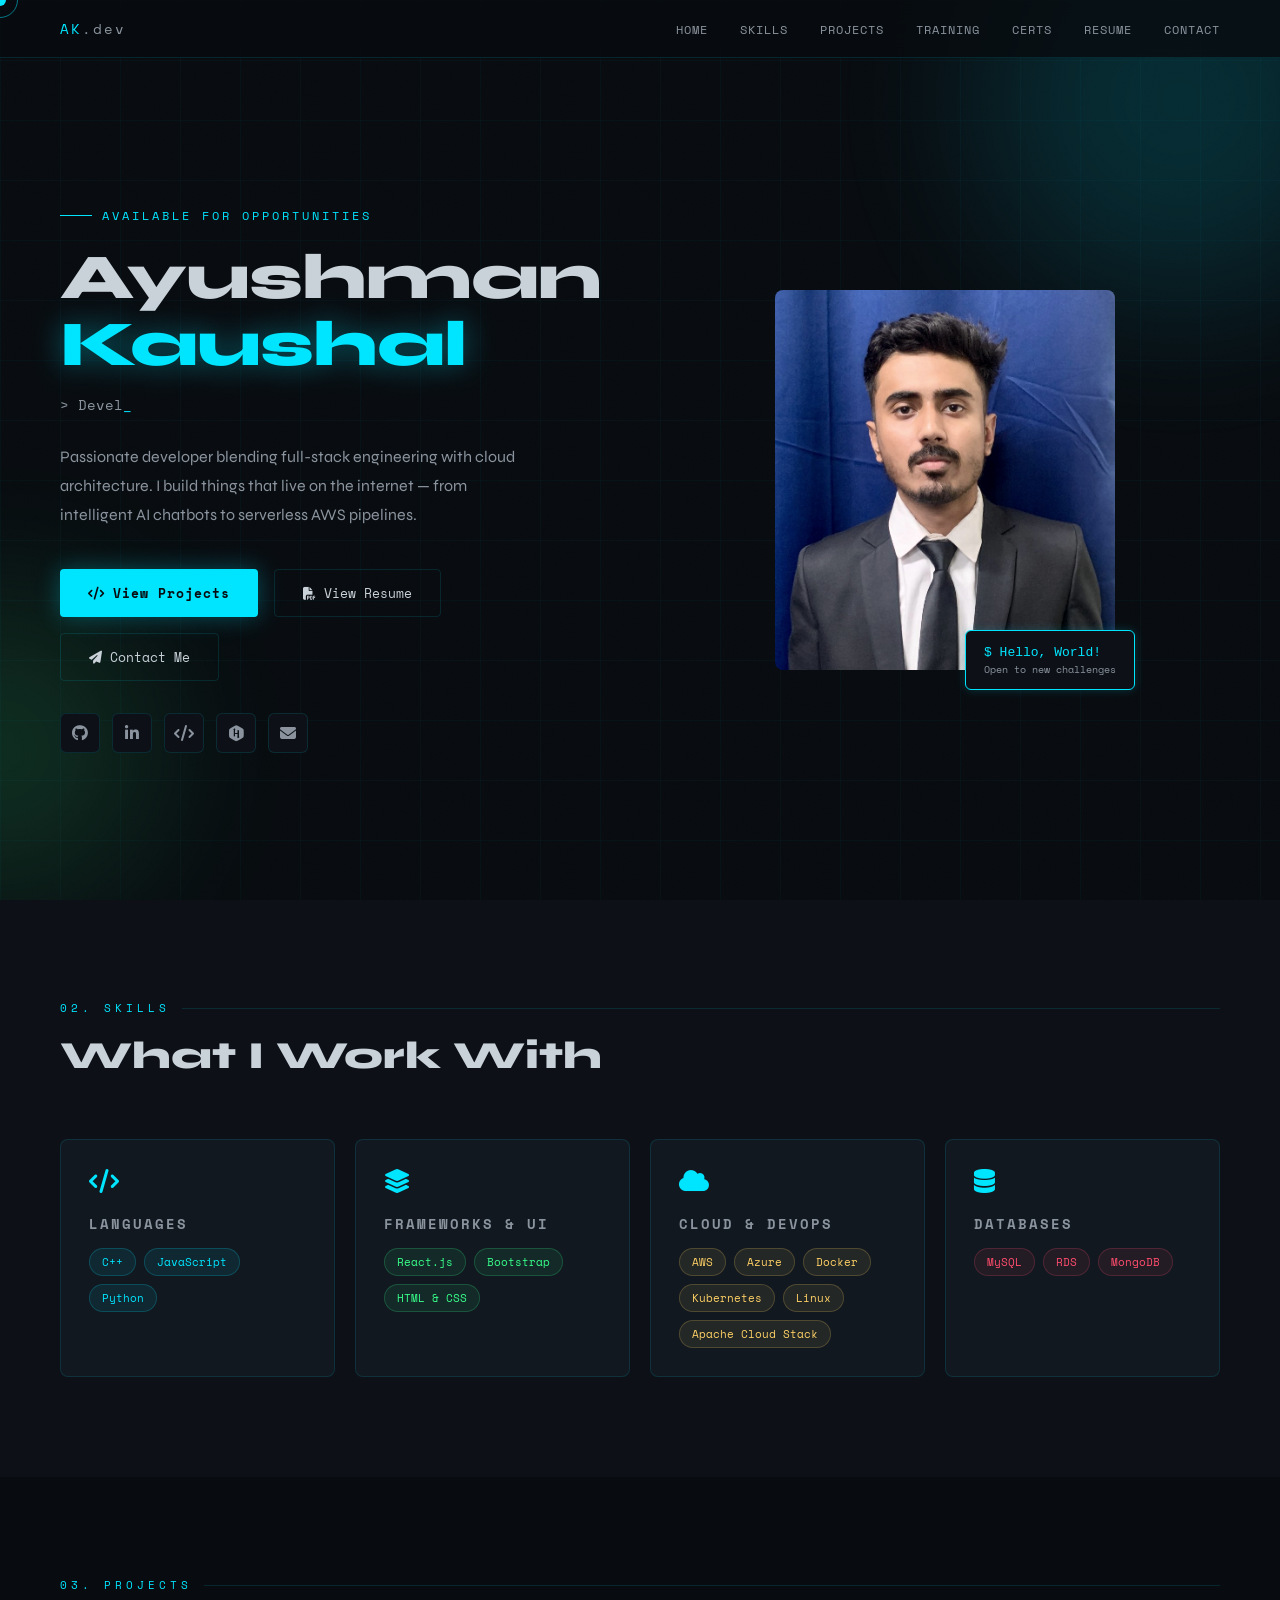
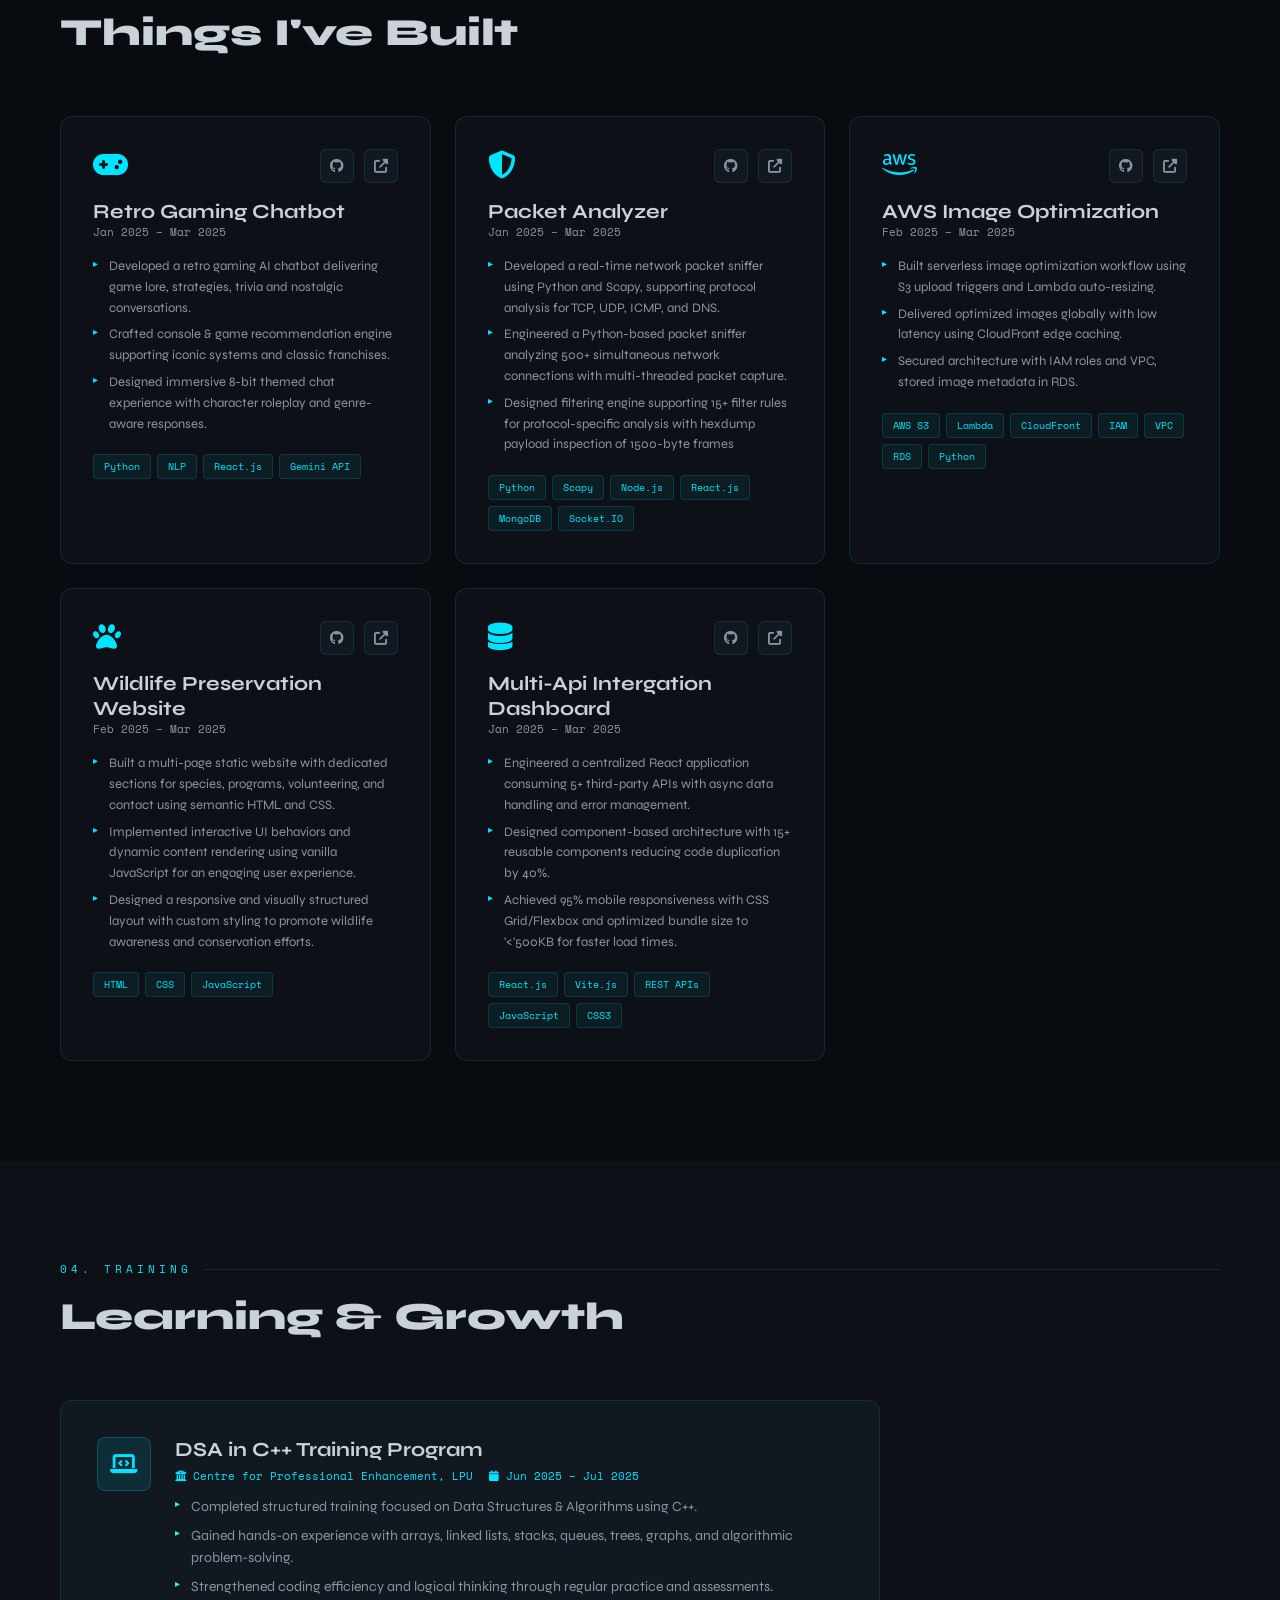
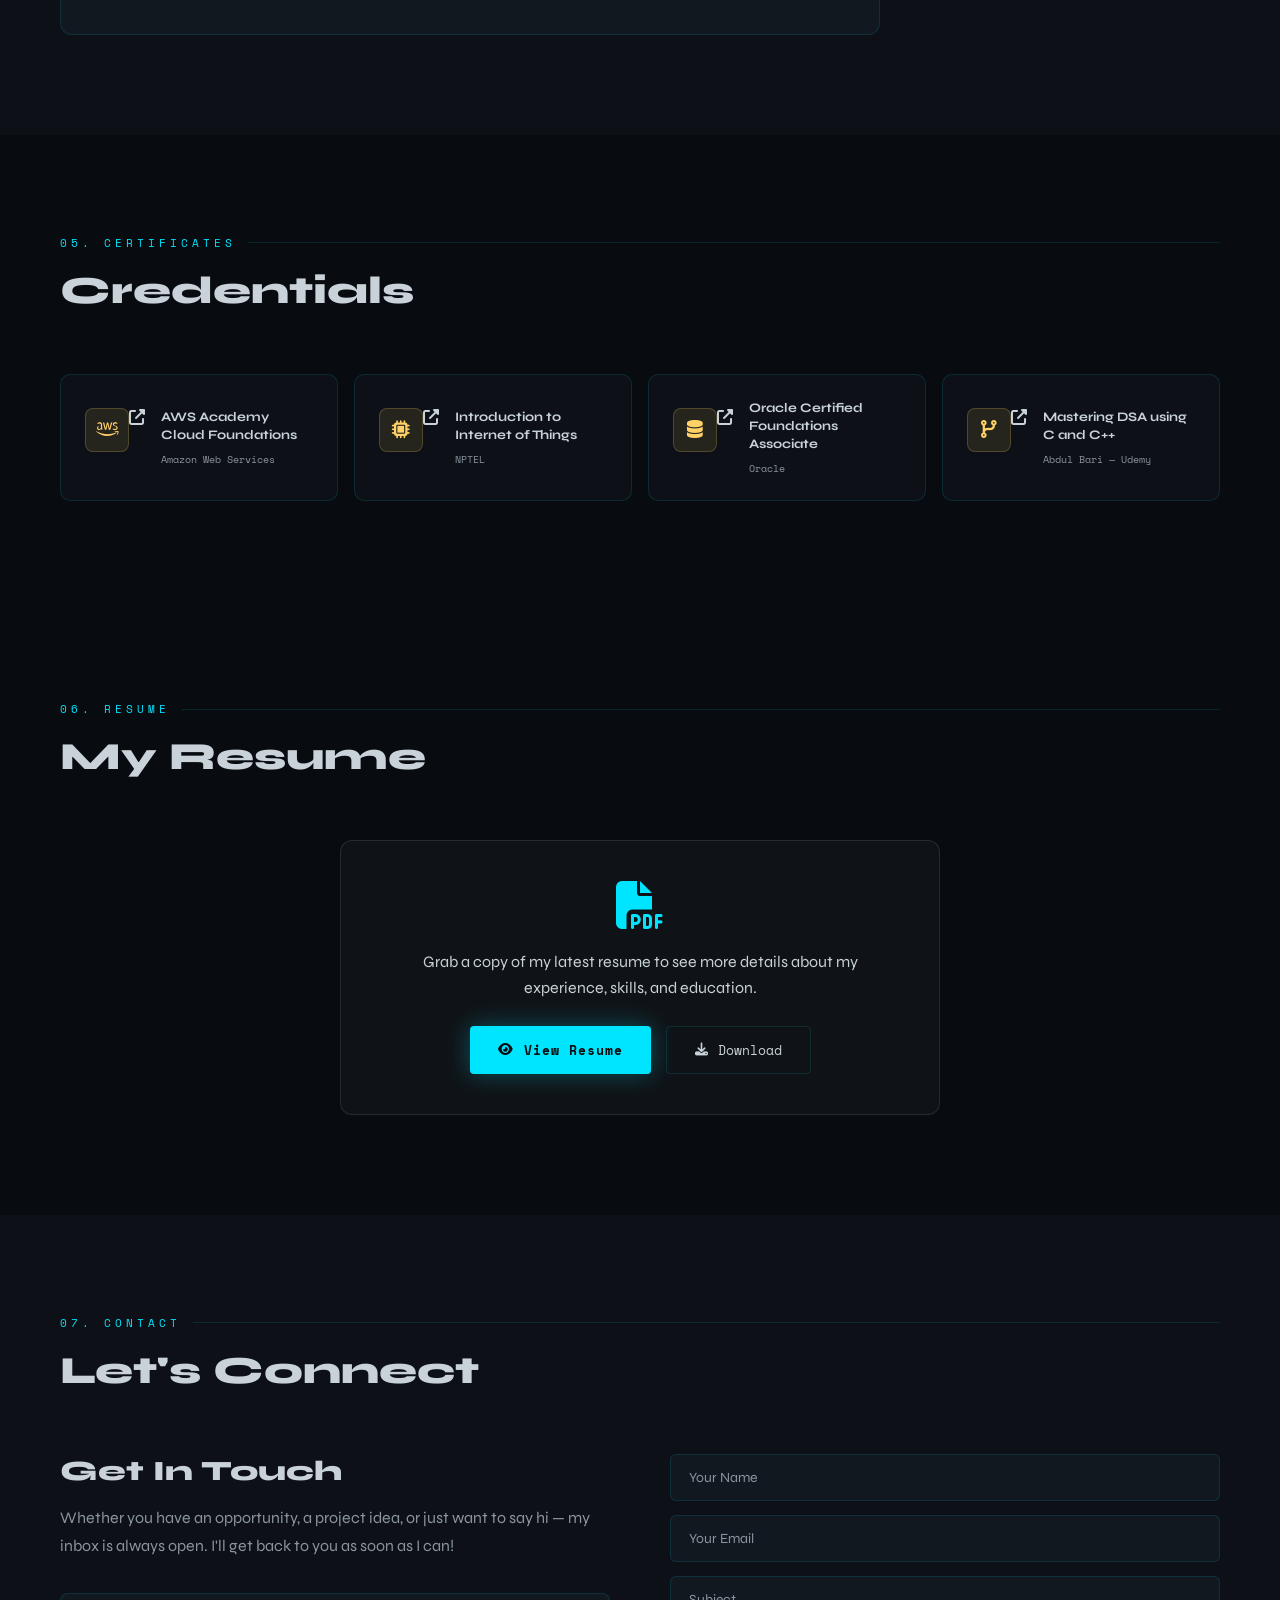
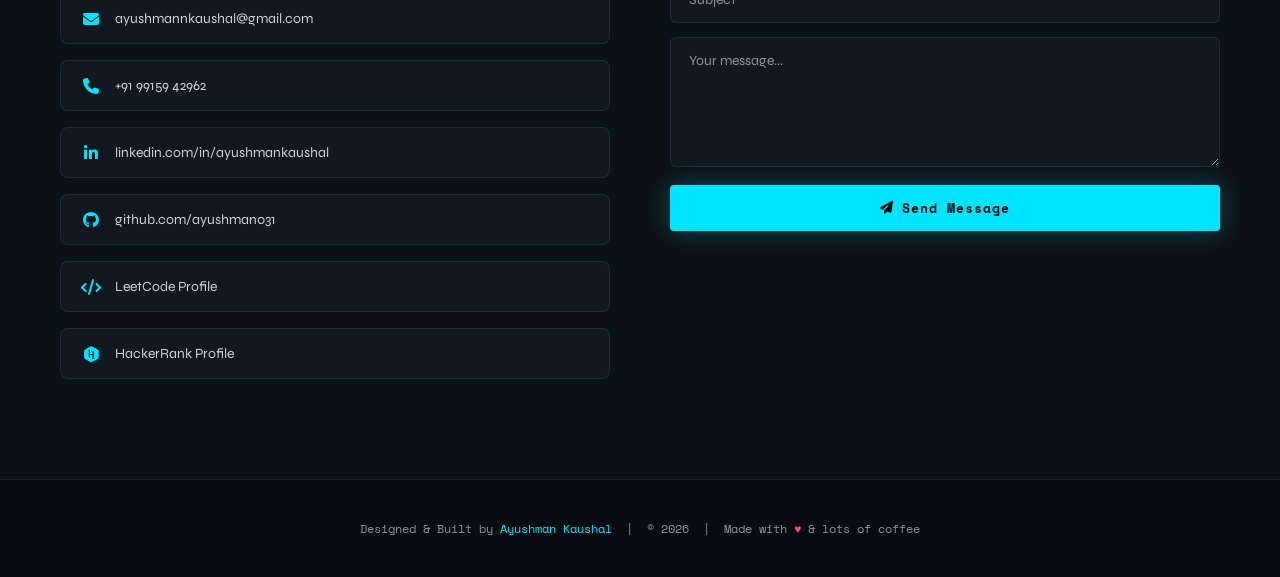
==== index.html @ b1445514 "Updating certificate links and adding downloable resume" ====
<!DOCTYPE html>
<html lang="en">
<head>
  <meta charset="UTF-8" />
  <meta name="viewport" content="width=device-width, initial-scale=1.0" />
  <title>Ayushman Kaushal — Developer & Cloud Enthusiast</title>
  <link rel="preconnect" href="https://fonts.googleapis.com" />
  <link href="https://fonts.googleapis.com/css2?family=Space+Mono:wght@400;700&family=Syne:wght@400;600;700;800&display=swap" rel="stylesheet" />
  <link rel="stylesheet" href="https://cdnjs.cloudflare.com/ajax/libs/font-awesome/6.5.0/css/all.min.css" />
  <link rel="stylesheet" href="style.css" />
</head>
<body>

  <div id="cursor"></div>
  <div id="cursor-ring"></div>

  <!-- Floating Orbs -->
  <div class="orb orb1"></div>
  <div class="orb orb2"></div>

  <nav id="navbar">
    <div class="nav-logo">AK<span>.dev</span></div>
    <ul class="nav-links" id="navLinks">
      <li><a href="#hero">Home</a></li>
      <li><a href="#skills">Skills</a></li>
      <li><a href="#projects">Projects</a></li>
      <li><a href="#training">Training</a></li>
      <li><a href="#certificates">Certs</a></li>
      <li><a href="#resume">Resume</a></li>
      <li><a href="#contact">Contact</a></li>
    </ul>
    <div class="hamburger" id="hamburger" onclick="toggleMenu()">
      <span></span>
      <span></span>
      <span></span>
    </div>
  </nav>

  <section id="hero">
    <div class="hero-left">
      <div class="hero-tag">Available for Opportunities</div>
      <h1 class="hero-name">
        <span class="first">Ayushman<br /></span>
        <span class="last">Kaushal</span>
      </h1>
      <p class="hero-role">
        &gt;&nbsp;<span id="typed"></span><span class="cursor-blink" style="color:var(--cyan)">_</span>
      </p>
      <p class="hero-desc">
        Passionate developer blending full-stack engineering with cloud architecture.
        I build things that live on the internet — from intelligent AI chatbots to
        serverless AWS pipelines.
      </p>
      <div class="hero-cta">
        <a href="#projects" class="btn-primary">
          <i class="fas fa-code"></i> View Projects
        </a>
        <a href="latest_resume.pdf" target="_blank" class="btn-outline">
          <i class="fas fa-file-pdf"></i> View Resume
        </a>
        <a href="#contact" class="btn-outline">
          <i class="fas fa-paper-plane"></i> Contact Me
        </a>
      </div>
      <div class="hero-social">
        <a href="https://github.com/ayushman031" target="_blank" class="social-link" title="GitHub">
          <i class="fab fa-github"></i>
        </a>
        <a href="https://www.linkedin.com/in/ayushmankaushal/" target="_blank" class="social-link" title="LinkedIn">
          <i class="fab fa-linkedin-in"></i>
        </a>
        <a href="https://leetcode.com/u/ayushmankaushal028/" target="_blank" class="social-link" title="LeetCode">
          <i class="fas fa-code"></i>
        </a>
        <a href="https://www.hackerrank.com/profile/ayushmannkaushal" target="_blank" class="social-link" title="HackerRank">
          <i class="fab fa-hackerrank"></i>
        </a>
        <a href="mailto:ayushmannkaushal@gmail.com" class="social-link" title="Email">
          <i class="fas fa-envelope"></i>
        </a>
      </div>
    </div>

    <div class="hero-right">
      <div class="photo-frame">
        <img src="pfp.jpg" alt="Ayushman Kaushal" />
        <div class="photo-badge">
          <code style="color:var(--cyan);font-size:13px;">$ Hello, World!</code>
          <span>Open to new challenges</span>
        </div>
      </div>
    </div>
  </section>

  <section id="skills">
    <div class="section-label">02. Skills</div>
    <h2 class="section-title">What I Work With</h2>
    <div class="skills-grid">

      <div class="skill-card reveal">
        <div class="skill-card-icon"><i class="fas fa-code"></i></div>
        <h4>Languages</h4>
        <div class="skill-tags">
          <span class="skill-tag">C++</span>
          <span class="skill-tag">JavaScript</span>
          <span class="skill-tag">Python</span>
        </div>
      </div>

      <div class="skill-card reveal">
        <div class="skill-card-icon"><i class="fas fa-layer-group"></i></div>
        <h4>Frameworks &amp; UI</h4>
        <div class="skill-tags">
          <span class="skill-tag green">React.js</span>
          <span class="skill-tag green">Bootstrap</span>
          <span class="skill-tag green">HTML &amp; CSS</span>
        </div>
      </div>

      <div class="skill-card reveal">
        <div class="skill-card-icon"><i class="fas fa-cloud"></i></div>
        <h4>Cloud &amp; DevOps</h4>
        <div class="skill-tags">
          <span class="skill-tag yellow">AWS</span>
          <span class="skill-tag yellow">Azure</span>
          <span class="skill-tag yellow">Docker</span>
          <span class="skill-tag yellow">Kubernetes</span>
          <span class="skill-tag yellow">Linux</span>
          <span class="skill-tag yellow">Apache Cloud Stack</span>
        </div>
      </div>

      <div class="skill-card reveal">
        <div class="skill-card-icon"><i class="fas fa-database"></i></div>
        <h4>Databases</h4>
        <div class="skill-tags">
          <span class="skill-tag red">MySQL</span>
          <span class="skill-tag red">RDS</span>
          <span class="skill-tag red">MongoDB</span>
        </div>
      </div>

    </div>
  </section>

  <section id="projects">
    <div class="section-label">03. Projects</div>
    <h2 class="section-title">Things I've Built</h2>
    <div class="projects-grid">

      <div class="project-card reveal">
        <div class="project-top">
          <div class="project-icon"><i class="fas fa-gamepad"></i></div>
          <div class="project-links">
            <a href="https://github.com/ayushman031/chatbot" target="_blank" title="GitHub">
              <i class="fab fa-github"></i>
            </a>
            <a href="https://gsmingbot.vercel.app/" target="_blank" title="Live">
              <i class="fas fa-external-link-alt"></i>
            </a>
          </div>
        </div>
        <div>
          <h3>Retro Gaming Chatbot</h3>
          <div class="project-period">Jan 2025 – Mar 2025</div>
        </div>
        <ul>
          <li>Developed a retro gaming AI chatbot delivering game lore, strategies, trivia and nostalgic conversations.</li>
          <li>Crafted console &amp; game recommendation engine supporting iconic systems and classic franchises.</li>
          <li>Designed immersive 8-bit themed chat experience with character roleplay and genre-aware responses.</li>
        </ul>
        <div class="tech-stack">
          <span class="tech-badge">Python</span>
          <span class="tech-badge">NLP</span>
          <span class="tech-badge">React.js</span>
          <span class="tech-badge">Gemini API</span>
        </div>
      </div>
<div class="project-card reveal">
        <div class="project-top">
          <div class="project-icon"><i class="fas fa-shield-halved"></i></div>
          <div class="project-links">
            <a href="https://github.com/ayushman031/packet-analyzer" target="_blank" title="GitHub">
              <i class="fab fa-github"></i>
            </a>
            <a href="https://packet-analyzer-three.vercel.app/" target="_blank" title="Live">
              <i class="fas fa-external-link-alt"></i>
            </a>
          </div>
        </div>
        <div>
          <h3>Packet Analyzer</h3>
          <div class="project-period">Jan 2025 – Mar 2025</div>
        </div>
        <ul>
          <li>Developed a real-time network packet sniffer using Python and Scapy, supporting protocol analysis for TCP, UDP, ICMP, and DNS.</li>
          <li>Engineered a Python-based packet sniffer analyzing 500+ simultaneous network connections with multi-threaded packet capture.</li>
          <li>Designed filtering engine supporting 15+ filter rules for protocol-specific analysis with hexdump payload inspection of 1500-byte frames</li>
        </ul>
        <div class="tech-stack">
          <span class="tech-badge">Python</span>
          <span class="tech-badge">Scapy</span>
          <span class="tech-badge">Node.js</span>
          <span class="tech-badge">React.js</span>
          <span class="tech-badge">MongoDB</span>
          <span class="tech-badge">Socket.IO</span>
        </div>
      </div>

      <div class="project-card reveal">
        <div class="project-top">
          <div class="project-icon"><i class="fab fa-aws"></i></div>
          <div class="project-links">
            <a href="https://github.com/ayushman031/img-optimization" target="_blank" title="GitHub">
              <i class="fab fa-github"></i>
            </a>
            <a href="https://fraigo.github.io/image-resizer/" target="_blank" title="Live">
              <i class="fas fa-external-link-alt"></i>
            </a>
          </div>
        </div>
        <div>
          <h3>AWS Image Optimization</h3>
          <div class="project-period">Feb 2025 – Mar 2025</div>
        </div>
        <ul>
          <li>Built serverless image optimization workflow using S3 upload triggers and Lambda auto-resizing.</li>
          <li>Delivered optimized images globally with low latency using CloudFront edge caching.</li>
          <li>Secured architecture with IAM roles and VPC, stored image metadata in RDS.</li>
        </ul>
        <div class="tech-stack">
          <span class="tech-badge">AWS S3</span>
          <span class="tech-badge">Lambda</span>
          <span class="tech-badge">CloudFront</span>
          <span class="tech-badge">IAM</span>
          <span class="tech-badge">VPC</span>
          <span class="tech-badge">RDS</span>
          <span class="tech-badge">Python</span>
        </div>

        
      </div>


      <div class="project-card reveal">
        <div class="project-top">
          <div class="project-icon"><i class="fa-solid fa-paw"></i></div>
          <div class="project-links">
            <a href="https://github.com/ayushman031/img-optimization" target="_blank" title="GitHub">
              <i class="fab fa-github"></i>
            </a>
            <a href="https://wildlifeindia.netlify.app/" target="_blank" title="Live">
              <i class="fas fa-external-link-alt"></i>
            </a>
          </div>
        </div>
        <div>
          <h3>Wildlife Preservation Website</h3>
          <div class="project-period">Feb 2025 – Mar 2025</div>
        </div>
        <ul>
          <li>Built a multi-page static website with dedicated sections for species, programs, volunteering, and contact using semantic HTML and CSS.</li>
          <li>Implemented interactive UI behaviors and dynamic content rendering using vanilla JavaScript for an engaging user experience.</li>
          <li>Designed a responsive and visually structured layout with custom styling to promote wildlife awareness and conservation efforts.</li>
        </ul>
        <div class="tech-stack">
          <span class="tech-badge">HTML</span>
          <span class="tech-badge">CSS</span>
          <span class="tech-badge">JavaScript</span>

        </div>
      </div>
      <div class="project-card reveal">
        <div class="project-top">
          <div class="project-icon"><i class="fa-solid fa-database"></i></div>
          <div class="project-links">
            <a href="https://github.com/ayushman031/multi-api-react-app" target="_blank" title="GitHub">
              <i class="fab fa-github"></i>
            </a>
            <a href="multi-api-react-app.vercel.app" target="_blank" title="Live">
              <i class="fas fa-external-link-alt"></i>
            </a>
          </div>
        </div>
        <div>
          <h3>Multi-Api Intergation Dashboard</h3>
          <div class="project-period">Jan 2025 – Mar 2025</div>
        </div>
        <ul>
          <li>Engineered a centralized React application consuming 5+ third-party APIs with async data handling and error management.</li>
          <li>Designed component-based architecture with 15+ reusable components reducing code duplication by 40%.</li>
          <li>Achieved 95% mobile responsiveness with CSS Grid/Flexbox and optimized bundle size to '<'500KB for faster load times.</li>
        </ul>
        <div class="tech-stack">
          <span class="tech-badge">React.js</span>
          <span class="tech-badge">Vite.js</span>
          <span class="tech-badge">REST APIs</span>
          <span class="tech-badge">JavaScript</span>
          <span class="tech-badge">CSS3</span>
        </div>
      </div>

    </div>
  </section>

  <section id="training">
    <div class="section-label">04. Training</div>
    <h2 class="section-title">Learning &amp; Growth</h2>
    <div class="training-card reveal">
      <div class="training-icon"><i class="fas fa-laptop-code"></i></div>
      <div>
        <h3>DSA in C++ Training Program</h3>
        <div class="training-meta">
          <span><i class="fas fa-university"></i> Centre for Professional Enhancement, LPU</span>
          <span><i class="fas fa-calendar"></i> Jun 2025 – Jul 2025</span>
        </div>
        <ul>
          <li>Completed structured training focused on Data Structures &amp; Algorithms using C++.</li>
          <li>Gained hands-on experience with arrays, linked lists, stacks, queues, trees, graphs, and algorithmic problem-solving.</li>
          <li>Strengthened coding efficiency and logical thinking through regular practice and assessments.</li>
        </ul>
      </div>
    </div>
  </section>

  <section id="certificates">
    <div class="section-label">05. Certificates</div>
    <h2 class="section-title">Credentials</h2>
    <div class="certs-grid">

      <div class="cert-card reveal">
        <div class="cert-top" style="display: flex; justify-content: space-between; align-items: flex-start; margin-bottom: 15px;">
          <div class="cert-icon"><i class="fab fa-aws"></i></div>
          <a href="https://www.credly.com/badges/ceba41ea-c266-4e83-8a52-253b212b01d8/" target="_blank" title="View Certificate" style="color: var(--light-slate); transition: color 0.3s ease;">
            <i class="fas fa-external-link-alt"></i>
          </a>
        </div>
        <div>
          <h5>AWS Academy Cloud Foundations</h5>
          <span>Amazon Web Services</span>
        </div>
      </div>

      <div class="cert-card reveal">
        <div class="cert-top" style="display: flex; justify-content: space-between; align-items: flex-start; margin-bottom: 15px;">
          <div class="cert-icon"><i class="fas fa-microchip"></i></div>
          <a href="https://nptel.ac.in/noc/courses/noc24/SEM1/noc24-cs48/" target="_blank" title="View Certificate" style="color: var(--light-slate); transition: color 0.3s ease;">
            <i class="fas fa-external-link-alt"></i>
          </a>
        </div>
        <div>
          <h5>Introduction to Internet of Things</h5>
          <span>NPTEL</span>
        </div>
      </div>

      <div class="cert-card reveal">
        <div class="cert-top" style="display: flex; justify-content: space-between; align-items: flex-start; margin-bottom: 15px;">
          <div class="cert-icon"><i class="fas fa-database"></i></div>
          <a href="https://catalog-education.oracle.com/ords/certview/sharebadge?id=1919AE01F8F482DDF8879045A8CA3AD1108215EB46D60630D29C441A9CB7C" target="_blank" title="View Certificate" style="color: var(--light-slate); transition: color 0.3s ease;">
            <i class="fas fa-external-link-alt"></i>
          </a>
        </div>
        <div>
          <h5>Oracle Certified Foundations Associate</h5>
          <span>Oracle</span>
        </div>
      </div>

      <div class="cert-card reveal">
        <div class="cert-top" style="display: flex; justify-content: space-between; align-items: flex-start; margin-bottom: 15px;">
          <div class="cert-icon"><i class="fas fa-code-branch"></i></div>
          <a href="https://www.udemy.com/certificate/UC-5bad6445-456c-4e83-8a52-253b212b01d8/" target="_blank" title="View Certificate" style="color: var(--light-slate); transition: color 0.3s ease;">
            <i class="fas fa-external-link-alt"></i>
          </a>
        </div>
        <div>
          <h5>Mastering DSA using C and C++</h5>
          <span>Abdul Bari — Udemy</span>
        </div>
      </div>

    </div>
  </section>

  <section id="resume">
    <div class="section-label">06. Resume</div>
    <h2 class="section-title">My Resume</h2>
    <div class="resume-container reveal" style="text-align: center; padding: 40px; background: rgba(255, 255, 255, 0.03); border: 1px solid rgba(255, 255, 255, 0.1); border-radius: 12px; max-width: 600px; margin: 0 auto;">
      <i class="fas fa-file-pdf" style="font-size: 3rem; color: var(--cyan); margin-bottom: 20px;"></i>
      <p style="margin-bottom: 25px; color: var(--light-slate); line-height: 1.6;">Grab a copy of my latest resume to see more details about my experience, skills, and education.</p>
      <div style="display: flex; gap: 15px; justify-content: center; flex-wrap: wrap;">
        <a href="latest_resume.pdf" target="_blank" class="btn-primary" style="display: inline-flex; width: auto; justify-content: center; gap: 10px;">
          <i class="fas fa-eye"></i> View Resume
        </a>
        <a href="latest_resume.pdf" download="Ayushman_Kaushal_Resume.pdf" class="btn-outline" style="display: inline-flex; width: auto; justify-content: center; gap: 10px;">
          <i class="fas fa-download"></i> Download
        </a>
      </div>
    </div>
  </section>

  <section id="contact">
    <div class="section-label">07. Contact</div>
    <h2 class="section-title">Let's Connect</h2>
    <div class="contact-inner">

      <div class="contact-info reveal">
        <h3>Get In Touch</h3>
        <p>
          Whether you have an opportunity, a project idea, or just want to say hi —
          my inbox is always open. I'll get back to you as soon as I can!
        </p>
        <div class="contact-items">
          <div class="contact-item">
            <i class="fas fa-envelope"></i>
            <a href="mailto:ayushmannkaushal@gmail.com">ayushmannkaushal@gmail.com</a>
          </div>
          <div class="contact-item">
            <i class="fas fa-phone"></i>
            <a href="tel:+919915942962">+91 99159 42962</a>
          </div>
          <div class="contact-item">
            <i class="fab fa-linkedin-in"></i>
            <a href="https://www.linkedin.com/in/ayushmankaushal/" target="_blank">linkedin.com/in/ayushmankaushal</a>
          </div>
          <div class="contact-item">
            <i class="fab fa-github"></i>
            <a href="https://github.com/ayushman031" target="_blank">github.com/ayushman031</a>
          </div>
          <div class="contact-item">
            <i class="fas fa-code"></i>
            <a href="https://leetcode.com/u/ayushmankaushal028/" target="_blank">LeetCode Profile</a>
          </div>
          <div class="contact-item">
            <i class="fab fa-hackerrank"></i>
            <a href="https://www.hackerrank.com/profile/ayushmannkaushal" target="_blank">HackerRank Profile</a>
          </div>
        </div>
      </div>

      <div class="reveal">
        <form class="contact-form" id="contactForm" novalidate>
          <div>
            <input type="text" id="cf-name" placeholder="Your Name" required />
            <div class="form-error" id="err-name">Please enter your name.</div>
          </div>
          <div>
            <input type="email" id="cf-email" placeholder="Your Email" required />
            <div class="form-error" id="err-email">Please enter a valid email.</div>
          </div>
          <div>
            <input type="text" id="cf-subject" placeholder="Subject" required />
            <div class="form-error" id="err-subject">Please enter a subject.</div>
          </div>
          <div>
            <textarea id="cf-msg" placeholder="Your message..." required></textarea>
            <div class="form-error" id="err-msg">Please write a message (min 20 chars).</div>
          </div>
          <button type="submit" class="btn-primary" style="width:100%;justify-content:center;">
            <i class="fas fa-paper-plane"></i> Send Message
          </button>
          <div id="form-success" class="form-success-msg">
            ✓ Message sent! I'll get back to you soon.
          </div>
        </form>
      </div>

    </div>
  </section>

  <footer>
    <p>
      Designed &amp; Built by <span>Ayushman Kaushal</span>
      &nbsp;|&nbsp; © 2026
      &nbsp;|&nbsp; Made with <span class="heart">♥</span> &amp; lots of coffee
    </p>
  </footer>

  <div id="btt" title="Back to top"><i class="fas fa-chevron-up"></i></div>

  <!-- External JS -->
  <script src="portfolio.js"></script>

</body>
</html>
---- style.css ----
:root {
  --bg:       #080c10;
  --bg2:      #0d1117;
  --bg3:      #111820;
  --cyan:     #00e5ff;
  --cyan2:    #00b4cc;
  --green:    #39ff8b;
  --yellow:   #ffd166;
  --red:      #ff4d6d;
  --text:     #c9d1d9;
  --text2:    #8b949e;
  --border:   rgba(0,229,255,.12);
  --card:     rgba(13,17,23,.85);
  --mono:     'Space Mono', monospace;
  --sans:     'Syne', sans-serif;
  --glow:     0 0 24px rgba(0,229,255,.3);
  --glow-sm:  0 0 10px rgba(0,229,255,.2);
}
*, *::before, *::after { margin:0; padding:0; box-sizing:border-box; }
html { scroll-behavior:smooth; }
body {
  font-family: var(--sans);
  background: var(--bg);
  color: var(--text);
  overflow-x: hidden;
  cursor: none;
}
a { text-decoration:none; color:inherit; }
img { display:block; max-width:100%; }
::-webkit-scrollbar { width:5px; }
::-webkit-scrollbar-track { background:var(--bg); }
::-webkit-scrollbar-thumb { background:var(--cyan2); border-radius:9px; }
#cursor {
  position:fixed; width:12px; height:12px;
  background:var(--cyan); border-radius:50%;
  pointer-events:none; z-index:99999;
  transform:translate(-50%,-50%);
  transition: transform .1s, width .2s, height .2s, opacity .2s;
  mix-blend-mode: screen;
}
#cursor-ring {
  position:fixed; width:36px; height:36px;
  border:1px solid rgba(0,229,255,.5); border-radius:50%;
  pointer-events:none; z-index:99998;
  transform:translate(-50%,-50%);
  transition: all .15s ease;
}
body::before {
  content:'';
  position:fixed; inset:0; z-index:0; pointer-events:none;
  background-image: url("data:image/svg+xml,%3Csvg viewBox='0 0 256 256' xmlns='http://www.w3.org/2000/svg'%3E%3Cfilter id='n'%3E%3CfeTurbulence type='fractalNoise' baseFrequency='0.9' numOctaves='4' stitchTiles='stitch'/%3E%3C/filter%3E%3Crect width='100%25' height='100%25' filter='url(%23n)' opacity='0.04'/%3E%3C/svg%3E");
  background-size:256px 256px;
  opacity:.4;
}
body::after {
  content:'';
  position:fixed; inset:0; z-index:0; pointer-events:none;
  background-image:
    linear-gradient(rgba(0,229,255,.03) 1px, transparent 1px),
    linear-gradient(90deg, rgba(0,229,255,.03) 1px, transparent 1px);
  background-size:60px 60px;
}
nav {
  position:fixed; top:0; left:0; right:0; z-index:1000;
  display:flex; align-items:center; justify-content:space-between;
  padding:18px 60px;
  background:rgba(8,12,16,.8);
  backdrop-filter:blur(16px);
  border-bottom:1px solid var(--border);
  transition: padding .3s;
}
.nav-logo {
  font-family:var(--mono); font-size:14px;
  color:var(--cyan); letter-spacing:2px;
}
.nav-logo span { color:var(--text2); }
.nav-links { display:flex; gap:32px; list-style:none; }
.nav-links a {
  font-family:var(--mono); font-size:12px;
  color:var(--text2); letter-spacing:1px;
  text-transform:uppercase;
  transition:color .2s;
  position:relative;
}
.nav-links a::after {
  content:''; position:absolute; bottom:-4px; left:0; right:0;
  height:1px; background:var(--cyan); transform:scaleX(0);
  transition:transform .25s;
}
.nav-links a:hover { color:var(--cyan); }
.nav-links a:hover::after { transform:scaleX(1); }
.hamburger { display:none; flex-direction:column; gap:5px; cursor:pointer; }
.hamburger span { width:24px; height:1px; background:var(--cyan); transition:.3s; }
#hero {
  min-height:100vh; position:relative; z-index:1;
  display:grid; grid-template-columns:1fr 1fr;
  align-items:center; gap:60px;
  padding:120px 60px 60px;
}
.hero-tag {
  font-family:var(--mono); font-size:12px;
  color:var(--cyan); letter-spacing:3px;
  text-transform:uppercase; margin-bottom:20px;
  display:flex; align-items:center; gap:10px;
}
.hero-tag::before {
  content:''; width:32px; height:1px; background:var(--cyan);
}
.hero-name {
  font-size:clamp(40px,5vw,68px); font-weight:800;
  line-height:1.05; letter-spacing:-1px;
  margin-bottom:16px;
}
.hero-name .first { color:var(--text); }
.hero-name .last {
  color:var(--cyan);
  text-shadow: 0 0 30px rgba(0,229,255,.4);
}
.hero-role {
  font-family:var(--mono); font-size:14px;
  color:var(--text2); margin-bottom:28px;
}
.hero-role .typed-text { color:var(--green); }
.hero-desc {
  font-size:16px; color:var(--text2);
  line-height:1.8; max-width:460px;
  margin-bottom:40px;
}
.hero-cta { display:flex; gap:16px; flex-wrap:wrap; }
.btn-primary {
  display:inline-flex; align-items:center; gap:8px;
  padding:13px 28px; border-radius:4px;
  background:var(--cyan); color:var(--bg);
  font-family:var(--mono); font-size:13px; font-weight:700;
  letter-spacing:1px;
  border:none; cursor:pointer;
  transition:all .25s;
  box-shadow: var(--glow);
}
.btn-primary:hover {
  background:transparent; color:var(--cyan);
  box-shadow: inset 0 0 0 1px var(--cyan), var(--glow);
}
.btn-outline {
  display:inline-flex; align-items:center; gap:8px;
  padding:13px 28px; border-radius:4px;
  background:transparent; color:var(--text);
  font-family:var(--mono); font-size:13px;
  border:1px solid var(--border);
  cursor:pointer; transition:all .25s;
}
.btn-outline:hover { border-color:var(--cyan); color:var(--cyan); }
.hero-social { display:flex; gap:12px; margin-top:32px; }
.social-link {
  width:40px; height:40px; border-radius:6px;
  border:1px solid var(--border); background:var(--bg2);
  display:flex; align-items:center; justify-content:center;
  color:var(--text2); font-size:16px;
  transition:all .25s;
}
.social-link:hover {
  border-color:var(--cyan); color:var(--cyan);
  box-shadow:var(--glow-sm);
  transform:translateY(-3px);
}
.hero-right {
  display:flex; justify-content:center; align-items:center;
  position:relative;
}
.photo-frame {
  position:relative; width:340px; height:380px;
}
.photo-frame img {
  width:100%; height:100%; object-fit:cover; object-position:top;
  border-radius:8px;
  filter: grayscale(20%) contrast(1.05);
  position:relative; z-index:2;
}
.photo-frame::before {
  display: none;
}
.photo-badge {
  position:absolute; bottom:-20px; right:-20px; z-index:3;
  background:var(--bg2); border:1px solid var(--cyan);
  border-radius:6px; padding:12px 18px;
  font-family:var(--mono); font-size:12px;
  color:var(--cyan); box-shadow:var(--glow-sm);
}
.photo-badge span { display:block; color:var(--text2); font-size:10px; margin-top:2px; }
.orb {
  position:absolute; border-radius:50%; pointer-events:none;
  filter:blur(80px); opacity:.15; z-index:0;
}
.orb1 { width:400px; height:400px; background:var(--cyan); top:-100px; right:-100px; }
.orb2 { width:300px; height:300px; background:var(--green); bottom:0; left:-150px; }
section { position:relative; z-index:1; padding:100px 60px; }
.section-label {
  font-family:var(--mono); font-size:11px; letter-spacing:4px;
  text-transform:uppercase; color:var(--cyan);
  display:flex; align-items:center; gap:12px;
  margin-bottom:16px;
}
.section-label::after { content:''; flex:1; height:1px; background:var(--border); }
.section-title {
  font-size:clamp(28px,3vw,40px); font-weight:800;
  color:var(--text); margin-bottom:60px;
}
#skills { background:var(--bg2); }
.skills-grid { display:grid; grid-template-columns:repeat(auto-fit,minmax(260px,1fr)); gap:20px; }
.skill-card {
  background:var(--bg3); border:1px solid var(--border);
  border-radius:8px; padding:28px;
  transition:all .3s;
  position:relative; overflow:hidden;
}
.skill-card::before {
  content:''; position:absolute; top:0; left:0; right:0;
  height:2px; background:linear-gradient(90deg, var(--cyan), transparent);
  transform:scaleX(0); transform-origin:left;
  transition:transform .4s;
}
.skill-card:hover { border-color:var(--cyan); transform:translateY(-4px); box-shadow:var(--glow-sm); }
.skill-card:hover::before { transform:scaleX(1); }
.skill-card-icon { font-size:24px; color:var(--cyan); margin-bottom:16px; }
.skill-card h4 {
  font-size:14px; color:var(--text2); text-transform:uppercase;
  letter-spacing:2px; font-family:var(--mono); margin-bottom:14px;
}
.skill-tags { display:flex; flex-wrap:wrap; gap:8px; }
.skill-tag {
  padding:5px 12px; border-radius:100px;
  background:rgba(0,229,255,.08); border:1px solid rgba(0,229,255,.2);
  font-family:var(--mono); font-size:11px; color:var(--cyan);
  transition:all .2s;
}
.skill-tag:hover { background:rgba(0,229,255,.18); }
.skill-tag.green { color:var(--green); background:rgba(57,255,139,.08); border-color:rgba(57,255,139,.2); }
.skill-tag.green:hover { background:rgba(57,255,139,.18); }
.skill-tag.yellow { color:var(--yellow); background:rgba(255,209,102,.08); border-color:rgba(255,209,102,.2); }
.skill-tag.yellow:hover { background:rgba(255,209,102,.18); }
.skill-tag.red { color:var(--red); background:rgba(255,77,109,.08); border-color:rgba(255,77,109,.2); }
.skill-tag.soft { color:var(--text2); background:rgba(139,148,158,.08); border-color:rgba(139,148,158,.2); }
.projects-grid { display:grid; grid-template-columns:repeat(auto-fit,minmax(340px,1fr)); gap:24px; }
.project-card {
  background:var(--bg2); border:1px solid var(--border);
  border-radius:12px; padding:32px;
  display:flex; flex-direction:column; gap:16px;
  transition:all .3s; position:relative; overflow:hidden;
}
.project-card::after {
  content:''; position:absolute; inset:0;
  background:linear-gradient(135deg, rgba(0,229,255,.04) 0%, transparent 60%);
  opacity:0; transition:.3s;
  pointer-events: none;
}
.project-card:hover { border-color:var(--cyan); transform:translateY(-6px); box-shadow:0 20px 60px rgba(0,0,0,.5), var(--glow-sm); }
.project-card:hover::after { opacity:1; }
.project-top { display:flex; align-items:flex-start; justify-content:space-between; }
.project-icon { font-size:28px; color:var(--cyan); }
.project-links { display:flex; gap:10px; }
.project-links a {
  width:34px; height:34px; border-radius:6px;
  border:1px solid var(--border); background:var(--bg3);
  display:flex; align-items:center; justify-content:center;
  color:var(--text2); font-size:14px;
  transition:all .2s;
}
.project-links a:hover { border-color:var(--cyan); color:var(--cyan); }
.project-card h3 { font-size:20px; font-weight:700; color:var(--text); }
.project-period { font-family:var(--mono); font-size:11px; color:var(--text2); }
.project-card p { font-size:14px; color:var(--text2); line-height:1.7; flex:1; }
.project-card ul { list-style:none; display:flex; flex-direction:column; gap:6px; }
.project-card ul li {
  font-size:13px; color:var(--text2); line-height:1.6;
  padding-left:16px; position:relative;
}
.project-card ul li::before {
  content:'▸'; position:absolute; left:0; color:var(--cyan); font-size:10px;
}
.tech-stack { display:flex; flex-wrap:wrap; gap:6px; margin-top:4px; }
.tech-badge {
  padding:4px 10px; border-radius:4px;
  background:rgba(0,229,255,.06); border:1px solid rgba(0,229,255,.15);
  font-family:var(--mono); font-size:10px; color:var(--cyan);
}
#training { background:var(--bg2); }
.training-card {
  background:var(--bg3); border:1px solid var(--border);
  border-radius:12px; padding:36px;
  display:grid; grid-template-columns:auto 1fr; gap:24px;
  align-items:start; max-width:820px;
  transition:all .3s;
}
.training-card:hover { border-color:var(--cyan); box-shadow:var(--glow-sm); }
.training-icon {
  width:54px; height:54px; border-radius:8px;
  background:rgba(0,229,255,.1); border:1px solid rgba(0,229,255,.2);
  display:flex; align-items:center; justify-content:center;
  font-size:22px; color:var(--cyan);
}
.training-card h3 { font-size:20px; font-weight:700; color:var(--text); margin-bottom:6px; }
.training-meta {
  font-family:var(--mono); font-size:11px; color:var(--cyan);
  margin-bottom:12px; display:flex; gap:16px; flex-wrap:wrap;
}
.training-card ul { list-style:none; display:flex; flex-direction:column; gap:6px; }
.training-card ul li {
  font-size:14px; color:var(--text2); line-height:1.6;
  padding-left:16px; position:relative;
}
.training-card ul li::before { content:'▸'; position:absolute; left:0; color:var(--green); font-size:10px; }
.certs-grid { display:grid; grid-template-columns:repeat(auto-fit,minmax(240px,1fr)); gap:16px; }
.cert-card {
  background:var(--bg2); border:1px solid var(--border);
  border-radius:10px; padding:24px;
  display:flex; align-items:center; gap:16px;
  transition:all .3s;
}
.cert-card:hover { border-color:var(--yellow); transform:translateY(-3px); }
.cert-icon {
  width:44px; height:44px; border-radius:8px; flex-shrink:0;
  background:rgba(255,209,102,.1); border:1px solid rgba(255,209,102,.2);
  display:flex; align-items:center; justify-content:center;
  font-size:18px; color:var(--yellow);
}
.cert-card h5 { font-size:13px; font-weight:700; color:var(--text); margin-bottom:4px; line-height:1.4; }
.cert-card span { font-family:var(--mono); font-size:10px; color:var(--text2); }
#contact { background:var(--bg2); }
.contact-inner {
  display:grid; grid-template-columns:1fr 1fr; gap:60px; align-items:start;
}
.contact-info h3 { font-size:28px; font-weight:800; margin-bottom:16px; }
.contact-info p { color:var(--text2); line-height:1.8; margin-bottom:32px; }
.contact-items { display:flex; flex-direction:column; gap:16px; }
.contact-item {
  display:flex; align-items:center; gap:14px;
  padding:16px 20px; border-radius:8px;
  background:var(--bg3); border:1px solid var(--border);
  transition:all .25s;
}
.contact-item:hover { border-color:var(--cyan); }
.contact-item i { color:var(--cyan); font-size:16px; width:20px; text-align:center; }
.contact-item a, .contact-item span { font-size:14px; color:var(--text); }
.contact-item a:hover { color:var(--cyan); }
.contact-form { display:flex; flex-direction:column; gap:14px; }
.contact-form input,
.contact-form textarea {
  background:var(--bg3); border:1px solid var(--border);
  border-radius:6px; padding:14px 18px;
  font-family:var(--sans); font-size:14px;
  color:var(--text); outline:none;
  transition:border-color .25s;
  width:100%;
}
.contact-form input::placeholder,
.contact-form textarea::placeholder { color:var(--text2); }
.contact-form input:focus,
.contact-form textarea:focus { border-color:var(--cyan); }
.contact-form textarea { resize:vertical; min-height:130px; }
.form-error { color:var(--red); font-family:var(--mono); font-size:11px; margin-top:-8px; display:none; }
.form-success-msg {
  display:none; text-align:center;
  font-family:var(--mono); font-size:13px; color:var(--green);
  padding:10px; border:1px solid var(--green); border-radius:6px;
}
footer {
  position:relative; z-index:1;
  text-align:center; padding:40px 60px;
  border-top:1px solid var(--border);
  font-family:var(--mono); font-size:12px; color:var(--text2);
}
footer span { color:var(--cyan); }
footer .heart { color:var(--red); }
.reveal { opacity:0; transform:translateY(30px); transition:opacity .7s ease, transform .7s ease; }
.reveal.visible { opacity:1; transform:translateY(0); }
#btt {
  position:fixed; bottom:30px; right:30px; z-index:900;
  width:42px; height:42px; border-radius:6px;
  background:var(--bg2); border:1px solid var(--cyan);
  display:flex; align-items:center; justify-content:center;
  color:var(--cyan); font-size:16px; cursor:pointer;
  opacity:0; transform:translateY(10px);
  transition:all .3s; box-shadow:var(--glow-sm);
}
#btt.show { opacity:1; transform:translateY(0); }
#btt:hover { background:var(--cyan); color:var(--bg); }
.cursor-blink { animation: blink 1s step-end infinite; }
@keyframes blink { 50% { opacity:0; } }
@media (max-width:900px) {
  nav { padding:18px 24px; }
  .nav-links {
    display:none; flex-direction:column;
    position:absolute; top:100%; left:0; right:0;
    background:var(--bg2); padding:20px 24px;
    gap:16px; border-bottom:1px solid var(--border);
  }
  .nav-links.open { display:flex; }
  .hamburger { display:flex; }
  #hero {
    grid-template-columns:1fr;
    padding:120px 24px 60px;
    text-align:center;
  }
  .hero-tag { justify-content:center; }
  .hero-desc { margin:0 auto 40px; }
  .hero-cta { justify-content:center; }
  .hero-social { justify-content:center; }
  .hero-right { margin-top:40px; }
  .photo-frame { width:260px; height:300px; }
  section { padding:70px 24px; }
  .contact-inner { grid-template-columns:1fr; }
  footer { padding:30px 24px; }
}
@media (max-width:500px) {
  .projects-grid { grid-template-columns:1fr; }
  .skills-grid { grid-template-columns:1fr; }
}
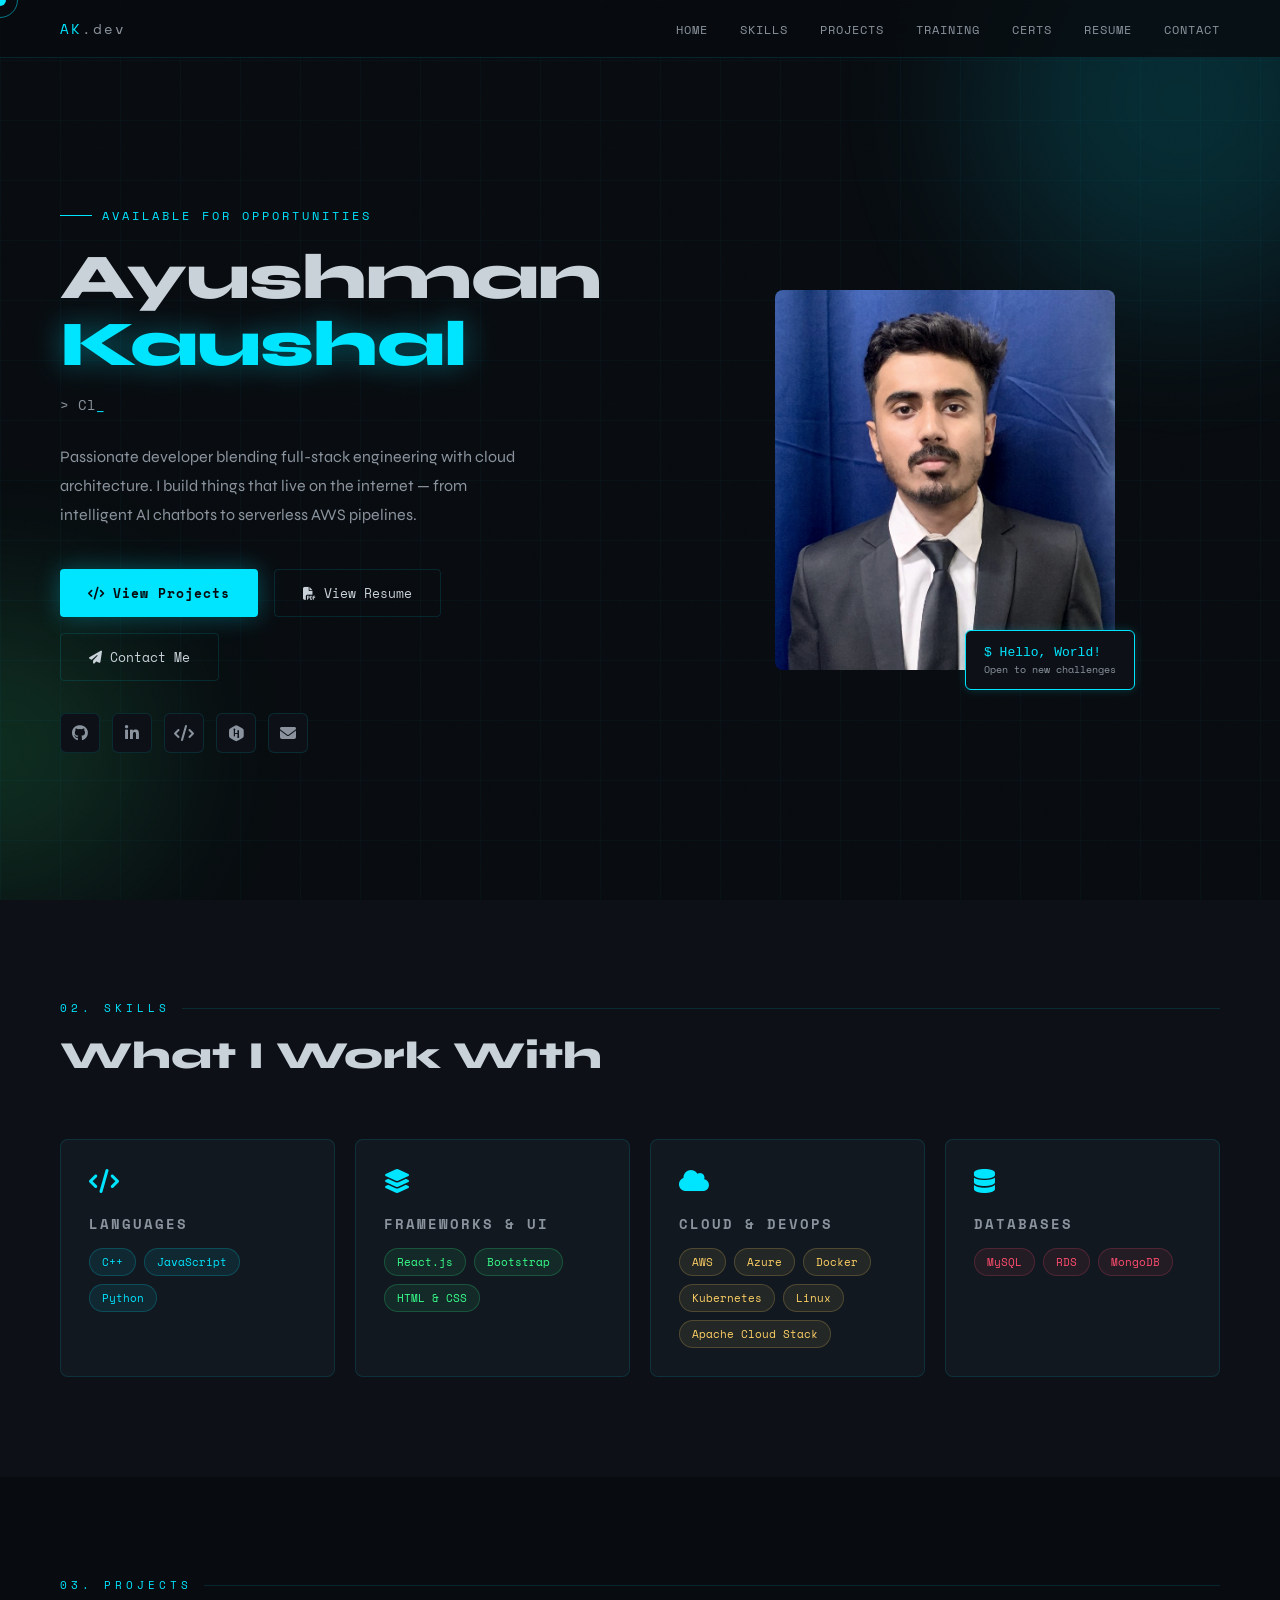
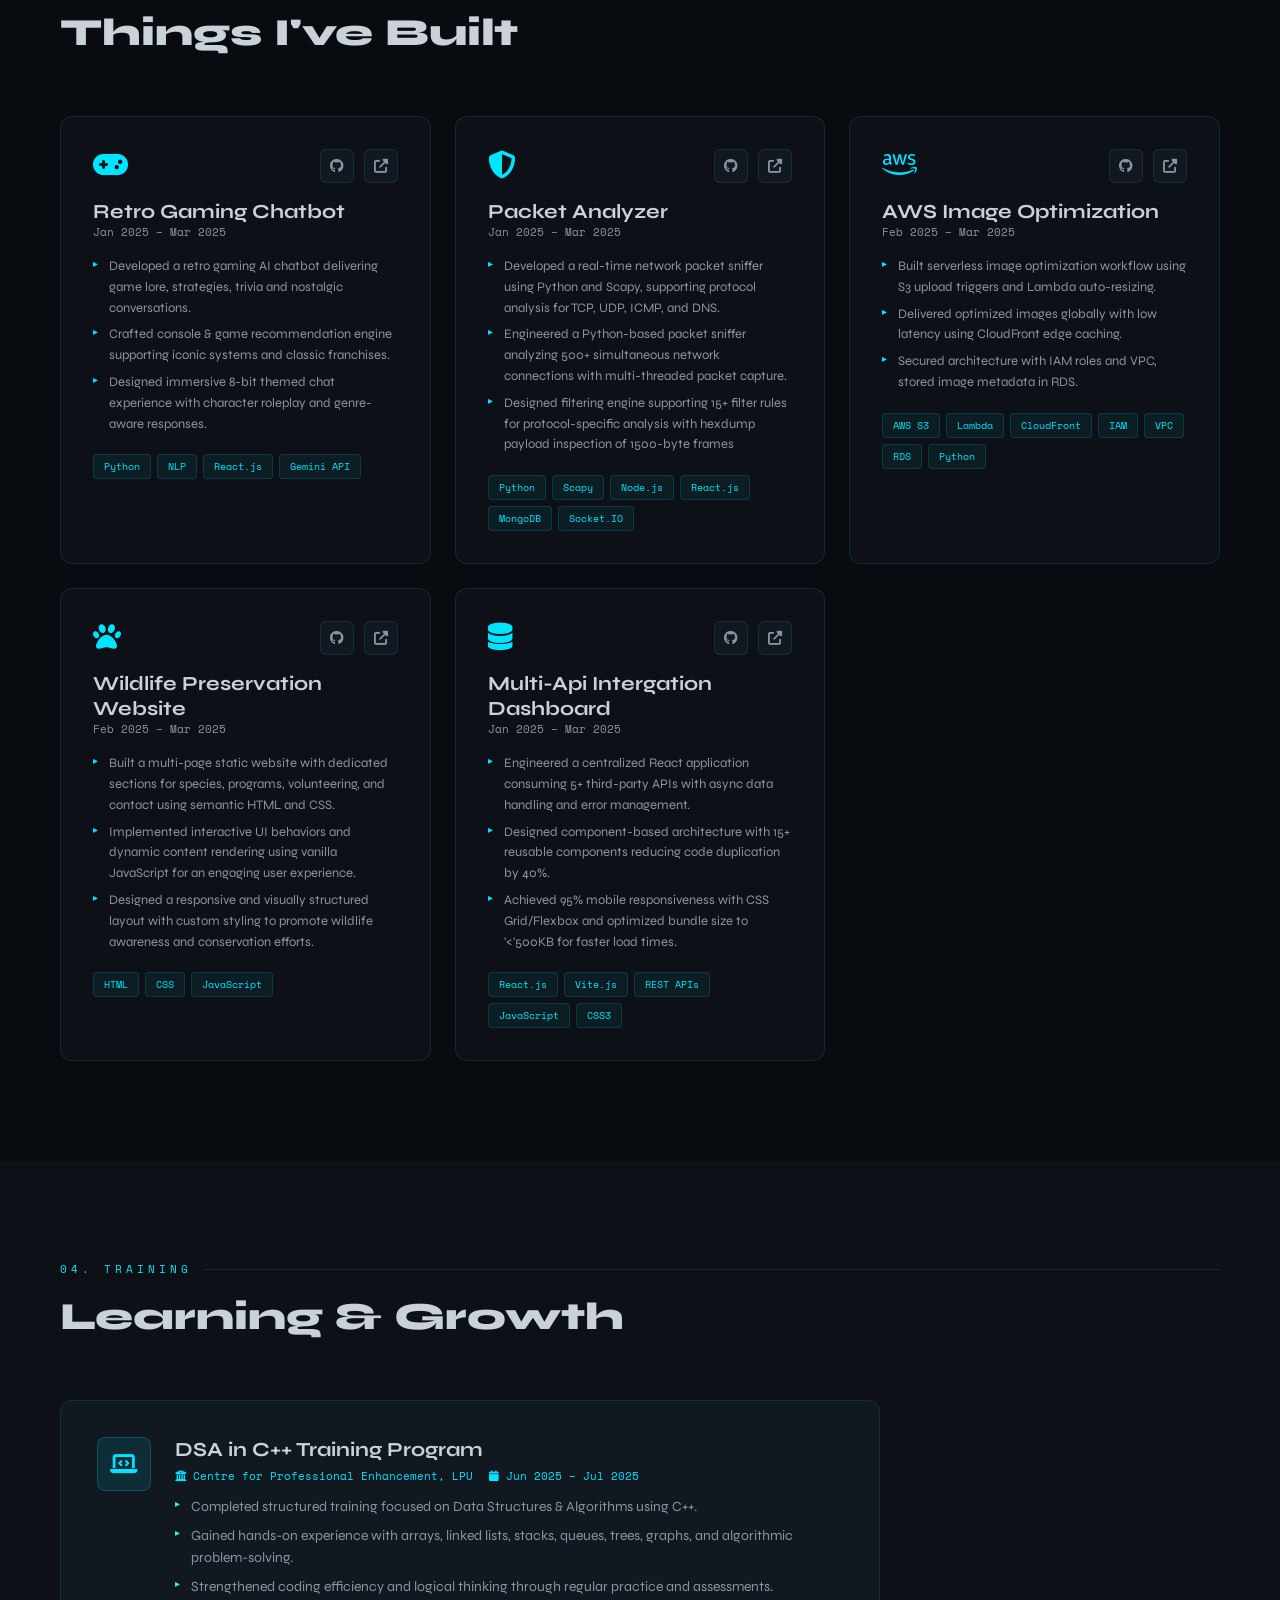
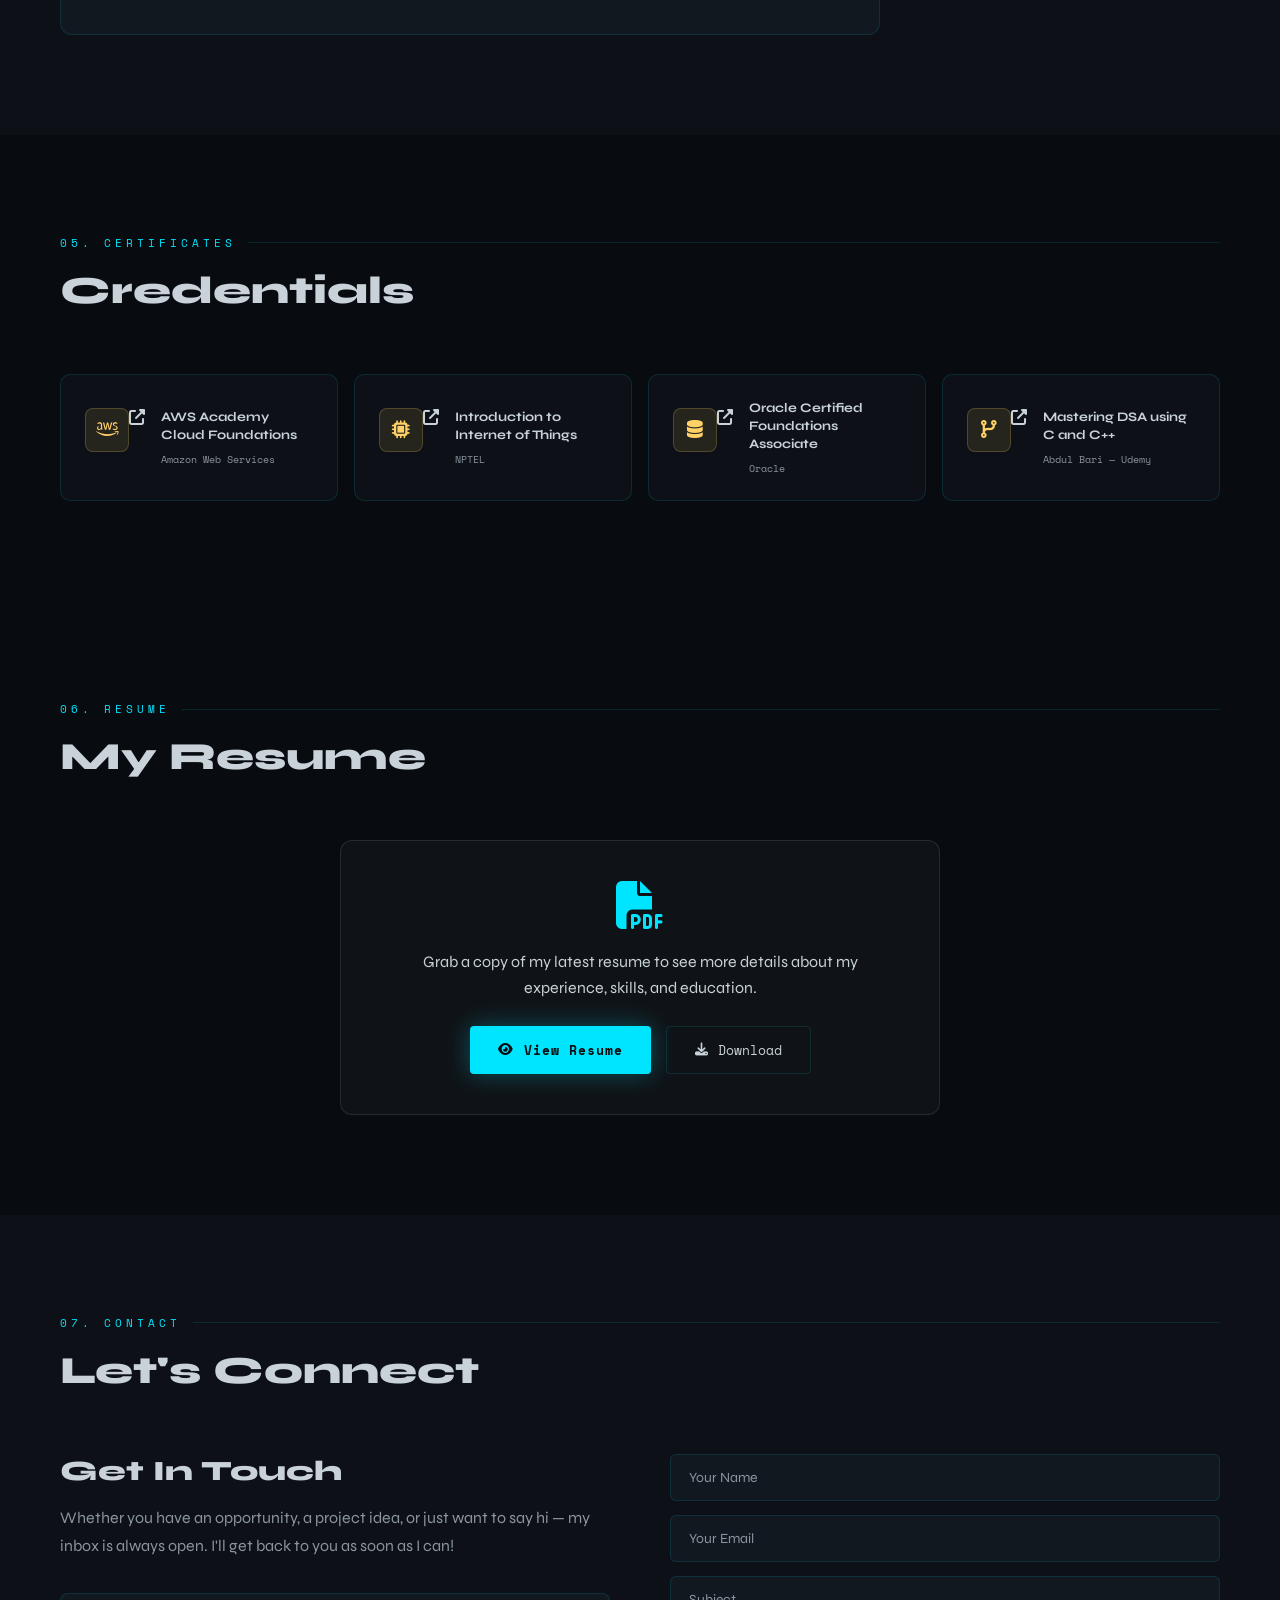
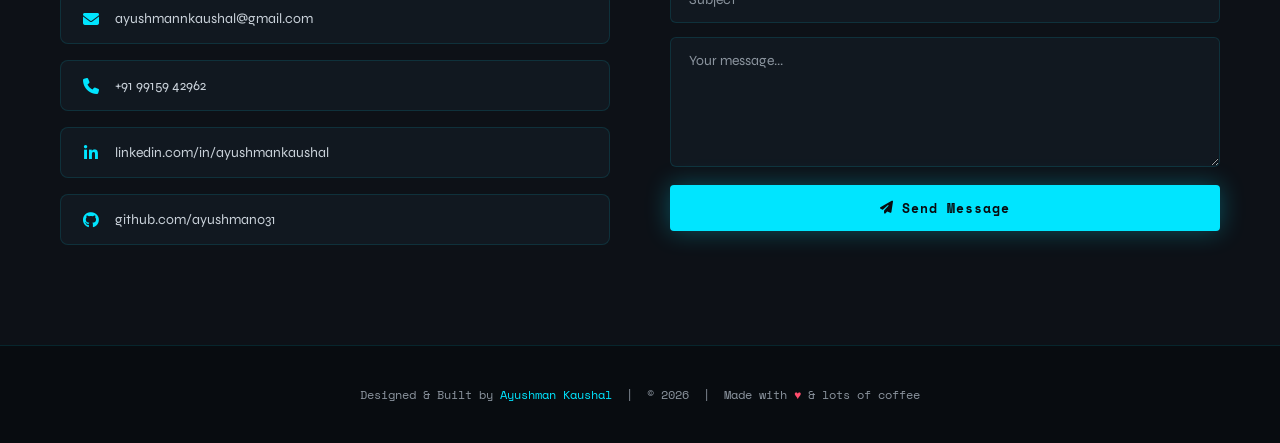
==== commit 1c67c0a9: "Updating Contant Details" ====
--- a/index.html
+++ b/index.html
@@ -428,14 +428,6 @@
             <i class="fab fa-github"></i>
             <a href="https://github.com/ayushman031" target="_blank">github.com/ayushman031</a>
           </div>
-          <div class="contact-item">
-            <i class="fas fa-code"></i>
-            <a href="https://leetcode.com/u/ayushmankaushal028/" target="_blank">LeetCode Profile</a>
-          </div>
-          <div class="contact-item">
-            <i class="fab fa-hackerrank"></i>
-            <a href="https://www.hackerrank.com/profile/ayushmannkaushal" target="_blank">HackerRank Profile</a>
-          </div>
         </div>
       </div>
 
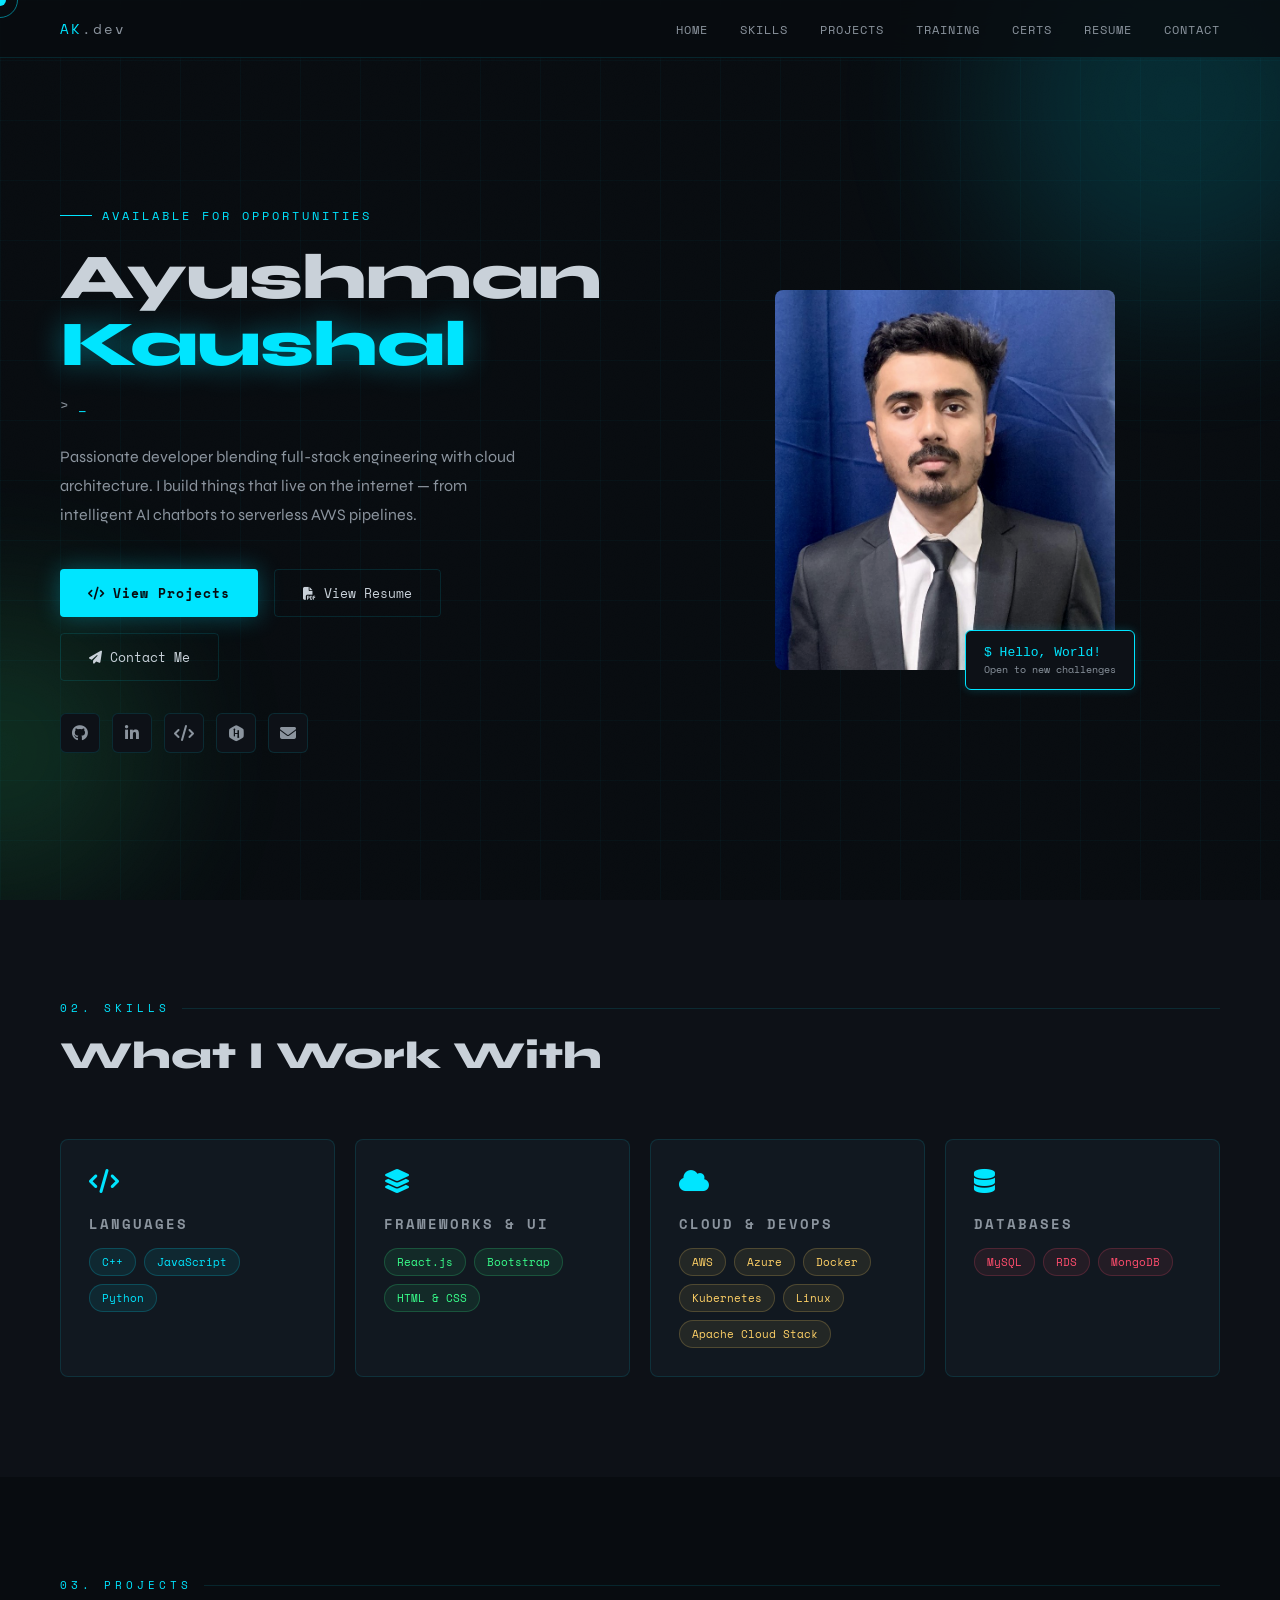
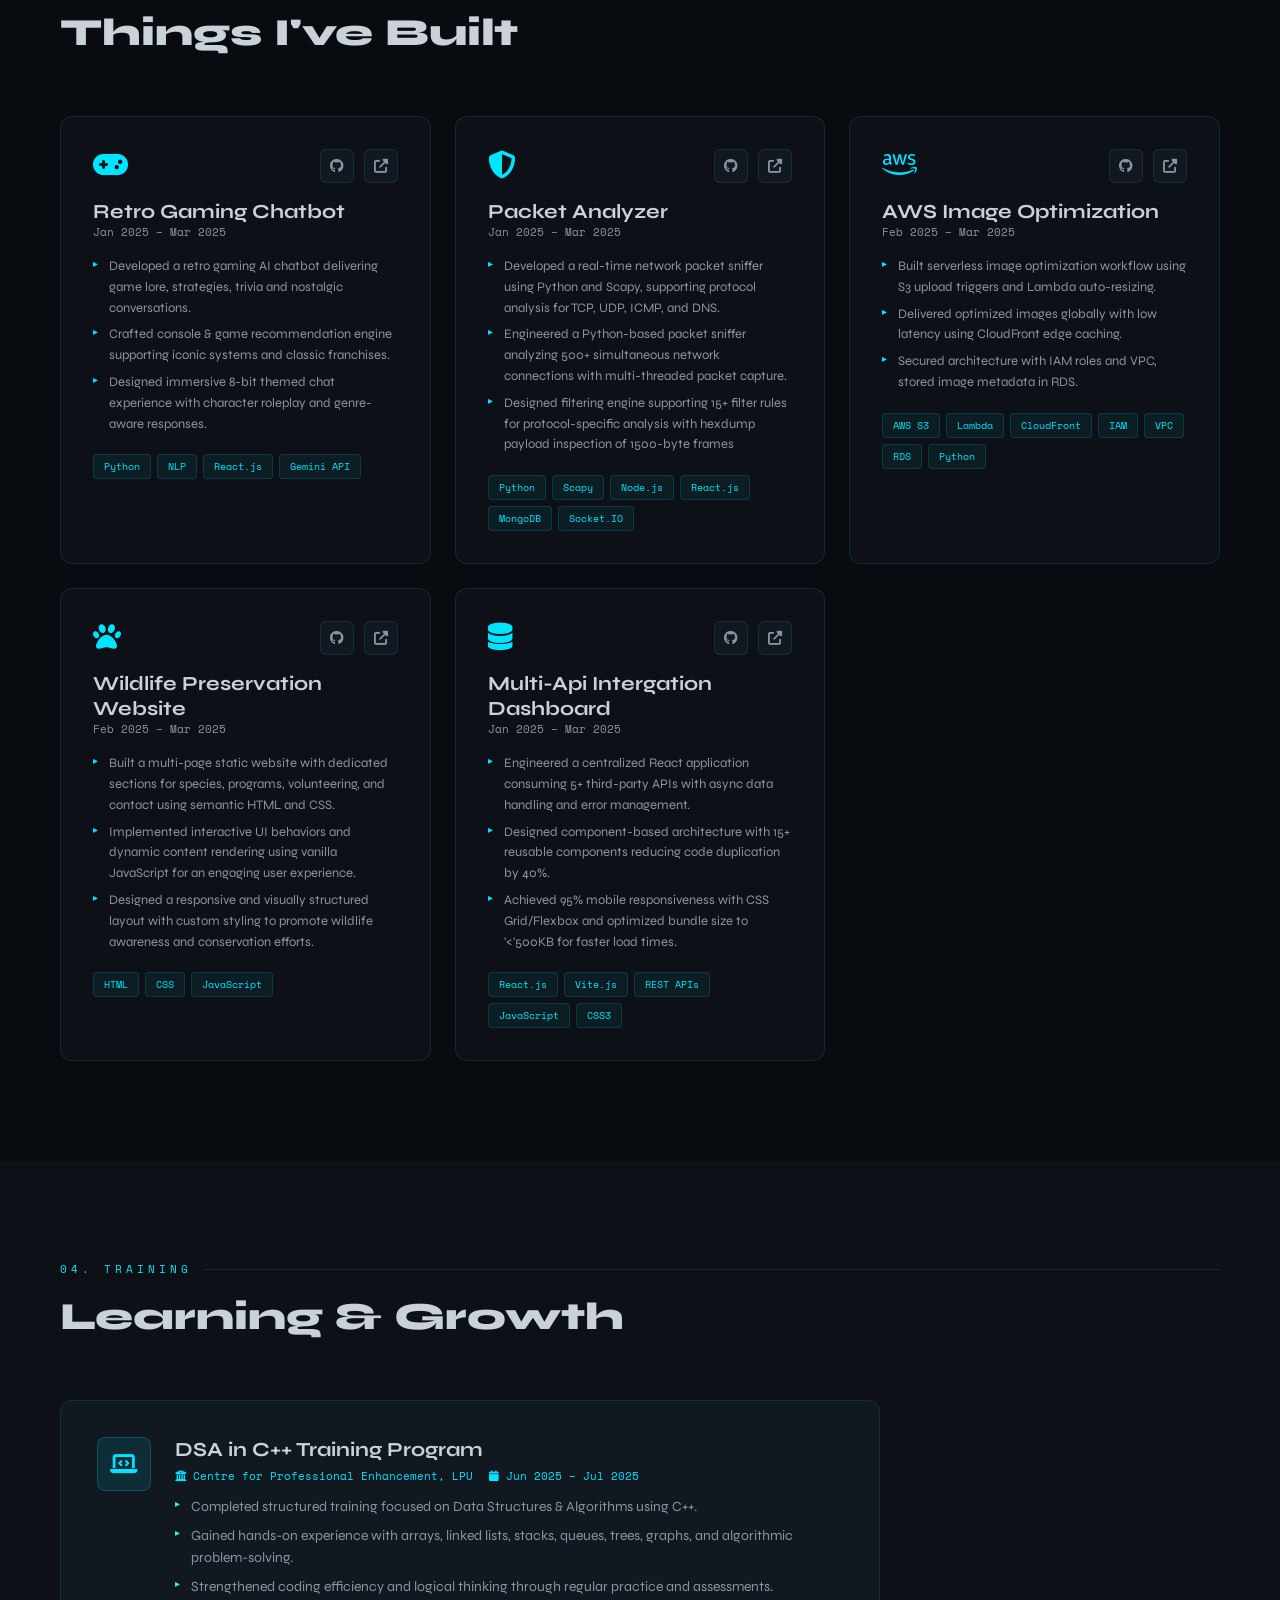
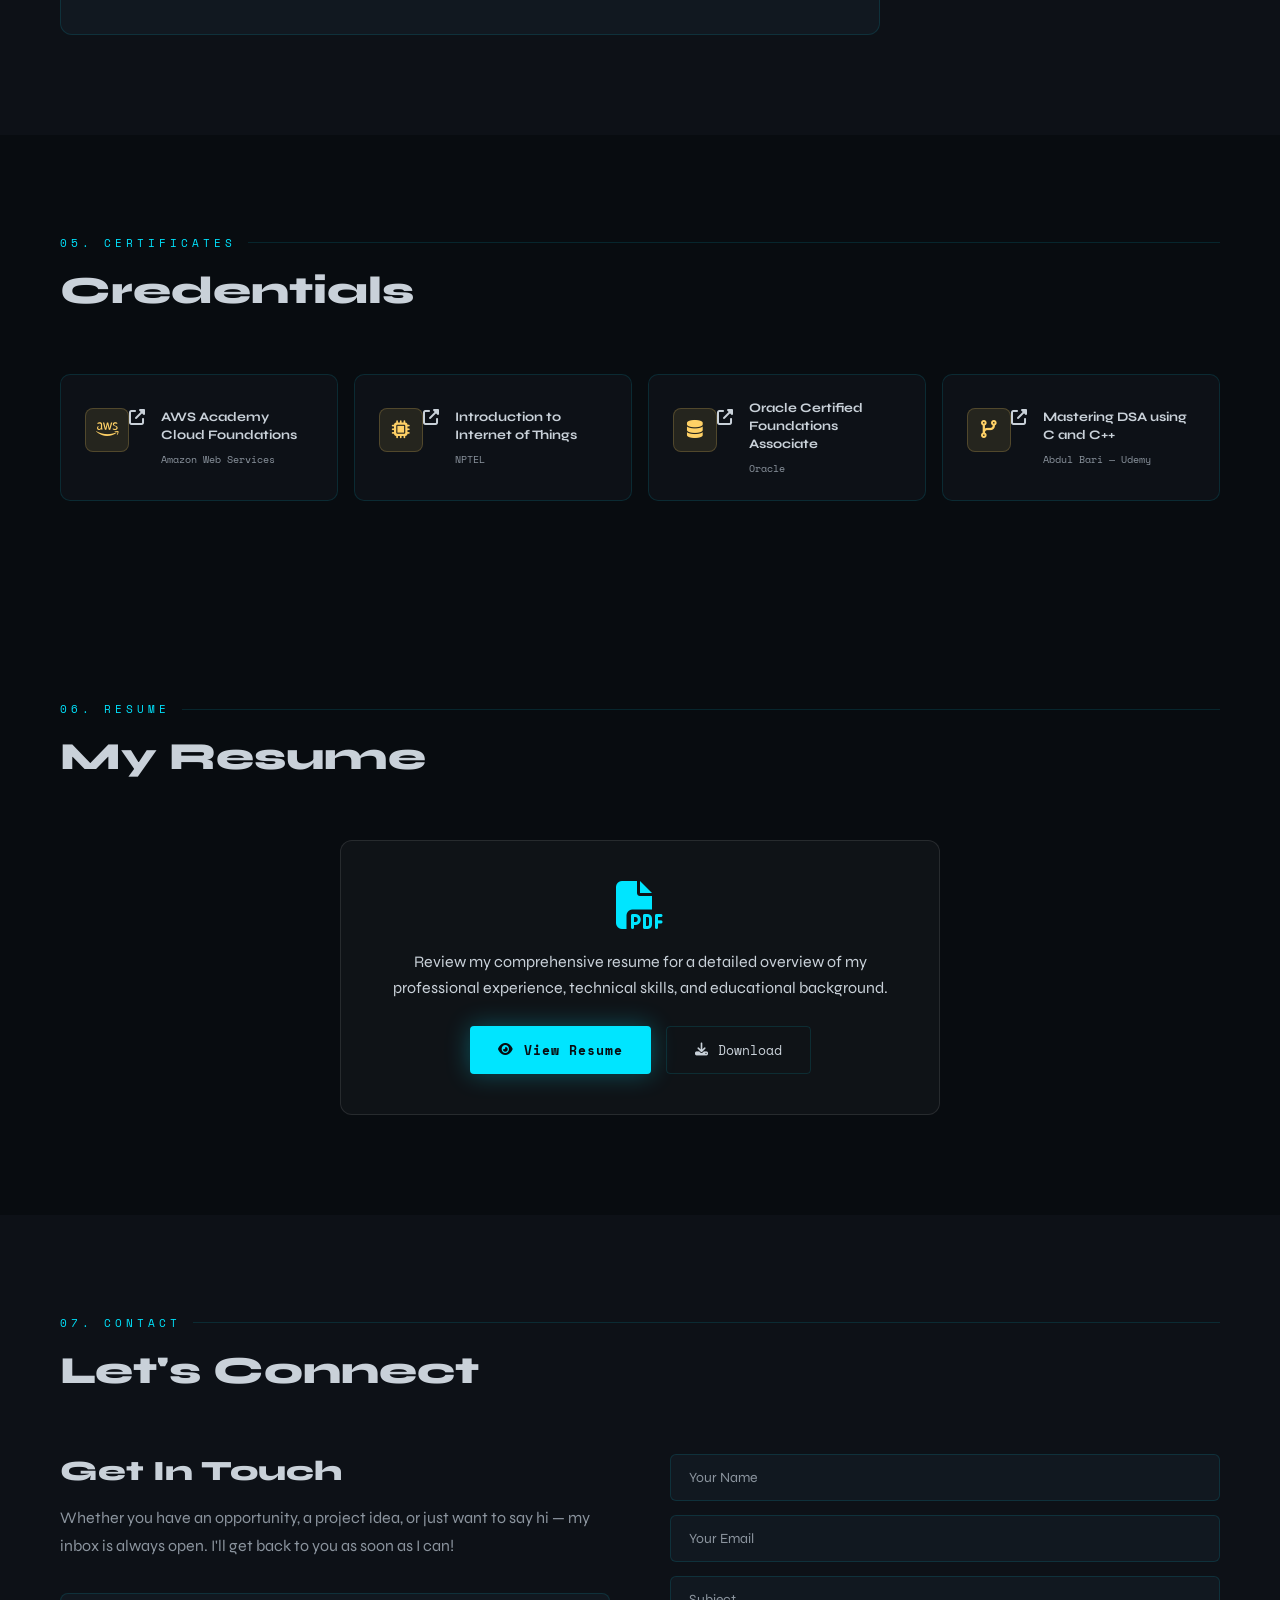
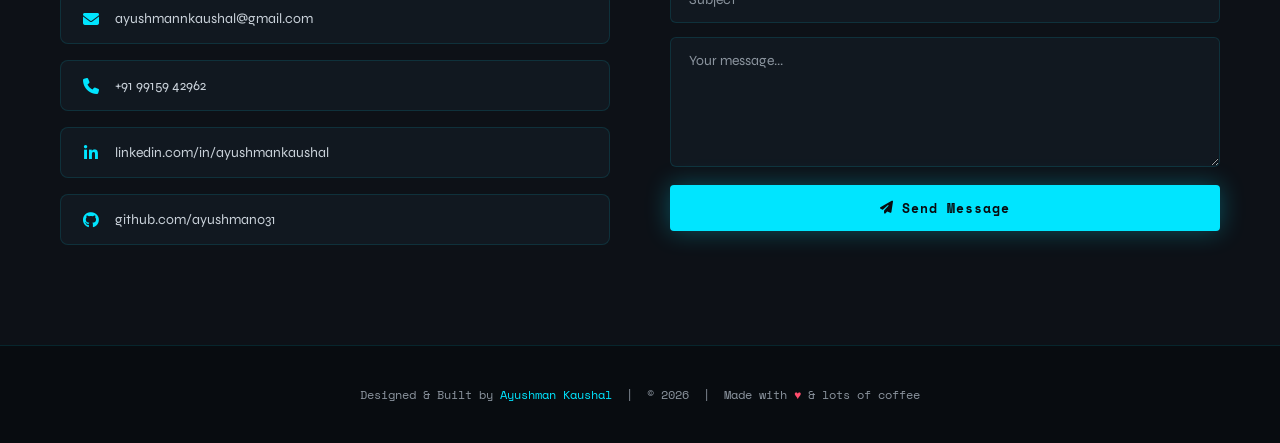
==== commit 062be6f9: "Updating Resume" ====
--- a/index.html
+++ b/index.html
@@ -388,7 +388,7 @@
     <h2 class="section-title">My Resume</h2>
     <div class="resume-container reveal" style="text-align: center; padding: 40px; background: rgba(255, 255, 255, 0.03); border: 1px solid rgba(255, 255, 255, 0.1); border-radius: 12px; max-width: 600px; margin: 0 auto;">
       <i class="fas fa-file-pdf" style="font-size: 3rem; color: var(--cyan); margin-bottom: 20px;"></i>
-      <p style="margin-bottom: 25px; color: var(--light-slate); line-height: 1.6;">Grab a copy of my latest resume to see more details about my experience, skills, and education.</p>
+      <p style="margin-bottom: 25px; color: var(--light-slate); line-height: 1.6;">Review my comprehensive resume for a detailed overview of my professional experience, technical skills, and educational background.</p>
       <div style="display: flex; gap: 15px; justify-content: center; flex-wrap: wrap;">
         <a href="latest_resume.pdf" target="_blank" class="btn-primary" style="display: inline-flex; width: auto; justify-content: center; gap: 10px;">
           <i class="fas fa-eye"></i> View Resume
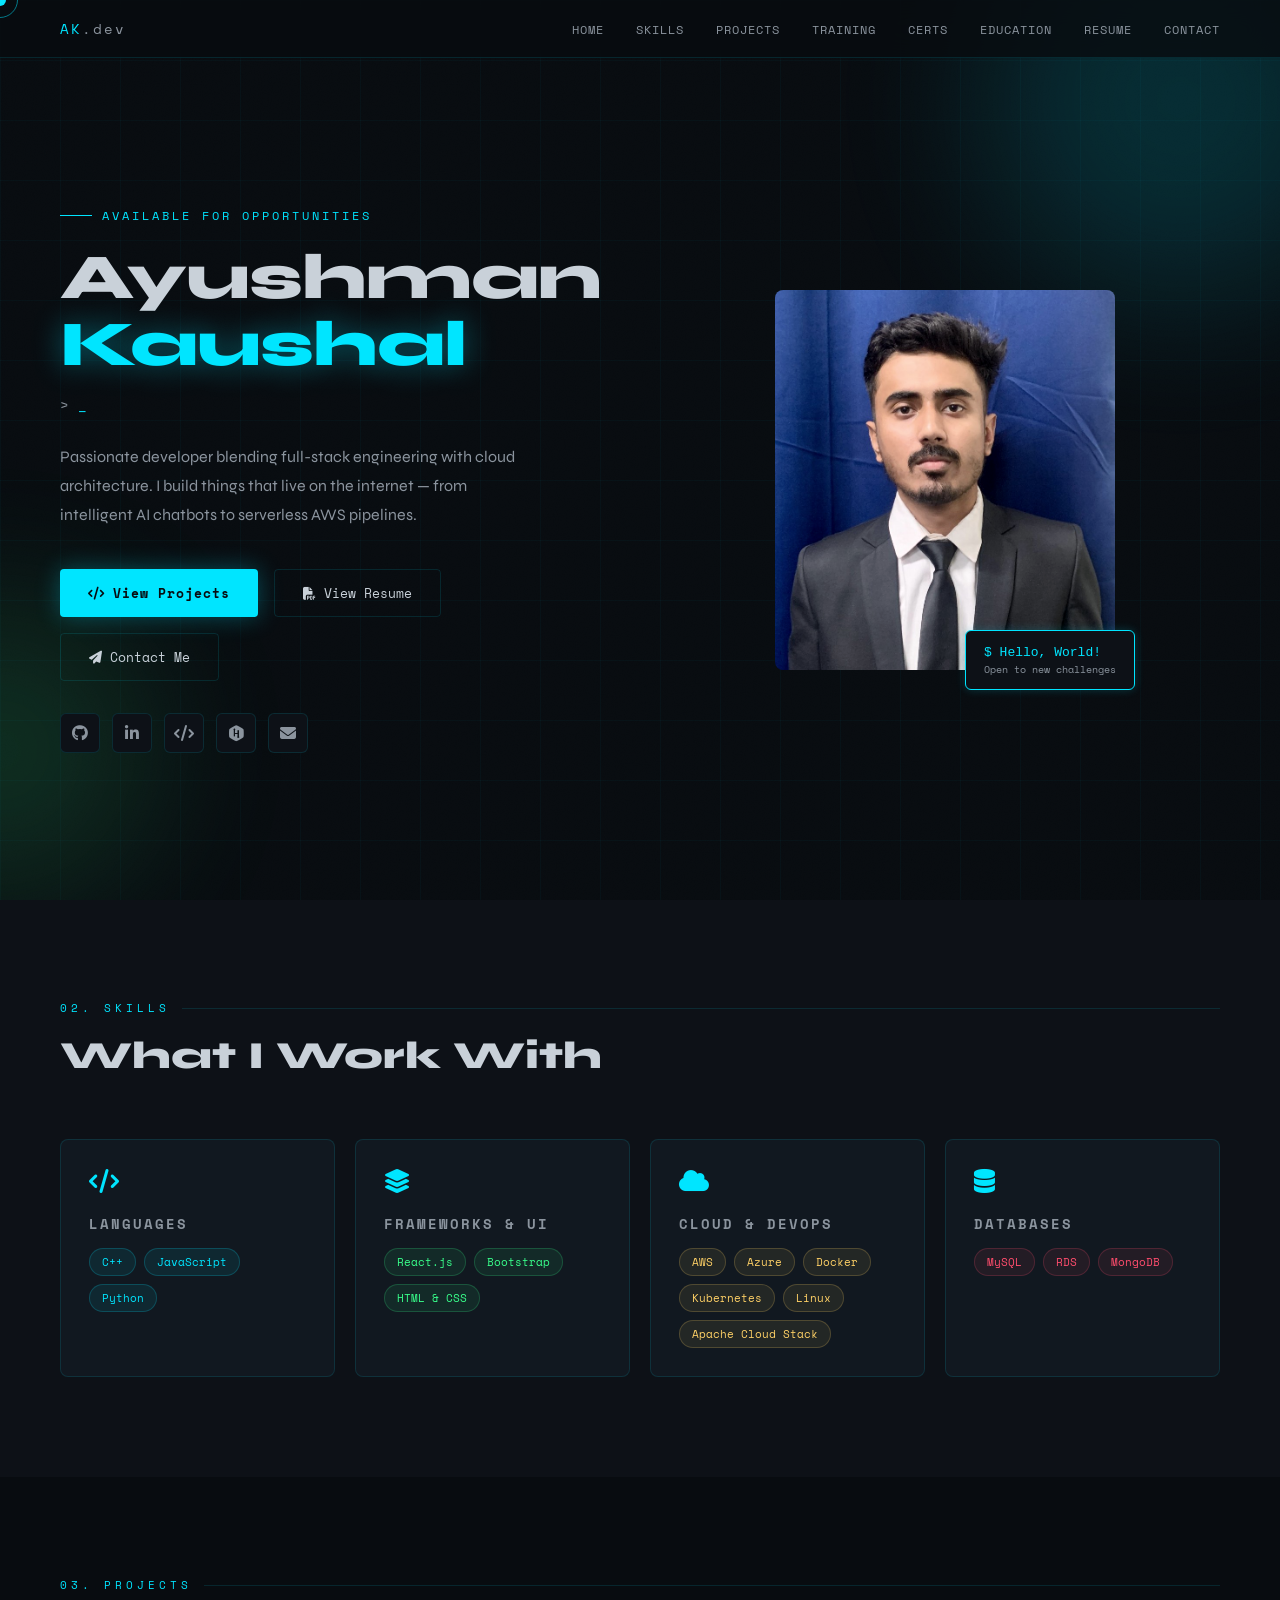
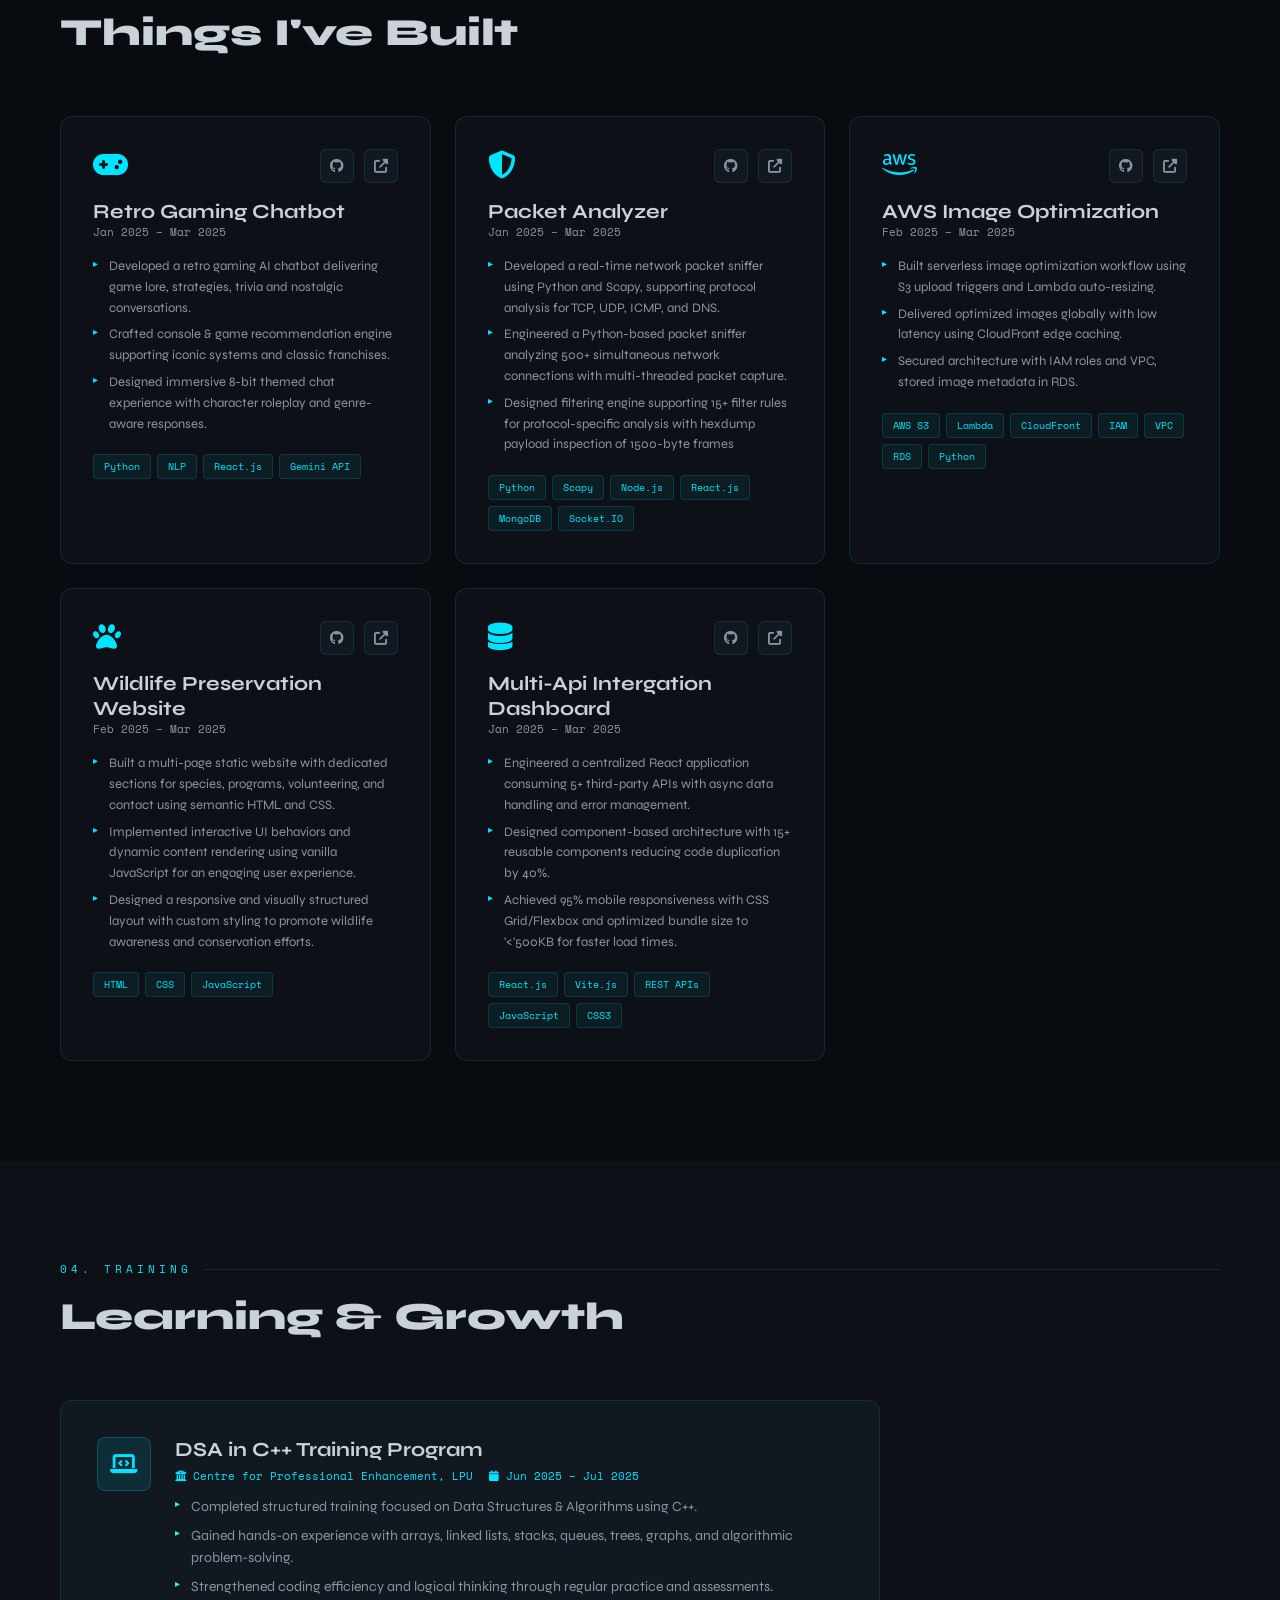
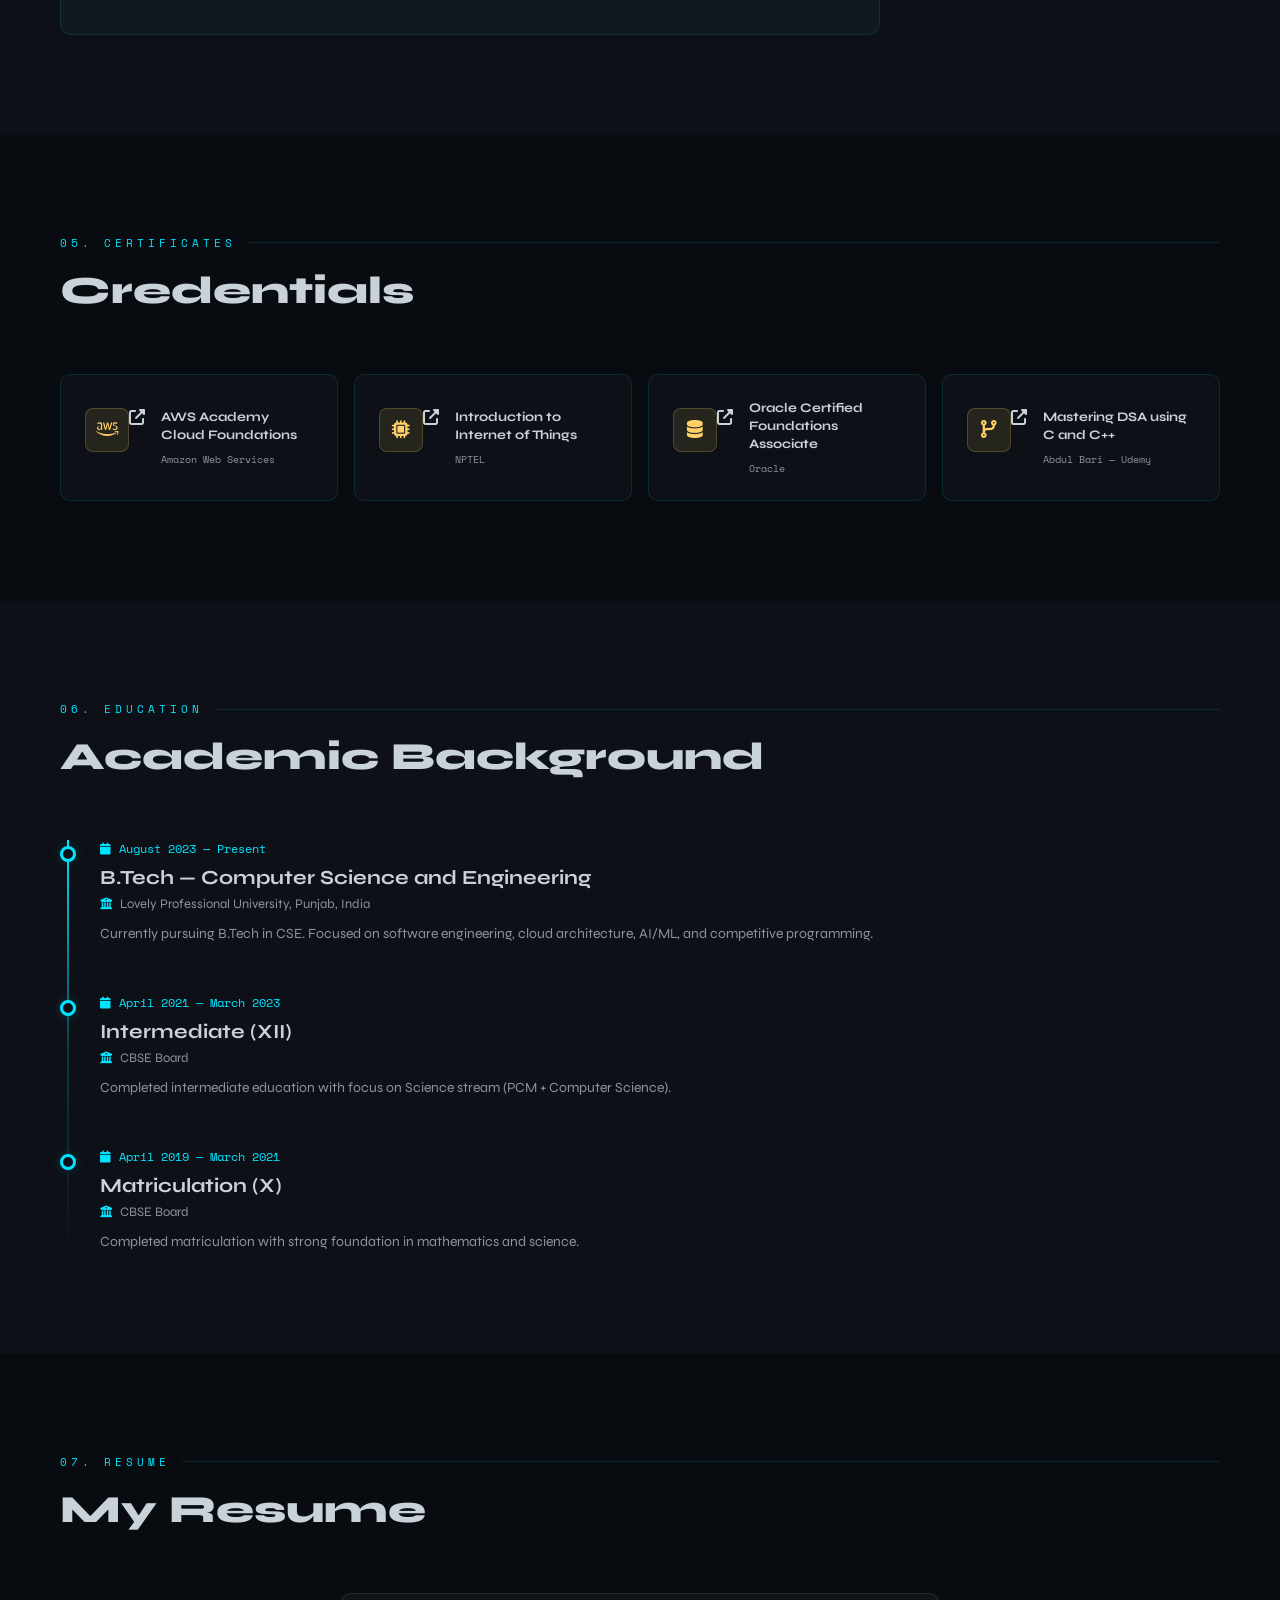
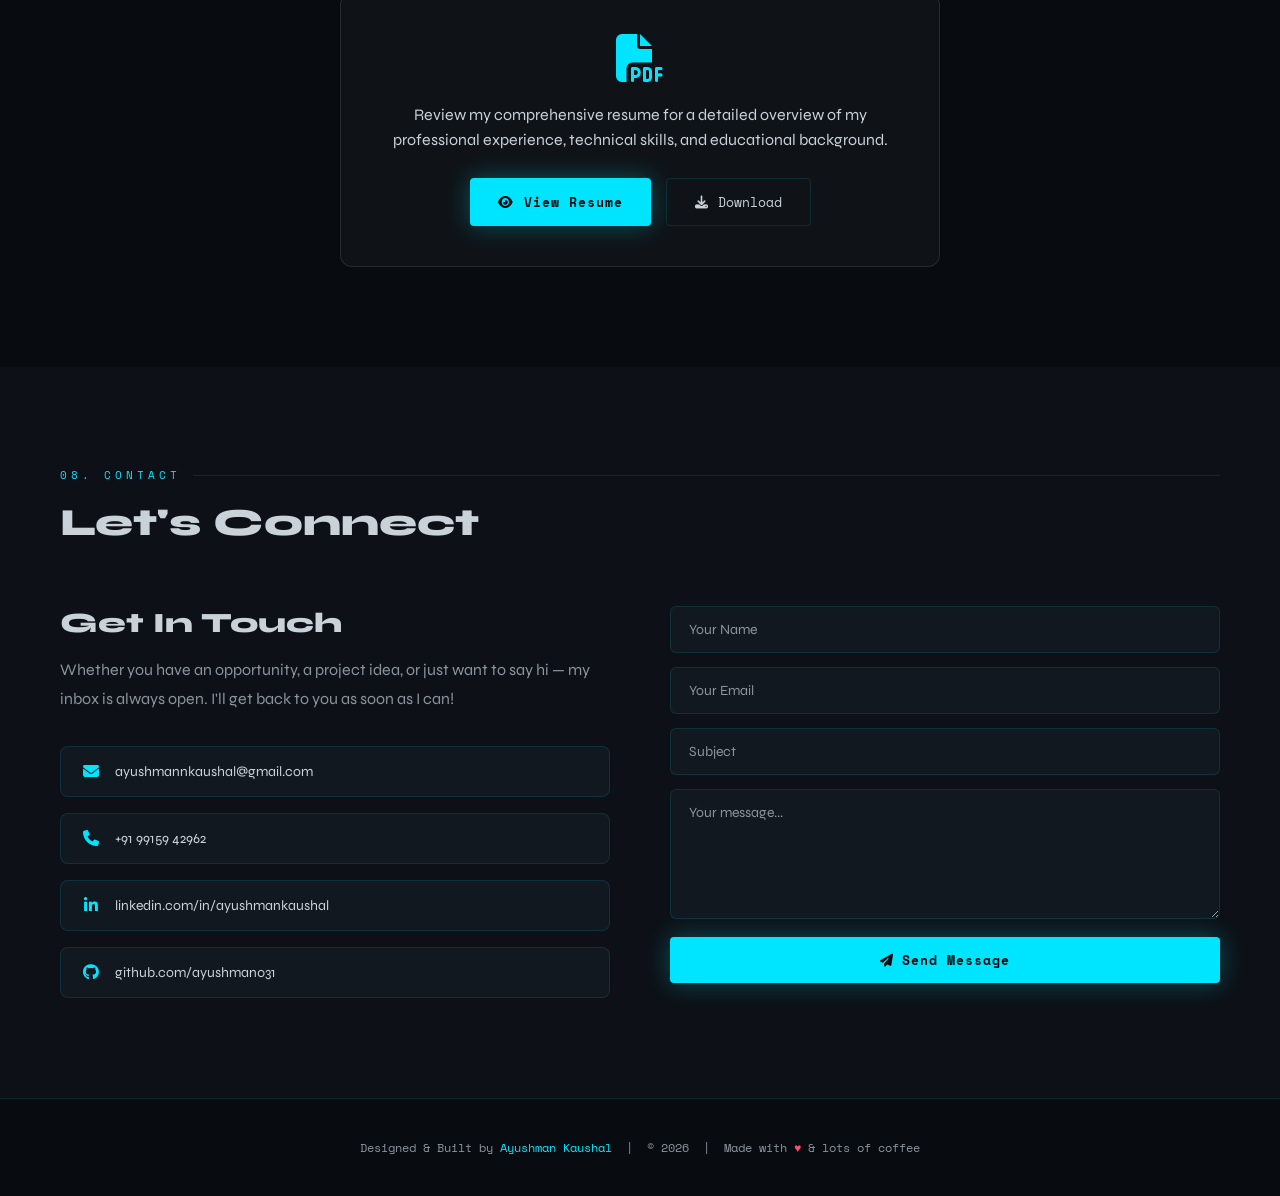
==== commit 5c589e06: "Added education section with timeline" ====
--- a/index.html
+++ b/index.html
@@ -1,14 +1,18 @@
 <!DOCTYPE html>
 <html lang="en">
+
 <head>
   <meta charset="UTF-8" />
   <meta name="viewport" content="width=device-width, initial-scale=1.0" />
-  <title>Ayushman Kaushal — Developer & Cloud Enthusiast</title>
+  <title>Ayushman Kaushal — Developer &amp; Cloud Enthusiast</title>
   <link rel="preconnect" href="https://fonts.googleapis.com" />
-  <link href="https://fonts.googleapis.com/css2?family=Space+Mono:wght@400;700&family=Syne:wght@400;600;700;800&display=swap" rel="stylesheet" />
+  <link
+    href="https://fonts.googleapis.com/css2?family=Space+Mono:wght@400;700&family=Syne:wght@400;600;700;800&display=swap"
+    rel="stylesheet" />
   <link rel="stylesheet" href="https://cdnjs.cloudflare.com/ajax/libs/font-awesome/6.5.0/css/all.min.css" />
   <link rel="stylesheet" href="style.css" />
 </head>
+
 <body>
 
   <div id="cursor"></div>
@@ -26,6 +30,7 @@
       <li><a href="#projects">Projects</a></li>
       <li><a href="#training">Training</a></li>
       <li><a href="#certificates">Certs</a></li>
+      <li><a href="#education">Education</a></li>
       <li><a href="#resume">Resume</a></li>
       <li><a href="#contact">Contact</a></li>
     </ul>
@@ -72,7 +77,8 @@
         <a href="https://leetcode.com/u/ayushmankaushal028/" target="_blank" class="social-link" title="LeetCode">
           <i class="fas fa-code"></i>
         </a>
-        <a href="https://www.hackerrank.com/profile/ayushmannkaushal" target="_blank" class="social-link" title="HackerRank">
+        <a href="https://www.hackerrank.com/profile/ayushmannkaushal" target="_blank" class="social-link"
+          title="HackerRank">
           <i class="fab fa-hackerrank"></i>
         </a>
         <a href="mailto:ayushmannkaushal@gmail.com" class="social-link" title="Email">
@@ -165,7 +171,8 @@
           <div class="project-period">Jan 2025 – Mar 2025</div>
         </div>
         <ul>
-          <li>Developed a retro gaming AI chatbot delivering game lore, strategies, trivia and nostalgic conversations.</li>
+          <li>Developed a retro gaming AI chatbot delivering game lore, strategies, trivia and nostalgic conversations.
+          </li>
           <li>Crafted console &amp; game recommendation engine supporting iconic systems and classic franchises.</li>
           <li>Designed immersive 8-bit themed chat experience with character roleplay and genre-aware responses.</li>
         </ul>
@@ -176,7 +183,7 @@
           <span class="tech-badge">Gemini API</span>
         </div>
       </div>
-<div class="project-card reveal">
+      <div class="project-card reveal">
         <div class="project-top">
           <div class="project-icon"><i class="fas fa-shield-halved"></i></div>
           <div class="project-links">
@@ -193,9 +200,12 @@
           <div class="project-period">Jan 2025 – Mar 2025</div>
         </div>
         <ul>
-          <li>Developed a real-time network packet sniffer using Python and Scapy, supporting protocol analysis for TCP, UDP, ICMP, and DNS.</li>
-          <li>Engineered a Python-based packet sniffer analyzing 500+ simultaneous network connections with multi-threaded packet capture.</li>
-          <li>Designed filtering engine supporting 15+ filter rules for protocol-specific analysis with hexdump payload inspection of 1500-byte frames</li>
+          <li>Developed a real-time network packet sniffer using Python and Scapy, supporting protocol analysis for TCP,
+            UDP, ICMP, and DNS.</li>
+          <li>Engineered a Python-based packet sniffer analyzing 500+ simultaneous network connections with
+            multi-threaded packet capture.</li>
+          <li>Designed filtering engine supporting 15+ filter rules for protocol-specific analysis with hexdump payload
+            inspection of 1500-byte frames</li>
         </ul>
         <div class="tech-stack">
           <span class="tech-badge">Python</span>
@@ -238,7 +248,7 @@
           <span class="tech-badge">Python</span>
         </div>
 
-        
+
       </div>
 
 
@@ -259,9 +269,12 @@
           <div class="project-period">Feb 2025 – Mar 2025</div>
         </div>
         <ul>
-          <li>Built a multi-page static website with dedicated sections for species, programs, volunteering, and contact using semantic HTML and CSS.</li>
-          <li>Implemented interactive UI behaviors and dynamic content rendering using vanilla JavaScript for an engaging user experience.</li>
-          <li>Designed a responsive and visually structured layout with custom styling to promote wildlife awareness and conservation efforts.</li>
+          <li>Built a multi-page static website with dedicated sections for species, programs, volunteering, and contact
+            using semantic HTML and CSS.</li>
+          <li>Implemented interactive UI behaviors and dynamic content rendering using vanilla JavaScript for an
+            engaging user experience.</li>
+          <li>Designed a responsive and visually structured layout with custom styling to promote wildlife awareness and
+            conservation efforts.</li>
         </ul>
         <div class="tech-stack">
           <span class="tech-badge">HTML</span>
@@ -287,9 +300,11 @@
           <div class="project-period">Jan 2025 – Mar 2025</div>
         </div>
         <ul>
-          <li>Engineered a centralized React application consuming 5+ third-party APIs with async data handling and error management.</li>
+          <li>Engineered a centralized React application consuming 5+ third-party APIs with async data handling and
+            error management.</li>
           <li>Designed component-based architecture with 15+ reusable components reducing code duplication by 40%.</li>
-          <li>Achieved 95% mobile responsiveness with CSS Grid/Flexbox and optimized bundle size to '<'500KB for faster load times.</li>
+          <li>Achieved 95% mobile responsiveness with CSS Grid/Flexbox and optimized bundle size to '&lt;'500KB for faster
+              load times.</li>
         </ul>
         <div class="tech-stack">
           <span class="tech-badge">React.js</span>
@@ -316,7 +331,8 @@
         </div>
         <ul>
           <li>Completed structured training focused on Data Structures &amp; Algorithms using C++.</li>
-          <li>Gained hands-on experience with arrays, linked lists, stacks, queues, trees, graphs, and algorithmic problem-solving.</li>
+          <li>Gained hands-on experience with arrays, linked lists, stacks, queues, trees, graphs, and algorithmic
+            problem-solving.</li>
           <li>Strengthened coding efficiency and logical thinking through regular practice and assessments.</li>
         </ul>
       </div>
@@ -329,9 +345,11 @@
     <div class="certs-grid">
 
       <div class="cert-card reveal">
-        <div class="cert-top" style="display: flex; justify-content: space-between; align-items: flex-start; margin-bottom: 15px;">
+        <div class="cert-top"
+          style="display: flex; justify-content: space-between; align-items: flex-start; margin-bottom: 15px;">
           <div class="cert-icon"><i class="fab fa-aws"></i></div>
-          <a href="https://www.credly.com/badges/ceba41ea-c266-4e83-8a52-253b212b01d8/" target="_blank" title="View Certificate" style="color: var(--light-slate); transition: color 0.3s ease;">
+          <a href="https://www.credly.com/badges/ceba41ea-c266-4e83-8a52-253b212b01d8/" target="_blank"
+            title="View Certificate" style="color: var(--light-slate); transition: color 0.3s ease;">
             <i class="fas fa-external-link-alt"></i>
           </a>
         </div>
@@ -342,9 +360,11 @@
       </div>
 
       <div class="cert-card reveal">
-        <div class="cert-top" style="display: flex; justify-content: space-between; align-items: flex-start; margin-bottom: 15px;">
+        <div class="cert-top"
+          style="display: flex; justify-content: space-between; align-items: flex-start; margin-bottom: 15px;">
           <div class="cert-icon"><i class="fas fa-microchip"></i></div>
-          <a href="https://nptel.ac.in/noc/courses/noc24/SEM1/noc24-cs48/" target="_blank" title="View Certificate" style="color: var(--light-slate); transition: color 0.3s ease;">
+          <a href="https://nptel.ac.in/noc/courses/noc24/SEM1/noc24-cs48/" target="_blank" title="View Certificate"
+            style="color: var(--light-slate); transition: color 0.3s ease;">
             <i class="fas fa-external-link-alt"></i>
           </a>
         </div>
@@ -355,9 +375,11 @@
       </div>
 
       <div class="cert-card reveal">
-        <div class="cert-top" style="display: flex; justify-content: space-between; align-items: flex-start; margin-bottom: 15px;">
+        <div class="cert-top"
+          style="display: flex; justify-content: space-between; align-items: flex-start; margin-bottom: 15px;">
           <div class="cert-icon"><i class="fas fa-database"></i></div>
-          <a href="https://catalog-education.oracle.com/ords/certview/sharebadge?id=1919AE01F8F482DDF8879045A8CA3AD1108215EB46D60630D29C441A9CB7C" target="_blank" title="View Certificate" style="color: var(--light-slate); transition: color 0.3s ease;">
+          <a href="https://catalog-education.oracle.com/ords/certview/sharebadge?id=1919AE01F8F482DDF8879045A8CA3AD1108215EB46D60630D29C441A9CB7C"
+            target="_blank" title="View Certificate" style="color: var(--light-slate); transition: color 0.3s ease;">
             <i class="fas fa-external-link-alt"></i>
           </a>
         </div>
@@ -368,9 +390,11 @@
       </div>
 
       <div class="cert-card reveal">
-        <div class="cert-top" style="display: flex; justify-content: space-between; align-items: flex-start; margin-bottom: 15px;">
+        <div class="cert-top"
+          style="display: flex; justify-content: space-between; align-items: flex-start; margin-bottom: 15px;">
           <div class="cert-icon"><i class="fas fa-code-branch"></i></div>
-          <a href="https://www.udemy.com/certificate/UC-5bad6445-456c-4e83-8a52-253b212b01d8/" target="_blank" title="View Certificate" style="color: var(--light-slate); transition: color 0.3s ease;">
+          <a href="https://www.udemy.com/certificate/UC-5bad6445-456c-4e83-8a52-253b212b01d8/" target="_blank"
+            title="View Certificate" style="color: var(--light-slate); transition: color 0.3s ease;">
             <i class="fas fa-external-link-alt"></i>
           </a>
         </div>
@@ -383,17 +407,59 @@
     </div>
   </section>
 
+  <section id="education">
+    <div class="section-label">06. Education</div>
+    <h2 class="section-title">Academic Background</h2>
+    <div class="education-timeline">
+
+      <div class="edu-item reveal">
+        <div class="edu-marker"></div>
+        <div class="edu-content">
+          <div class="edu-date"><i class="fas fa-calendar"></i> August 2023 — Present</div>
+          <h3>B.Tech — Computer Science and Engineering</h3>
+          <p class="edu-place"><i class="fas fa-university"></i> Lovely Professional University, Punjab, India</p>
+          <p class="edu-desc">Currently pursuing B.Tech in CSE. Focused on software engineering, cloud architecture, AI/ML, and competitive programming.</p>
+        </div>
+      </div>
+
+      <div class="edu-item reveal">
+        <div class="edu-marker"></div>
+        <div class="edu-content">
+          <div class="edu-date"><i class="fas fa-calendar"></i> April 2021 — March 2023</div>
+          <h3>Intermediate (XII)</h3>
+          <p class="edu-place"><i class="fas fa-university"></i> CBSE Board</p>
+          <p class="edu-desc">Completed intermediate education with focus on Science stream (PCM + Computer Science).</p>
+        </div>
+      </div>
+
+      <div class="edu-item reveal">
+        <div class="edu-marker"></div>
+        <div class="edu-content">
+          <div class="edu-date"><i class="fas fa-calendar"></i> April 2019 — March 2021</div>
+          <h3>Matriculation (X)</h3>
+          <p class="edu-place"><i class="fas fa-university"></i> CBSE Board</p>
+          <p class="edu-desc">Completed matriculation with strong foundation in mathematics and science.</p>
+        </div>
+      </div>
+
+    </div>
+  </section>
+
   <section id="resume">
-    <div class="section-label">06. Resume</div>
+    <div class="section-label">07. Resume</div>
     <h2 class="section-title">My Resume</h2>
-    <div class="resume-container reveal" style="text-align: center; padding: 40px; background: rgba(255, 255, 255, 0.03); border: 1px solid rgba(255, 255, 255, 0.1); border-radius: 12px; max-width: 600px; margin: 0 auto;">
+    <div class="resume-container reveal"
+      style="text-align: center; padding: 40px; background: rgba(255, 255, 255, 0.03); border: 1px solid rgba(255, 255, 255, 0.1); border-radius: 12px; max-width: 600px; margin: 0 auto;">
       <i class="fas fa-file-pdf" style="font-size: 3rem; color: var(--cyan); margin-bottom: 20px;"></i>
-      <p style="margin-bottom: 25px; color: var(--light-slate); line-height: 1.6;">Review my comprehensive resume for a detailed overview of my professional experience, technical skills, and educational background.</p>
+      <p style="margin-bottom: 25px; color: var(--light-slate); line-height: 1.6;">Review my comprehensive resume for a
+        detailed overview of my professional experience, technical skills, and educational background.</p>
       <div style="display: flex; gap: 15px; justify-content: center; flex-wrap: wrap;">
-        <a href="latest_resume.pdf" target="_blank" class="btn-primary" style="display: inline-flex; width: auto; justify-content: center; gap: 10px;">
+        <a href="resume.pdf" target="_blank" class="btn-primary"
+          style="display: inline-flex; width: auto; justify-content: center; gap: 10px;">
           <i class="fas fa-eye"></i> View Resume
         </a>
-        <a href="latest_resume.pdf" download="Ayushman_Kaushal_Resume.pdf" class="btn-outline" style="display: inline-flex; width: auto; justify-content: center; gap: 10px;">
+        <a href="resume.pdf" download="Ayushman_Kaushal_Resume.pdf" class="btn-outline"
+          style="display: inline-flex; width: auto; justify-content: center; gap: 10px;">
           <i class="fas fa-download"></i> Download
         </a>
       </div>
@@ -401,7 +467,7 @@
   </section>
 
   <section id="contact">
-    <div class="section-label">07. Contact</div>
+    <div class="section-label">08. Contact</div>
     <h2 class="section-title">Let's Connect</h2>
     <div class="contact-inner">
 
@@ -475,4 +541,5 @@
   <script src="portfolio.js"></script>
 
 </body>
-</html>
+
+</html>
--- a/style.css
+++ b/style.css
@@ -1,23 +1,34 @@
 :root {
-  --bg:       #080c10;
-  --bg2:      #0d1117;
-  --bg3:      #111820;
-  --cyan:     #00e5ff;
-  --cyan2:    #00b4cc;
-  --green:    #39ff8b;
-  --yellow:   #ffd166;
-  --red:      #ff4d6d;
-  --text:     #c9d1d9;
-  --text2:    #8b949e;
-  --border:   rgba(0,229,255,.12);
-  --card:     rgba(13,17,23,.85);
-  --mono:     'Space Mono', monospace;
-  --sans:     'Syne', sans-serif;
-  --glow:     0 0 24px rgba(0,229,255,.3);
-  --glow-sm:  0 0 10px rgba(0,229,255,.2);
-}
-*, *::before, *::after { margin:0; padding:0; box-sizing:border-box; }
-html { scroll-behavior:smooth; }
+  --bg: #080c10;
+  --bg2: #0d1117;
+  --bg3: #111820;
+  --cyan: #00e5ff;
+  --cyan2: #00b4cc;
+  --green: #39ff8b;
+  --yellow: #ffd166;
+  --red: #ff4d6d;
+  --text: #c9d1d9;
+  --text2: #8b949e;
+  --border: rgba(0, 229, 255, .12);
+  --card: rgba(13, 17, 23, .85);
+  --mono: 'Space Mono', monospace;
+  --sans: 'Syne', sans-serif;
+  --glow: 0 0 24px rgba(0, 229, 255, .3);
+  --glow-sm: 0 0 10px rgba(0, 229, 255, .2);
+}
+
+*,
+*::before,
+*::after {
+  margin: 0;
+  padding: 0;
+  box-sizing: border-box;
+}
+
+html {
+  scroll-behavior: smooth;
+}
+
 body {
   font-family: var(--sans);
   background: var(--bg);
@@ -25,393 +36,1117 @@
   overflow-x: hidden;
   cursor: none;
 }
-a { text-decoration:none; color:inherit; }
-img { display:block; max-width:100%; }
-::-webkit-scrollbar { width:5px; }
-::-webkit-scrollbar-track { background:var(--bg); }
-::-webkit-scrollbar-thumb { background:var(--cyan2); border-radius:9px; }
+
+a {
+  text-decoration: none;
+  color: inherit;
+}
+
+img {
+  display: block;
+  max-width: 100%;
+}
+
+::-webkit-scrollbar {
+  width: 5px;
+}
+
+::-webkit-scrollbar-track {
+  background: var(--bg);
+}
+
+::-webkit-scrollbar-thumb {
+  background: var(--cyan2);
+  border-radius: 9px;
+}
+
 #cursor {
-  position:fixed; width:12px; height:12px;
-  background:var(--cyan); border-radius:50%;
-  pointer-events:none; z-index:99999;
-  transform:translate(-50%,-50%);
+  position: fixed;
+  width: 12px;
+  height: 12px;
+  background: var(--cyan);
+  border-radius: 50%;
+  pointer-events: none;
+  z-index: 99999;
+  transform: translate(-50%, -50%);
   transition: transform .1s, width .2s, height .2s, opacity .2s;
   mix-blend-mode: screen;
 }
+
 #cursor-ring {
-  position:fixed; width:36px; height:36px;
-  border:1px solid rgba(0,229,255,.5); border-radius:50%;
-  pointer-events:none; z-index:99998;
-  transform:translate(-50%,-50%);
+  position: fixed;
+  width: 36px;
+  height: 36px;
+  border: 1px solid rgba(0, 229, 255, .5);
+  border-radius: 50%;
+  pointer-events: none;
+  z-index: 99998;
+  transform: translate(-50%, -50%);
   transition: all .15s ease;
 }
+
 body::before {
-  content:'';
-  position:fixed; inset:0; z-index:0; pointer-events:none;
+  content: '';
+  position: fixed;
+  inset: 0;
+  z-index: 0;
+  pointer-events: none;
   background-image: url("data:image/svg+xml,%3Csvg viewBox='0 0 256 256' xmlns='http://www.w3.org/2000/svg'%3E%3Cfilter id='n'%3E%3CfeTurbulence type='fractalNoise' baseFrequency='0.9' numOctaves='4' stitchTiles='stitch'/%3E%3C/filter%3E%3Crect width='100%25' height='100%25' filter='url(%23n)' opacity='0.04'/%3E%3C/svg%3E");
-  background-size:256px 256px;
-  opacity:.4;
-}
+  background-size: 256px 256px;
+  opacity: .4;
+}
+
 body::after {
-  content:'';
-  position:fixed; inset:0; z-index:0; pointer-events:none;
+  content: '';
+  position: fixed;
+  inset: 0;
+  z-index: 0;
+  pointer-events: none;
   background-image:
-    linear-gradient(rgba(0,229,255,.03) 1px, transparent 1px),
-    linear-gradient(90deg, rgba(0,229,255,.03) 1px, transparent 1px);
-  background-size:60px 60px;
-}
+    linear-gradient(rgba(0, 229, 255, .03) 1px, transparent 1px),
+    linear-gradient(90deg, rgba(0, 229, 255, .03) 1px, transparent 1px);
+  background-size: 60px 60px;
+}
+
 nav {
-  position:fixed; top:0; left:0; right:0; z-index:1000;
-  display:flex; align-items:center; justify-content:space-between;
-  padding:18px 60px;
-  background:rgba(8,12,16,.8);
-  backdrop-filter:blur(16px);
-  border-bottom:1px solid var(--border);
+  position: fixed;
+  top: 0;
+  left: 0;
+  right: 0;
+  z-index: 1000;
+  display: flex;
+  align-items: center;
+  justify-content: space-between;
+  padding: 18px 60px;
+  background: rgba(8, 12, 16, .8);
+  backdrop-filter: blur(16px);
+  border-bottom: 1px solid var(--border);
   transition: padding .3s;
 }
+
 .nav-logo {
-  font-family:var(--mono); font-size:14px;
-  color:var(--cyan); letter-spacing:2px;
-}
-.nav-logo span { color:var(--text2); }
-.nav-links { display:flex; gap:32px; list-style:none; }
+  font-family: var(--mono);
+  font-size: 14px;
+  color: var(--cyan);
+  letter-spacing: 2px;
+}
+
+.nav-logo span {
+  color: var(--text2);
+}
+
+.nav-links {
+  display: flex;
+  gap: 32px;
+  list-style: none;
+}
+
 .nav-links a {
-  font-family:var(--mono); font-size:12px;
-  color:var(--text2); letter-spacing:1px;
-  text-transform:uppercase;
-  transition:color .2s;
-  position:relative;
-}
+  font-family: var(--mono);
+  font-size: 12px;
+  color: var(--text2);
+  letter-spacing: 1px;
+  text-transform: uppercase;
+  transition: color .2s;
+  position: relative;
+}
+
 .nav-links a::after {
-  content:''; position:absolute; bottom:-4px; left:0; right:0;
-  height:1px; background:var(--cyan); transform:scaleX(0);
-  transition:transform .25s;
-}
-.nav-links a:hover { color:var(--cyan); }
-.nav-links a:hover::after { transform:scaleX(1); }
-.hamburger { display:none; flex-direction:column; gap:5px; cursor:pointer; }
-.hamburger span { width:24px; height:1px; background:var(--cyan); transition:.3s; }
+  content: '';
+  position: absolute;
+  bottom: -4px;
+  left: 0;
+  right: 0;
+  height: 1px;
+  background: var(--cyan);
+  transform: scaleX(0);
+  transition: transform .25s;
+}
+
+.nav-links a:hover {
+  color: var(--cyan);
+}
+
+.nav-links a:hover::after {
+  transform: scaleX(1);
+}
+
+.hamburger {
+  display: none;
+  flex-direction: column;
+  gap: 5px;
+  cursor: pointer;
+}
+
+.hamburger span {
+  width: 24px;
+  height: 1px;
+  background: var(--cyan);
+  transition: .3s;
+}
+
 #hero {
-  min-height:100vh; position:relative; z-index:1;
-  display:grid; grid-template-columns:1fr 1fr;
-  align-items:center; gap:60px;
-  padding:120px 60px 60px;
-}
+  min-height: 100vh;
+  position: relative;
+  z-index: 1;
+  display: grid;
+  grid-template-columns: 1fr 1fr;
+  align-items: center;
+  gap: 60px;
+  padding: 120px 60px 60px;
+}
+
 .hero-tag {
-  font-family:var(--mono); font-size:12px;
-  color:var(--cyan); letter-spacing:3px;
-  text-transform:uppercase; margin-bottom:20px;
-  display:flex; align-items:center; gap:10px;
-}
+  font-family: var(--mono);
+  font-size: 12px;
+  color: var(--cyan);
+  letter-spacing: 3px;
+  text-transform: uppercase;
+  margin-bottom: 20px;
+  display: flex;
+  align-items: center;
+  gap: 10px;
+}
+
 .hero-tag::before {
-  content:''; width:32px; height:1px; background:var(--cyan);
-}
+  content: '';
+  width: 32px;
+  height: 1px;
+  background: var(--cyan);
+}
+
 .hero-name {
-  font-size:clamp(40px,5vw,68px); font-weight:800;
-  line-height:1.05; letter-spacing:-1px;
-  margin-bottom:16px;
-}
-.hero-name .first { color:var(--text); }
+  font-size: clamp(40px, 5vw, 68px);
+  font-weight: 800;
+  line-height: 1.05;
+  letter-spacing: -1px;
+  margin-bottom: 16px;
+}
+
+.hero-name .first {
+  color: var(--text);
+}
+
 .hero-name .last {
-  color:var(--cyan);
-  text-shadow: 0 0 30px rgba(0,229,255,.4);
-}
+  color: var(--cyan);
+  text-shadow: 0 0 30px rgba(0, 229, 255, .4);
+}
+
 .hero-role {
-  font-family:var(--mono); font-size:14px;
-  color:var(--text2); margin-bottom:28px;
-}
-.hero-role .typed-text { color:var(--green); }
+  font-family: var(--mono);
+  font-size: 14px;
+  color: var(--text2);
+  margin-bottom: 28px;
+}
+
+.hero-role .typed-text {
+  color: var(--green);
+}
+
 .hero-desc {
-  font-size:16px; color:var(--text2);
-  line-height:1.8; max-width:460px;
-  margin-bottom:40px;
-}
-.hero-cta { display:flex; gap:16px; flex-wrap:wrap; }
+  font-size: 16px;
+  color: var(--text2);
+  line-height: 1.8;
+  max-width: 460px;
+  margin-bottom: 40px;
+}
+
+.hero-cta {
+  display: flex;
+  gap: 16px;
+  flex-wrap: wrap;
+}
+
 .btn-primary {
-  display:inline-flex; align-items:center; gap:8px;
-  padding:13px 28px; border-radius:4px;
-  background:var(--cyan); color:var(--bg);
-  font-family:var(--mono); font-size:13px; font-weight:700;
-  letter-spacing:1px;
-  border:none; cursor:pointer;
-  transition:all .25s;
+  display: inline-flex;
+  align-items: center;
+  gap: 8px;
+  padding: 13px 28px;
+  border-radius: 4px;
+  background: var(--cyan);
+  color: var(--bg);
+  font-family: var(--mono);
+  font-size: 13px;
+  font-weight: 700;
+  letter-spacing: 1px;
+  border: none;
+  cursor: pointer;
+  transition: all .25s;
   box-shadow: var(--glow);
 }
+
 .btn-primary:hover {
-  background:transparent; color:var(--cyan);
+  background: transparent;
+  color: var(--cyan);
   box-shadow: inset 0 0 0 1px var(--cyan), var(--glow);
 }
+
 .btn-outline {
-  display:inline-flex; align-items:center; gap:8px;
-  padding:13px 28px; border-radius:4px;
-  background:transparent; color:var(--text);
-  font-family:var(--mono); font-size:13px;
-  border:1px solid var(--border);
-  cursor:pointer; transition:all .25s;
-}
-.btn-outline:hover { border-color:var(--cyan); color:var(--cyan); }
-.hero-social { display:flex; gap:12px; margin-top:32px; }
+  display: inline-flex;
+  align-items: center;
+  gap: 8px;
+  padding: 13px 28px;
+  border-radius: 4px;
+  background: transparent;
+  color: var(--text);
+  font-family: var(--mono);
+  font-size: 13px;
+  border: 1px solid var(--border);
+  cursor: pointer;
+  transition: all .25s;
+}
+
+.btn-outline:hover {
+  border-color: var(--cyan);
+  color: var(--cyan);
+}
+
+.hero-social {
+  display: flex;
+  gap: 12px;
+  margin-top: 32px;
+}
+
 .social-link {
-  width:40px; height:40px; border-radius:6px;
-  border:1px solid var(--border); background:var(--bg2);
-  display:flex; align-items:center; justify-content:center;
-  color:var(--text2); font-size:16px;
-  transition:all .25s;
-}
+  width: 40px;
+  height: 40px;
+  border-radius: 6px;
+  border: 1px solid var(--border);
+  background: var(--bg2);
+  display: flex;
+  align-items: center;
+  justify-content: center;
+  color: var(--text2);
+  font-size: 16px;
+  transition: all .25s;
+}
+
 .social-link:hover {
-  border-color:var(--cyan); color:var(--cyan);
-  box-shadow:var(--glow-sm);
-  transform:translateY(-3px);
-}
+  border-color: var(--cyan);
+  color: var(--cyan);
+  box-shadow: var(--glow-sm);
+  transform: translateY(-3px);
+}
+
 .hero-right {
-  display:flex; justify-content:center; align-items:center;
-  position:relative;
-}
+  display: flex;
+  justify-content: center;
+  align-items: center;
+  position: relative;
+}
+
 .photo-frame {
-  position:relative; width:340px; height:380px;
-}
+  position: relative;
+  width: 340px;
+  height: 380px;
+}
+
 .photo-frame img {
-  width:100%; height:100%; object-fit:cover; object-position:top;
-  border-radius:8px;
+  width: 100%;
+  height: 100%;
+  object-fit: cover;
+  object-position: top;
+  border-radius: 8px;
   filter: grayscale(20%) contrast(1.05);
-  position:relative; z-index:2;
-}
+  position: relative;
+  z-index: 2;
+}
+
 .photo-frame::before {
   display: none;
 }
+
 .photo-badge {
-  position:absolute; bottom:-20px; right:-20px; z-index:3;
-  background:var(--bg2); border:1px solid var(--cyan);
-  border-radius:6px; padding:12px 18px;
-  font-family:var(--mono); font-size:12px;
-  color:var(--cyan); box-shadow:var(--glow-sm);
-}
-.photo-badge span { display:block; color:var(--text2); font-size:10px; margin-top:2px; }
+  position: absolute;
+  bottom: -20px;
+  right: -20px;
+  z-index: 3;
+  background: var(--bg2);
+  border: 1px solid var(--cyan);
+  border-radius: 6px;
+  padding: 12px 18px;
+  font-family: var(--mono);
+  font-size: 12px;
+  color: var(--cyan);
+  box-shadow: var(--glow-sm);
+}
+
+.photo-badge span {
+  display: block;
+  color: var(--text2);
+  font-size: 10px;
+  margin-top: 2px;
+}
+
 .orb {
-  position:absolute; border-radius:50%; pointer-events:none;
-  filter:blur(80px); opacity:.15; z-index:0;
-}
-.orb1 { width:400px; height:400px; background:var(--cyan); top:-100px; right:-100px; }
-.orb2 { width:300px; height:300px; background:var(--green); bottom:0; left:-150px; }
-section { position:relative; z-index:1; padding:100px 60px; }
+  position: absolute;
+  border-radius: 50%;
+  pointer-events: none;
+  filter: blur(80px);
+  opacity: .15;
+  z-index: 0;
+}
+
+.orb1 {
+  width: 400px;
+  height: 400px;
+  background: var(--cyan);
+  top: -100px;
+  right: -100px;
+}
+
+.orb2 {
+  width: 300px;
+  height: 300px;
+  background: var(--green);
+  bottom: 0;
+  left: -150px;
+}
+
+section {
+  position: relative;
+  z-index: 1;
+  padding: 100px 60px;
+}
+
 .section-label {
-  font-family:var(--mono); font-size:11px; letter-spacing:4px;
-  text-transform:uppercase; color:var(--cyan);
-  display:flex; align-items:center; gap:12px;
-  margin-bottom:16px;
-}
-.section-label::after { content:''; flex:1; height:1px; background:var(--border); }
+  font-family: var(--mono);
+  font-size: 11px;
+  letter-spacing: 4px;
+  text-transform: uppercase;
+  color: var(--cyan);
+  display: flex;
+  align-items: center;
+  gap: 12px;
+  margin-bottom: 16px;
+}
+
+.section-label::after {
+  content: '';
+  flex: 1;
+  height: 1px;
+  background: var(--border);
+}
+
 .section-title {
-  font-size:clamp(28px,3vw,40px); font-weight:800;
-  color:var(--text); margin-bottom:60px;
-}
-#skills { background:var(--bg2); }
-.skills-grid { display:grid; grid-template-columns:repeat(auto-fit,minmax(260px,1fr)); gap:20px; }
+  font-size: clamp(28px, 3vw, 40px);
+  font-weight: 800;
+  color: var(--text);
+  margin-bottom: 60px;
+}
+
+#skills {
+  background: var(--bg2);
+}
+
+.skills-grid {
+  display: grid;
+  grid-template-columns: repeat(auto-fit, minmax(260px, 1fr));
+  gap: 20px;
+}
+
 .skill-card {
-  background:var(--bg3); border:1px solid var(--border);
-  border-radius:8px; padding:28px;
-  transition:all .3s;
-  position:relative; overflow:hidden;
-}
+  background: var(--bg3);
+  border: 1px solid var(--border);
+  border-radius: 8px;
+  padding: 28px;
+  transition: all .3s;
+  position: relative;
+  overflow: hidden;
+}
+
 .skill-card::before {
-  content:''; position:absolute; top:0; left:0; right:0;
-  height:2px; background:linear-gradient(90deg, var(--cyan), transparent);
-  transform:scaleX(0); transform-origin:left;
-  transition:transform .4s;
-}
-.skill-card:hover { border-color:var(--cyan); transform:translateY(-4px); box-shadow:var(--glow-sm); }
-.skill-card:hover::before { transform:scaleX(1); }
-.skill-card-icon { font-size:24px; color:var(--cyan); margin-bottom:16px; }
+  content: '';
+  position: absolute;
+  top: 0;
+  left: 0;
+  right: 0;
+  height: 2px;
+  background: linear-gradient(90deg, var(--cyan), transparent);
+  transform: scaleX(0);
+  transform-origin: left;
+  transition: transform .4s;
+}
+
+.skill-card:hover {
+  border-color: var(--cyan);
+  transform: translateY(-4px);
+  box-shadow: var(--glow-sm);
+}
+
+.skill-card:hover::before {
+  transform: scaleX(1);
+}
+
+.skill-card-icon {
+  font-size: 24px;
+  color: var(--cyan);
+  margin-bottom: 16px;
+}
+
 .skill-card h4 {
-  font-size:14px; color:var(--text2); text-transform:uppercase;
-  letter-spacing:2px; font-family:var(--mono); margin-bottom:14px;
-}
-.skill-tags { display:flex; flex-wrap:wrap; gap:8px; }
+  font-size: 14px;
+  color: var(--text2);
+  text-transform: uppercase;
+  letter-spacing: 2px;
+  font-family: var(--mono);
+  margin-bottom: 14px;
+}
+
+.skill-tags {
+  display: flex;
+  flex-wrap: wrap;
+  gap: 8px;
+}
+
 .skill-tag {
-  padding:5px 12px; border-radius:100px;
-  background:rgba(0,229,255,.08); border:1px solid rgba(0,229,255,.2);
-  font-family:var(--mono); font-size:11px; color:var(--cyan);
-  transition:all .2s;
-}
-.skill-tag:hover { background:rgba(0,229,255,.18); }
-.skill-tag.green { color:var(--green); background:rgba(57,255,139,.08); border-color:rgba(57,255,139,.2); }
-.skill-tag.green:hover { background:rgba(57,255,139,.18); }
-.skill-tag.yellow { color:var(--yellow); background:rgba(255,209,102,.08); border-color:rgba(255,209,102,.2); }
-.skill-tag.yellow:hover { background:rgba(255,209,102,.18); }
-.skill-tag.red { color:var(--red); background:rgba(255,77,109,.08); border-color:rgba(255,77,109,.2); }
-.skill-tag.soft { color:var(--text2); background:rgba(139,148,158,.08); border-color:rgba(139,148,158,.2); }
-.projects-grid { display:grid; grid-template-columns:repeat(auto-fit,minmax(340px,1fr)); gap:24px; }
+  padding: 5px 12px;
+  border-radius: 100px;
+  background: rgba(0, 229, 255, .08);
+  border: 1px solid rgba(0, 229, 255, .2);
+  font-family: var(--mono);
+  font-size: 11px;
+  color: var(--cyan);
+  transition: all .2s;
+}
+
+.skill-tag:hover {
+  background: rgba(0, 229, 255, .18);
+}
+
+.skill-tag.green {
+  color: var(--green);
+  background: rgba(57, 255, 139, .08);
+  border-color: rgba(57, 255, 139, .2);
+}
+
+.skill-tag.green:hover {
+  background: rgba(57, 255, 139, .18);
+}
+
+.skill-tag.yellow {
+  color: var(--yellow);
+  background: rgba(255, 209, 102, .08);
+  border-color: rgba(255, 209, 102, .2);
+}
+
+.skill-tag.yellow:hover {
+  background: rgba(255, 209, 102, .18);
+}
+
+.skill-tag.red {
+  color: var(--red);
+  background: rgba(255, 77, 109, .08);
+  border-color: rgba(255, 77, 109, .2);
+}
+
+.skill-tag.soft {
+  color: var(--text2);
+  background: rgba(139, 148, 158, .08);
+  border-color: rgba(139, 148, 158, .2);
+}
+
+.projects-grid {
+  display: grid;
+  grid-template-columns: repeat(auto-fit, minmax(340px, 1fr));
+  gap: 24px;
+}
+
 .project-card {
-  background:var(--bg2); border:1px solid var(--border);
-  border-radius:12px; padding:32px;
-  display:flex; flex-direction:column; gap:16px;
-  transition:all .3s; position:relative; overflow:hidden;
-}
+  background: var(--bg2);
+  border: 1px solid var(--border);
+  border-radius: 12px;
+  padding: 32px;
+  display: flex;
+  flex-direction: column;
+  gap: 16px;
+  transition: all .3s;
+  position: relative;
+  overflow: hidden;
+}
+
 .project-card::after {
-  content:''; position:absolute; inset:0;
-  background:linear-gradient(135deg, rgba(0,229,255,.04) 0%, transparent 60%);
-  opacity:0; transition:.3s;
+  content: '';
+  position: absolute;
+  inset: 0;
+  background: linear-gradient(135deg, rgba(0, 229, 255, .04) 0%, transparent 60%);
+  opacity: 0;
+  transition: .3s;
   pointer-events: none;
 }
-.project-card:hover { border-color:var(--cyan); transform:translateY(-6px); box-shadow:0 20px 60px rgba(0,0,0,.5), var(--glow-sm); }
-.project-card:hover::after { opacity:1; }
-.project-top { display:flex; align-items:flex-start; justify-content:space-between; }
-.project-icon { font-size:28px; color:var(--cyan); }
-.project-links { display:flex; gap:10px; }
+
+.project-card:hover {
+  border-color: var(--cyan);
+  transform: translateY(-6px);
+  box-shadow: 0 20px 60px rgba(0, 0, 0, .5), var(--glow-sm);
+}
+
+.project-card:hover::after {
+  opacity: 1;
+}
+
+.project-top {
+  display: flex;
+  align-items: flex-start;
+  justify-content: space-between;
+}
+
+.project-icon {
+  font-size: 28px;
+  color: var(--cyan);
+}
+
+.project-links {
+  display: flex;
+  gap: 10px;
+}
+
 .project-links a {
-  width:34px; height:34px; border-radius:6px;
-  border:1px solid var(--border); background:var(--bg3);
-  display:flex; align-items:center; justify-content:center;
-  color:var(--text2); font-size:14px;
-  transition:all .2s;
-}
-.project-links a:hover { border-color:var(--cyan); color:var(--cyan); }
-.project-card h3 { font-size:20px; font-weight:700; color:var(--text); }
-.project-period { font-family:var(--mono); font-size:11px; color:var(--text2); }
-.project-card p { font-size:14px; color:var(--text2); line-height:1.7; flex:1; }
-.project-card ul { list-style:none; display:flex; flex-direction:column; gap:6px; }
+  width: 34px;
+  height: 34px;
+  border-radius: 6px;
+  border: 1px solid var(--border);
+  background: var(--bg3);
+  display: flex;
+  align-items: center;
+  justify-content: center;
+  color: var(--text2);
+  font-size: 14px;
+  transition: all .2s;
+}
+
+.project-links a:hover {
+  border-color: var(--cyan);
+  color: var(--cyan);
+}
+
+.project-card h3 {
+  font-size: 20px;
+  font-weight: 700;
+  color: var(--text);
+}
+
+.project-period {
+  font-family: var(--mono);
+  font-size: 11px;
+  color: var(--text2);
+}
+
+.project-card p {
+  font-size: 14px;
+  color: var(--text2);
+  line-height: 1.7;
+  flex: 1;
+}
+
+.project-card ul {
+  list-style: none;
+  display: flex;
+  flex-direction: column;
+  gap: 6px;
+}
+
 .project-card ul li {
-  font-size:13px; color:var(--text2); line-height:1.6;
-  padding-left:16px; position:relative;
-}
+  font-size: 13px;
+  color: var(--text2);
+  line-height: 1.6;
+  padding-left: 16px;
+  position: relative;
+}
+
 .project-card ul li::before {
-  content:'▸'; position:absolute; left:0; color:var(--cyan); font-size:10px;
-}
-.tech-stack { display:flex; flex-wrap:wrap; gap:6px; margin-top:4px; }
+  content: '▸';
+  position: absolute;
+  left: 0;
+  color: var(--cyan);
+  font-size: 10px;
+}
+
+.tech-stack {
+  display: flex;
+  flex-wrap: wrap;
+  gap: 6px;
+  margin-top: 4px;
+}
+
 .tech-badge {
-  padding:4px 10px; border-radius:4px;
-  background:rgba(0,229,255,.06); border:1px solid rgba(0,229,255,.15);
-  font-family:var(--mono); font-size:10px; color:var(--cyan);
-}
-#training { background:var(--bg2); }
+  padding: 4px 10px;
+  border-radius: 4px;
+  background: rgba(0, 229, 255, .06);
+  border: 1px solid rgba(0, 229, 255, .15);
+  font-family: var(--mono);
+  font-size: 10px;
+  color: var(--cyan);
+}
+
+#training {
+  background: var(--bg2);
+}
+
 .training-card {
-  background:var(--bg3); border:1px solid var(--border);
-  border-radius:12px; padding:36px;
-  display:grid; grid-template-columns:auto 1fr; gap:24px;
-  align-items:start; max-width:820px;
-  transition:all .3s;
-}
-.training-card:hover { border-color:var(--cyan); box-shadow:var(--glow-sm); }
+  background: var(--bg3);
+  border: 1px solid var(--border);
+  border-radius: 12px;
+  padding: 36px;
+  display: grid;
+  grid-template-columns: auto 1fr;
+  gap: 24px;
+  align-items: start;
+  max-width: 820px;
+  transition: all .3s;
+}
+
+.training-card:hover {
+  border-color: var(--cyan);
+  box-shadow: var(--glow-sm);
+}
+
 .training-icon {
-  width:54px; height:54px; border-radius:8px;
-  background:rgba(0,229,255,.1); border:1px solid rgba(0,229,255,.2);
-  display:flex; align-items:center; justify-content:center;
-  font-size:22px; color:var(--cyan);
-}
-.training-card h3 { font-size:20px; font-weight:700; color:var(--text); margin-bottom:6px; }
+  width: 54px;
+  height: 54px;
+  border-radius: 8px;
+  background: rgba(0, 229, 255, .1);
+  border: 1px solid rgba(0, 229, 255, .2);
+  display: flex;
+  align-items: center;
+  justify-content: center;
+  font-size: 22px;
+  color: var(--cyan);
+}
+
+.training-card h3 {
+  font-size: 20px;
+  font-weight: 700;
+  color: var(--text);
+  margin-bottom: 6px;
+}
+
 .training-meta {
-  font-family:var(--mono); font-size:11px; color:var(--cyan);
-  margin-bottom:12px; display:flex; gap:16px; flex-wrap:wrap;
-}
-.training-card ul { list-style:none; display:flex; flex-direction:column; gap:6px; }
+  font-family: var(--mono);
+  font-size: 11px;
+  color: var(--cyan);
+  margin-bottom: 12px;
+  display: flex;
+  gap: 16px;
+  flex-wrap: wrap;
+}
+
+.training-card ul {
+  list-style: none;
+  display: flex;
+  flex-direction: column;
+  gap: 6px;
+}
+
 .training-card ul li {
-  font-size:14px; color:var(--text2); line-height:1.6;
-  padding-left:16px; position:relative;
-}
-.training-card ul li::before { content:'▸'; position:absolute; left:0; color:var(--green); font-size:10px; }
-.certs-grid { display:grid; grid-template-columns:repeat(auto-fit,minmax(240px,1fr)); gap:16px; }
+  font-size: 14px;
+  color: var(--text2);
+  line-height: 1.6;
+  padding-left: 16px;
+  position: relative;
+}
+
+.training-card ul li::before {
+  content: '▸';
+  position: absolute;
+  left: 0;
+  color: var(--green);
+  font-size: 10px;
+}
+
+.certs-grid {
+  display: grid;
+  grid-template-columns: repeat(auto-fit, minmax(240px, 1fr));
+  gap: 16px;
+}
+
 .cert-card {
-  background:var(--bg2); border:1px solid var(--border);
-  border-radius:10px; padding:24px;
-  display:flex; align-items:center; gap:16px;
-  transition:all .3s;
-}
-.cert-card:hover { border-color:var(--yellow); transform:translateY(-3px); }
+  background: var(--bg2);
+  border: 1px solid var(--border);
+  border-radius: 10px;
+  padding: 24px;
+  display: flex;
+  align-items: center;
+  gap: 16px;
+  transition: all .3s;
+}
+
+.cert-card:hover {
+  border-color: var(--yellow);
+  transform: translateY(-3px);
+}
+
 .cert-icon {
-  width:44px; height:44px; border-radius:8px; flex-shrink:0;
-  background:rgba(255,209,102,.1); border:1px solid rgba(255,209,102,.2);
-  display:flex; align-items:center; justify-content:center;
-  font-size:18px; color:var(--yellow);
-}
-.cert-card h5 { font-size:13px; font-weight:700; color:var(--text); margin-bottom:4px; line-height:1.4; }
-.cert-card span { font-family:var(--mono); font-size:10px; color:var(--text2); }
-#contact { background:var(--bg2); }
+  width: 44px;
+  height: 44px;
+  border-radius: 8px;
+  flex-shrink: 0;
+  background: rgba(255, 209, 102, .1);
+  border: 1px solid rgba(255, 209, 102, .2);
+  display: flex;
+  align-items: center;
+  justify-content: center;
+  font-size: 18px;
+  color: var(--yellow);
+}
+
+.cert-card h5 {
+  font-size: 13px;
+  font-weight: 700;
+  color: var(--text);
+  margin-bottom: 4px;
+  line-height: 1.4;
+}
+
+.cert-card span {
+  font-family: var(--mono);
+  font-size: 10px;
+  color: var(--text2);
+}
+
+#contact {
+  background: var(--bg2);
+}
+
 .contact-inner {
-  display:grid; grid-template-columns:1fr 1fr; gap:60px; align-items:start;
-}
-.contact-info h3 { font-size:28px; font-weight:800; margin-bottom:16px; }
-.contact-info p { color:var(--text2); line-height:1.8; margin-bottom:32px; }
-.contact-items { display:flex; flex-direction:column; gap:16px; }
+  display: grid;
+  grid-template-columns: 1fr 1fr;
+  gap: 60px;
+  align-items: start;
+}
+
+.contact-info h3 {
+  font-size: 28px;
+  font-weight: 800;
+  margin-bottom: 16px;
+}
+
+.contact-info p {
+  color: var(--text2);
+  line-height: 1.8;
+  margin-bottom: 32px;
+}
+
+.contact-items {
+  display: flex;
+  flex-direction: column;
+  gap: 16px;
+}
+
 .contact-item {
-  display:flex; align-items:center; gap:14px;
-  padding:16px 20px; border-radius:8px;
-  background:var(--bg3); border:1px solid var(--border);
-  transition:all .25s;
-}
-.contact-item:hover { border-color:var(--cyan); }
-.contact-item i { color:var(--cyan); font-size:16px; width:20px; text-align:center; }
-.contact-item a, .contact-item span { font-size:14px; color:var(--text); }
-.contact-item a:hover { color:var(--cyan); }
-.contact-form { display:flex; flex-direction:column; gap:14px; }
+  display: flex;
+  align-items: center;
+  gap: 14px;
+  padding: 16px 20px;
+  border-radius: 8px;
+  background: var(--bg3);
+  border: 1px solid var(--border);
+  transition: all .25s;
+}
+
+.contact-item:hover {
+  border-color: var(--cyan);
+}
+
+.contact-item i {
+  color: var(--cyan);
+  font-size: 16px;
+  width: 20px;
+  text-align: center;
+}
+
+.contact-item a,
+.contact-item span {
+  font-size: 14px;
+  color: var(--text);
+}
+
+.contact-item a:hover {
+  color: var(--cyan);
+}
+
+.contact-form {
+  display: flex;
+  flex-direction: column;
+  gap: 14px;
+}
+
 .contact-form input,
 .contact-form textarea {
-  background:var(--bg3); border:1px solid var(--border);
-  border-radius:6px; padding:14px 18px;
-  font-family:var(--sans); font-size:14px;
-  color:var(--text); outline:none;
-  transition:border-color .25s;
-  width:100%;
-}
+  background: var(--bg3);
+  border: 1px solid var(--border);
+  border-radius: 6px;
+  padding: 14px 18px;
+  font-family: var(--sans);
+  font-size: 14px;
+  color: var(--text);
+  outline: none;
+  transition: border-color .25s;
+  width: 100%;
+}
+
 .contact-form input::placeholder,
-.contact-form textarea::placeholder { color:var(--text2); }
+.contact-form textarea::placeholder {
+  color: var(--text2);
+}
+
 .contact-form input:focus,
-.contact-form textarea:focus { border-color:var(--cyan); }
-.contact-form textarea { resize:vertical; min-height:130px; }
-.form-error { color:var(--red); font-family:var(--mono); font-size:11px; margin-top:-8px; display:none; }
+.contact-form textarea:focus {
+  border-color: var(--cyan);
+}
+
+.contact-form textarea {
+  resize: vertical;
+  min-height: 130px;
+}
+
+.form-error {
+  color: var(--red);
+  font-family: var(--mono);
+  font-size: 11px;
+  margin-top: -8px;
+  display: none;
+}
+
 .form-success-msg {
-  display:none; text-align:center;
-  font-family:var(--mono); font-size:13px; color:var(--green);
-  padding:10px; border:1px solid var(--green); border-radius:6px;
-}
+  display: none;
+  text-align: center;
+  font-family: var(--mono);
+  font-size: 13px;
+  color: var(--green);
+  padding: 10px;
+  border: 1px solid var(--green);
+  border-radius: 6px;
+}
+
 footer {
-  position:relative; z-index:1;
-  text-align:center; padding:40px 60px;
-  border-top:1px solid var(--border);
-  font-family:var(--mono); font-size:12px; color:var(--text2);
-}
-footer span { color:var(--cyan); }
-footer .heart { color:var(--red); }
-.reveal { opacity:0; transform:translateY(30px); transition:opacity .7s ease, transform .7s ease; }
-.reveal.visible { opacity:1; transform:translateY(0); }
+  position: relative;
+  z-index: 1;
+  text-align: center;
+  padding: 40px 60px;
+  border-top: 1px solid var(--border);
+  font-family: var(--mono);
+  font-size: 12px;
+  color: var(--text2);
+}
+
+footer span {
+  color: var(--cyan);
+}
+
+footer .heart {
+  color: var(--red);
+}
+
+.reveal {
+  opacity: 0;
+  transform: translateY(30px);
+  transition: opacity .7s ease, transform .7s ease;
+}
+
+.reveal.visible {
+  opacity: 1;
+  transform: translateY(0);
+}
+
 #btt {
-  position:fixed; bottom:30px; right:30px; z-index:900;
-  width:42px; height:42px; border-radius:6px;
-  background:var(--bg2); border:1px solid var(--cyan);
-  display:flex; align-items:center; justify-content:center;
-  color:var(--cyan); font-size:16px; cursor:pointer;
-  opacity:0; transform:translateY(10px);
-  transition:all .3s; box-shadow:var(--glow-sm);
-}
-#btt.show { opacity:1; transform:translateY(0); }
-#btt:hover { background:var(--cyan); color:var(--bg); }
-.cursor-blink { animation: blink 1s step-end infinite; }
-@keyframes blink { 50% { opacity:0; } }
+  position: fixed;
+  bottom: 30px;
+  right: 30px;
+  z-index: 900;
+  width: 42px;
+  height: 42px;
+  border-radius: 6px;
+  background: var(--bg2);
+  border: 1px solid var(--cyan);
+  display: flex;
+  align-items: center;
+  justify-content: center;
+  color: var(--cyan);
+  font-size: 16px;
+  cursor: pointer;
+  opacity: 0;
+  transform: translateY(10px);
+  transition: all .3s;
+  box-shadow: var(--glow-sm);
+}
+
+#btt.show {
+  opacity: 1;
+  transform: translateY(0);
+}
+
+#btt:hover {
+  background: var(--cyan);
+  color: var(--bg);
+}
+
+.cursor-blink {
+  animation: blink 1s step-end infinite;
+}
+
+@keyframes blink {
+  50% {
+    opacity: 0;
+  }
+}
+
 @media (max-width:900px) {
-  nav { padding:18px 24px; }
+  nav {
+    padding: 18px 24px;
+  }
+
   .nav-links {
-    display:none; flex-direction:column;
-    position:absolute; top:100%; left:0; right:0;
-    background:var(--bg2); padding:20px 24px;
-    gap:16px; border-bottom:1px solid var(--border);
-  }
-  .nav-links.open { display:flex; }
-  .hamburger { display:flex; }
+    display: none;
+    flex-direction: column;
+    position: absolute;
+    top: 100%;
+    left: 0;
+    right: 0;
+    background: var(--bg2);
+    padding: 20px 24px;
+    gap: 16px;
+    border-bottom: 1px solid var(--border);
+  }
+
+  .nav-links.open {
+    display: flex;
+  }
+
+  .hamburger {
+    display: flex;
+  }
+
   #hero {
-    grid-template-columns:1fr;
-    padding:120px 24px 60px;
-    text-align:center;
-  }
-  .hero-tag { justify-content:center; }
-  .hero-desc { margin:0 auto 40px; }
-  .hero-cta { justify-content:center; }
-  .hero-social { justify-content:center; }
-  .hero-right { margin-top:40px; }
-  .photo-frame { width:260px; height:300px; }
-  section { padding:70px 24px; }
-  .contact-inner { grid-template-columns:1fr; }
-  footer { padding:30px 24px; }
-}
+    grid-template-columns: 1fr;
+    padding: 120px 24px 60px;
+    text-align: center;
+  }
+
+  .hero-tag {
+    justify-content: center;
+  }
+
+  .hero-desc {
+    margin: 0 auto 40px;
+  }
+
+  .hero-cta {
+    justify-content: center;
+  }
+
+  .hero-social {
+    justify-content: center;
+  }
+
+  .hero-right {
+    margin-top: 40px;
+  }
+
+  .photo-frame {
+    width: 260px;
+    height: 300px;
+  }
+
+  section {
+    padding: 70px 24px;
+  }
+
+  .contact-inner {
+    grid-template-columns: 1fr;
+  }
+
+  footer {
+    padding: 30px 24px;
+  }
+}
+
+/* ─── Education Timeline ─── */
+#education {
+  background: var(--bg2);
+}
+
+.education-timeline {
+  position: relative;
+  padding-left: 40px;
+  max-width: 820px;
+}
+
+.education-timeline::before {
+  content: '';
+  position: absolute;
+  left: 7px;
+  top: 0;
+  bottom: 0;
+  width: 2px;
+  background: linear-gradient(180deg, var(--cyan), rgba(0, 229, 255, .2), transparent);
+}
+
+.edu-item {
+  position: relative;
+  padding-bottom: 48px;
+}
+
+.edu-item:last-child {
+  padding-bottom: 0;
+}
+
+.edu-marker {
+  position: absolute;
+  left: -40px;
+  top: 6px;
+  width: 16px;
+  height: 16px;
+  border-radius: 50%;
+  background: var(--bg2);
+  border: 3px solid var(--cyan);
+  box-shadow: var(--glow-sm);
+  z-index: 2;
+}
+
+.edu-date {
+  font-family: var(--mono);
+  font-size: 12px;
+  color: var(--cyan);
+  margin-bottom: 8px;
+  display: flex;
+  align-items: center;
+  gap: 8px;
+}
+
+.edu-content h3 {
+  font-size: 20px;
+  font-weight: 700;
+  color: var(--text);
+  margin-bottom: 6px;
+}
+
+.edu-place {
+  font-size: 13px;
+  color: var(--text2);
+  margin-bottom: 10px;
+  display: flex;
+  align-items: center;
+  gap: 8px;
+}
+
+.edu-place i {
+  color: var(--cyan);
+  font-size: 12px;
+}
+
+.edu-desc {
+  font-size: 14px;
+  color: var(--text2);
+  line-height: 1.7;
+}
+
 @media (max-width:500px) {
-  .projects-grid { grid-template-columns:1fr; }
-  .skills-grid { grid-template-columns:1fr; }
+  .projects-grid {
+    grid-template-columns: 1fr;
+  }
+
+  .skills-grid {
+    grid-template-columns: 1fr;
+  }
 }
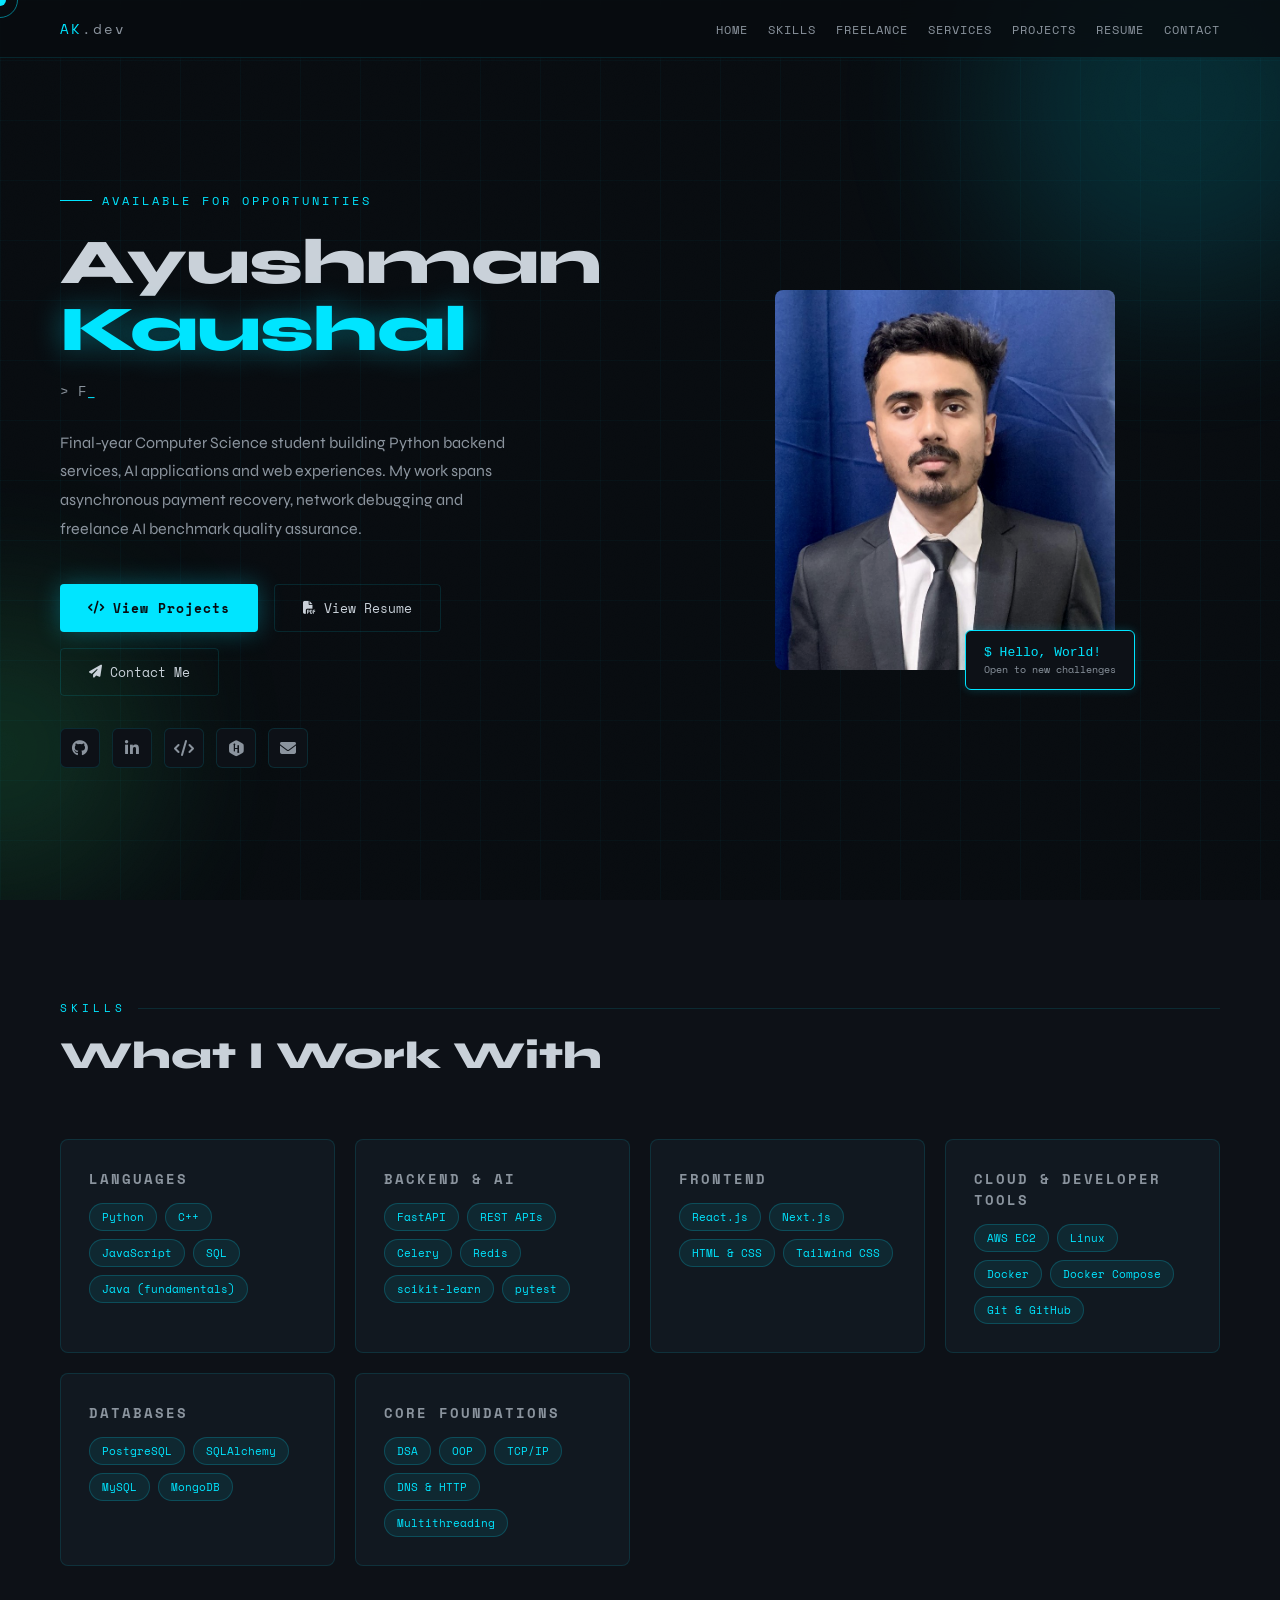
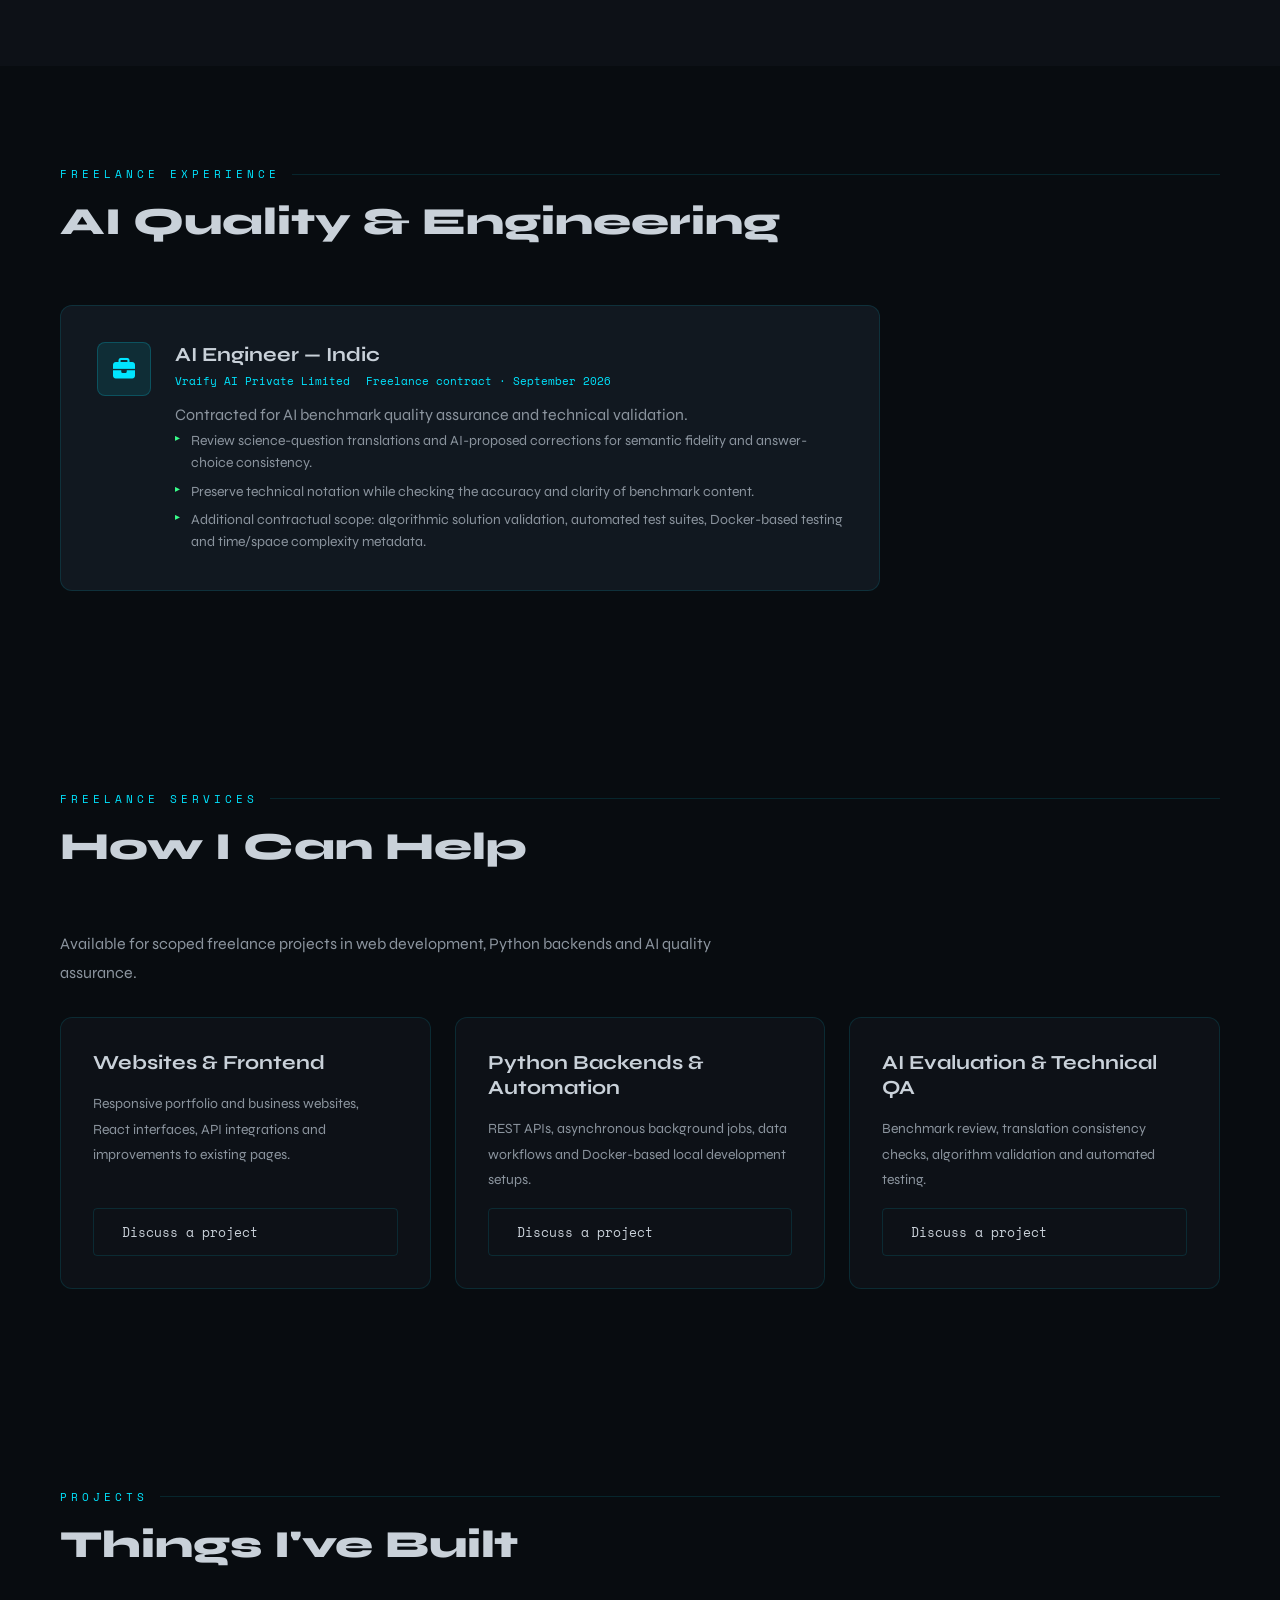
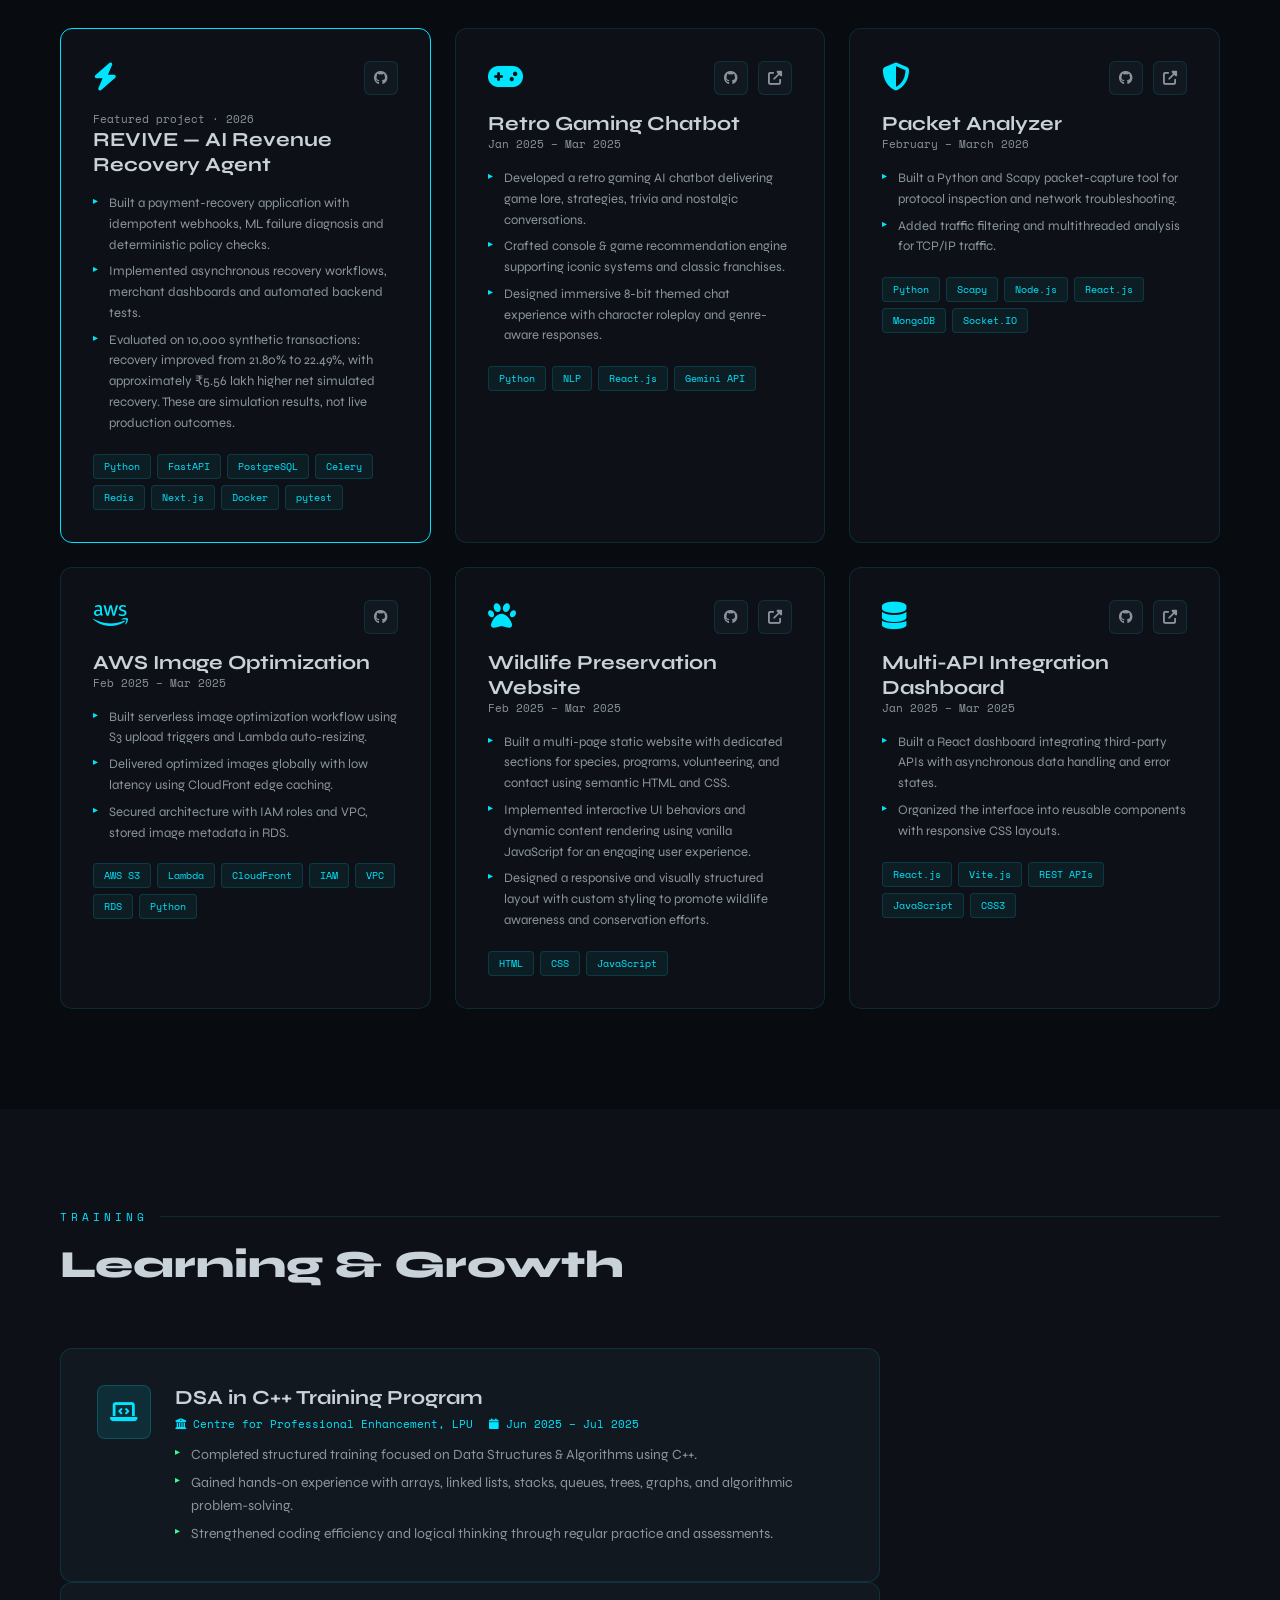
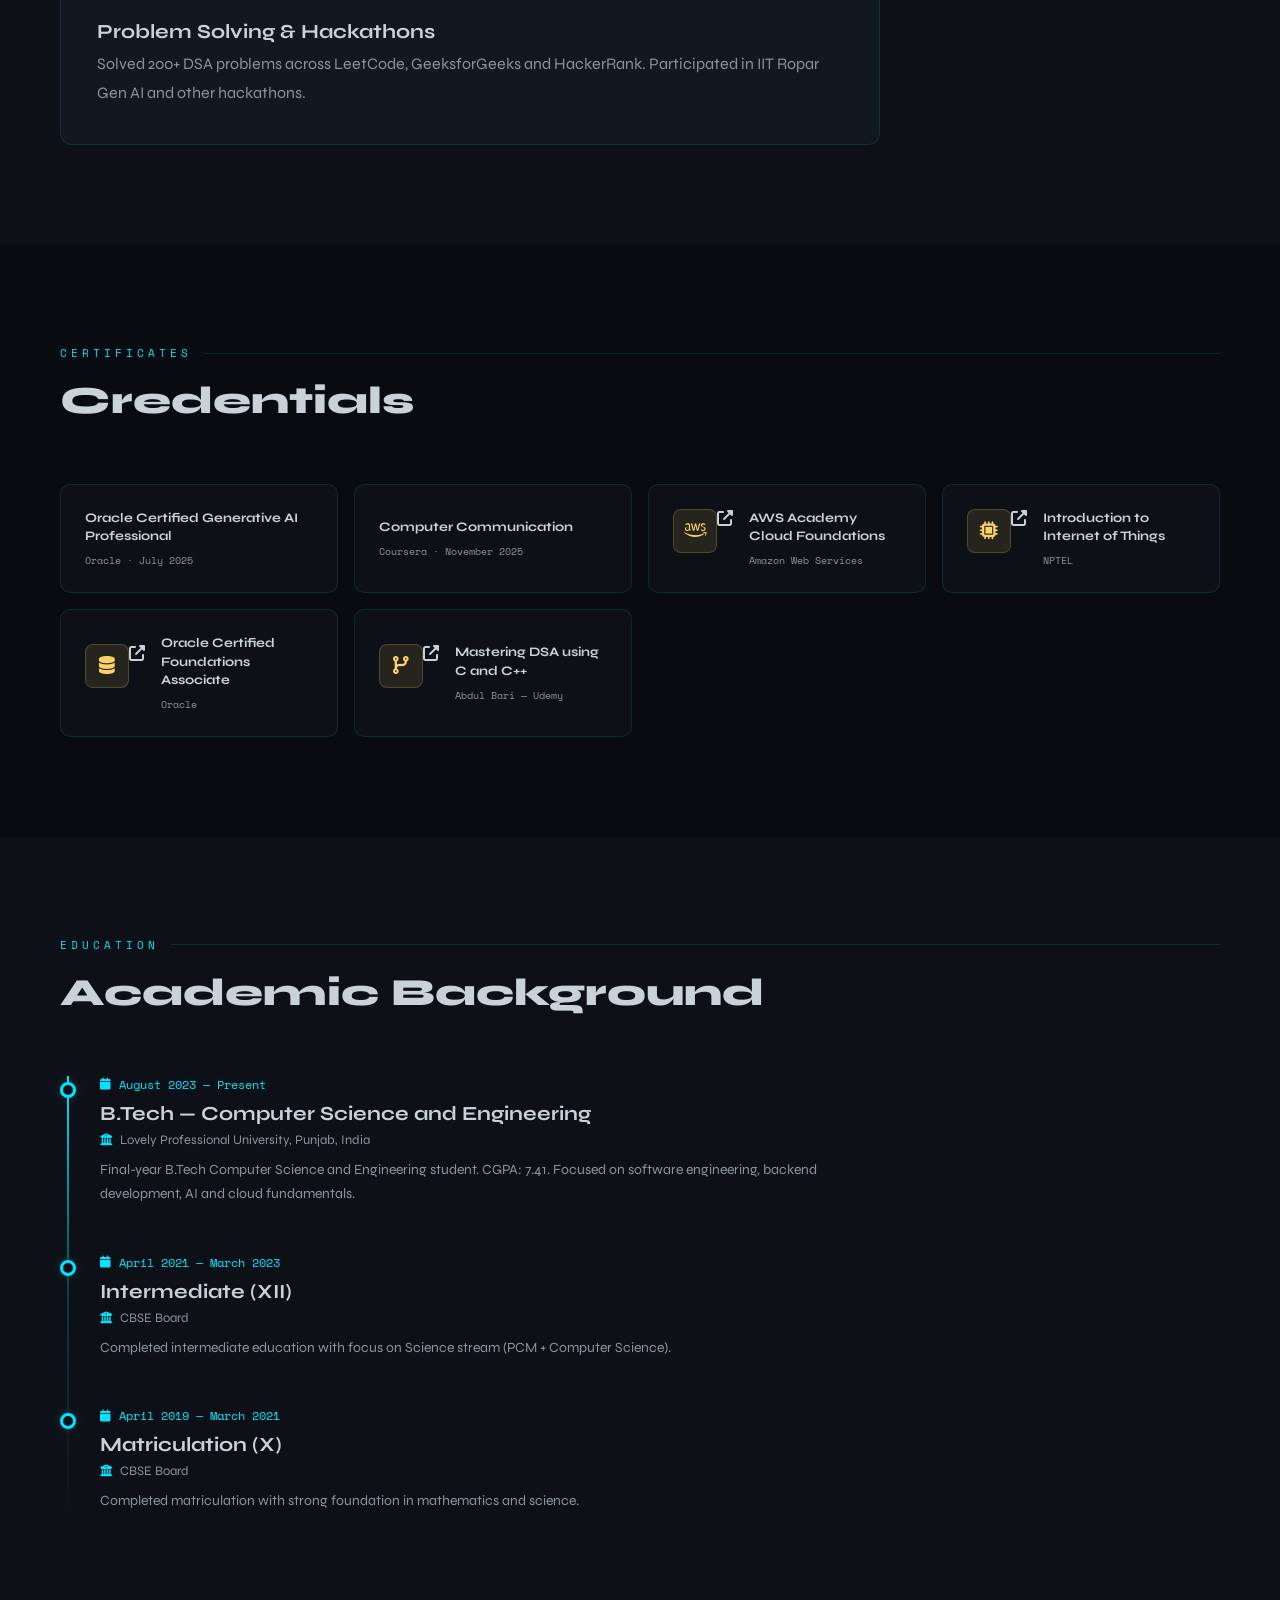
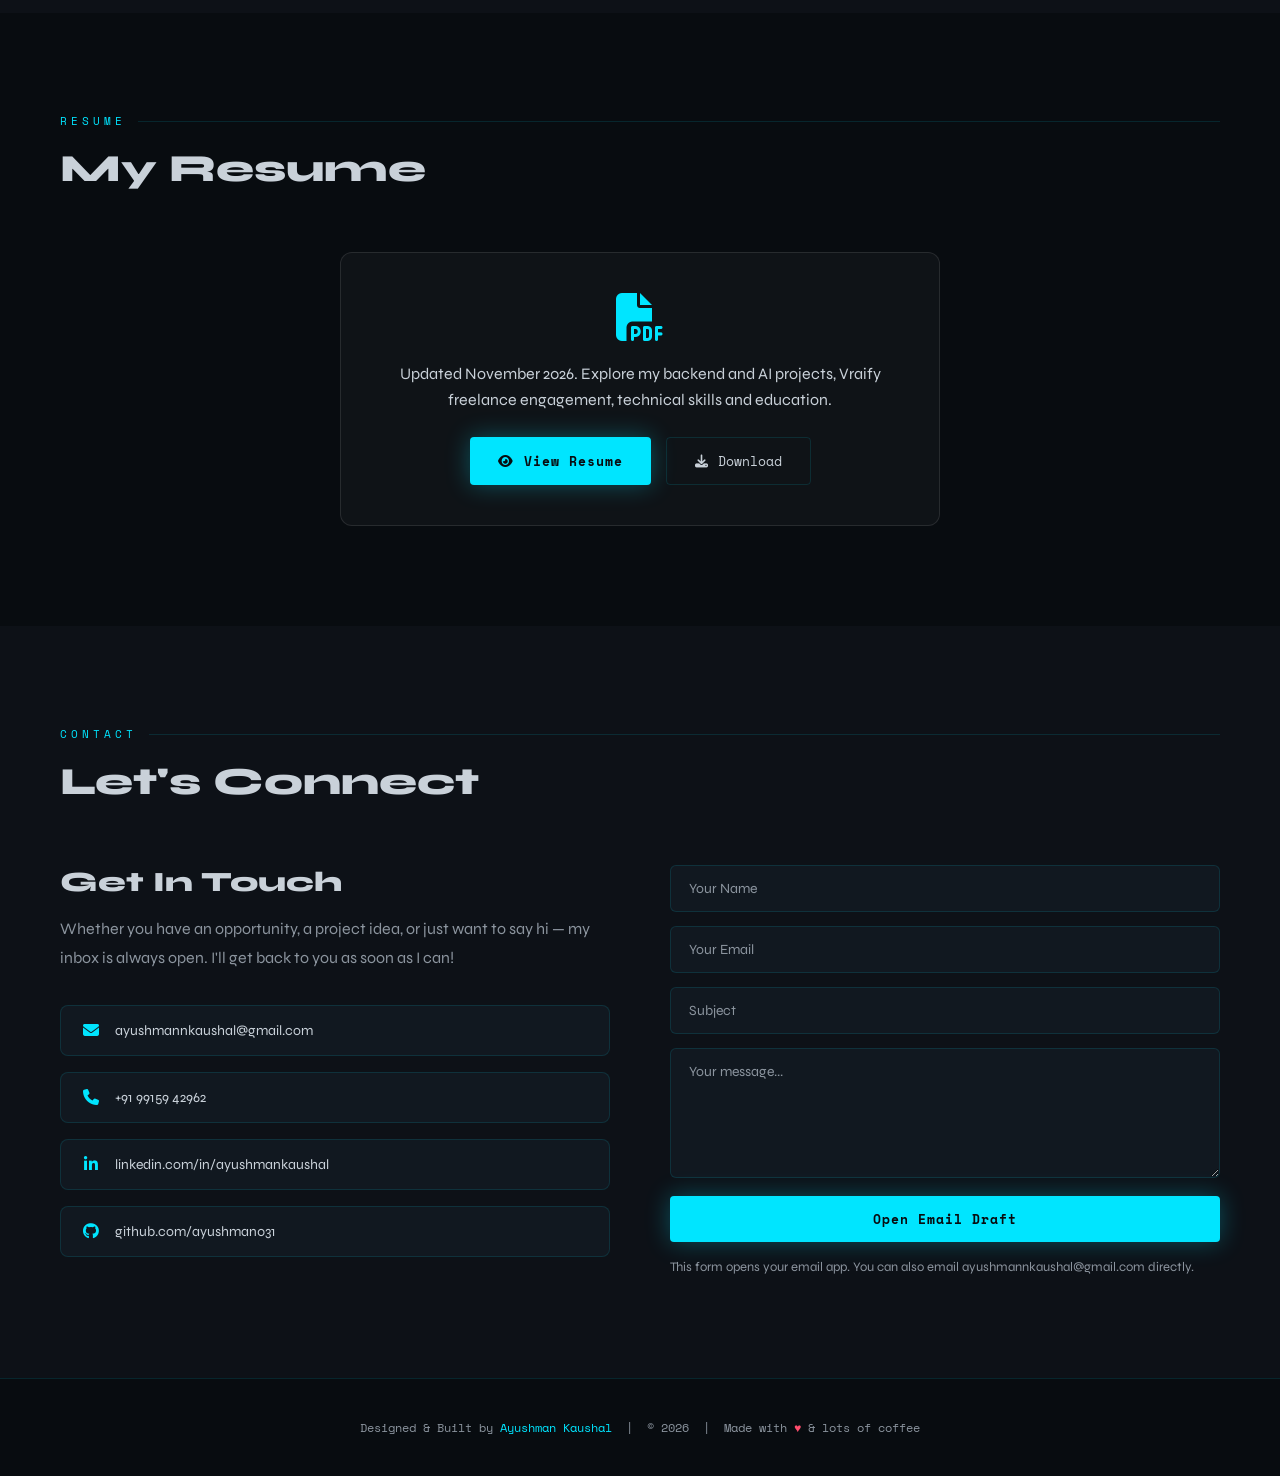
==== commit 94b9f0d9: "Refresh portfolio with freelance sections, REVIVE project and latest resume" ====
--- a/index.html
+++ b/index.html
@@ -1,545 +1,415 @@
 <!DOCTYPE html>
+
 <html lang="en">
+<head>
+<meta charset="utf-8"/>
+<meta content="width=device-width, initial-scale=1.0" name="viewport"/>
+<title>Ayushman Kaushal — Software Developer &amp; Freelance AI Engineer</title>
+<link href="https://fonts.googleapis.com" rel="preconnect"/>
+<link href="https://fonts.googleapis.com/css2?family=Space+Mono:wght@400;700&amp;family=Syne:wght@400;600;700;800&amp;display=swap" rel="stylesheet"/>
+<link href="https://cdnjs.cloudflare.com/ajax/libs/font-awesome/6.5.0/css/all.min.css" rel="stylesheet"/>
+<link href="style.css" rel="stylesheet"/>
+<meta content="Ayushman Kaushal: software developer and freelance AI engineer. Explore backend, AI and web projects, freelance services, experience and resume." name="description"/></head>
+<body>
+<div id="cursor"></div>
+<div id="cursor-ring"></div>
+<!-- Floating Orbs -->
+<div class="orb orb1"></div>
+<div class="orb orb2"></div>
+<nav id="navbar">
+<div class="nav-logo">AK<span>.dev</span></div>
+<ul class="nav-links" id="navLinks"><li><a href="#hero">Home</a></li><li><a href="#skills">Skills</a></li><li><a href="#experience">Freelance</a></li><li><a href="#services">Services</a></li><li><a href="#projects">Projects</a></li><li><a href="#resume">Resume</a></li><li><a href="#contact">Contact</a></li></ul>
+<button aria-controls="navLinks" aria-expanded="false" aria-label="Toggle navigation" class="hamburger" id="hamburger" onclick="toggleMenu()" type="button">
+<span></span>
+<span></span>
+<span></span>
+</button>
+</nav>
+<section id="hero">
+<div class="hero-left">
+<div class="hero-tag">Available for Opportunities</div>
+<h1 class="hero-name">
+<span class="first">Ayushman<br/></span>
+<span class="last">Kaushal</span>
+</h1>
+<p class="hero-role">
+        &gt; <span id="typed">Software Developer</span><span class="cursor-blink" style="color:var(--cyan)">_</span>
+</p>
+<p class="hero-desc">Final-year Computer Science student building Python backend services, AI applications and web experiences. My work spans asynchronous payment recovery, network debugging and freelance AI benchmark quality assurance.</p>
+<div class="hero-cta">
+<a class="btn-primary" href="#projects">
+<i class="fas fa-code"></i> View Projects
+        </a>
+<a class="btn-outline" href="latest_resume.pdf" rel="noopener noreferrer" target="_blank">
+<i class="fas fa-file-pdf"></i> View Resume
+        </a>
+<a class="btn-outline" href="#contact">
+<i class="fas fa-paper-plane"></i> Contact Me
+        </a>
+</div>
+<div class="hero-social">
+<a class="social-link" href="https://github.com/ayushman031" rel="noopener noreferrer" target="_blank" title="GitHub">
+<i class="fab fa-github"></i>
+</a>
+<a class="social-link" href="https://www.linkedin.com/in/ayushmankaushal/" rel="noopener noreferrer" target="_blank" title="LinkedIn">
+<i class="fab fa-linkedin-in"></i>
+</a>
+<a class="social-link" href="https://leetcode.com/u/ayushmankaushal028/" rel="noopener noreferrer" target="_blank" title="LeetCode">
+<i class="fas fa-code"></i>
+</a>
+<a class="social-link" href="https://www.hackerrank.com/profile/ayushmannkaushal" rel="noopener noreferrer" target="_blank" title="HackerRank">
+<i class="fab fa-hackerrank"></i>
+</a>
+<a class="social-link" href="mailto:ayushmannkaushal@gmail.com" title="Email">
+<i class="fas fa-envelope"></i>
+</a>
+</div>
+</div>
+<div class="hero-right">
+<div class="photo-frame">
+<img alt="Ayushman Kaushal" src="pfp.jpg"/>
+<div class="photo-badge">
+<code style="color:var(--cyan);font-size:13px;">$ Hello, World!</code>
+<span>Open to new challenges</span>
+</div>
+</div>
+</div>
+</section>
+<section id="skills">
+<div class="section-label">Skills</div>
+<h2 class="section-title">What I Work With</h2>
+<div class="skills-grid"><div class="skill-card reveal"><h4>Languages</h4><div class="skill-tags"><span class="skill-tag">Python</span><span class="skill-tag">C++</span><span class="skill-tag">JavaScript</span><span class="skill-tag">SQL</span><span class="skill-tag">Java (fundamentals)</span></div></div><div class="skill-card reveal"><h4>Backend &amp; AI</h4><div class="skill-tags"><span class="skill-tag">FastAPI</span><span class="skill-tag">REST APIs</span><span class="skill-tag">Celery</span><span class="skill-tag">Redis</span><span class="skill-tag">scikit-learn</span><span class="skill-tag">pytest</span></div></div><div class="skill-card reveal"><h4>Frontend</h4><div class="skill-tags"><span class="skill-tag">React.js</span><span class="skill-tag">Next.js</span><span class="skill-tag">HTML &amp; CSS</span><span class="skill-tag">Tailwind CSS</span></div></div><div class="skill-card reveal"><h4>Cloud &amp; Developer Tools</h4><div class="skill-tags"><span class="skill-tag">AWS EC2</span><span class="skill-tag">Linux</span><span class="skill-tag">Docker</span><span class="skill-tag">Docker Compose</span><span class="skill-tag">Git &amp; GitHub</span></div></div><div class="skill-card reveal"><h4>Databases</h4><div class="skill-tags"><span class="skill-tag">PostgreSQL</span><span class="skill-tag">SQLAlchemy</span><span class="skill-tag">MySQL</span><span class="skill-tag">MongoDB</span></div></div><div class="skill-card reveal"><h4>Core Foundations</h4><div class="skill-tags"><span class="skill-tag">DSA</span><span class="skill-tag">OOP</span><span class="skill-tag">TCP/IP</span><span class="skill-tag">DNS &amp; HTTP</span><span class="skill-tag">Multithreading</span></div></div></div>
+</section>
+<section id="experience"><div class="section-label">Freelance Experience</div><h2 class="section-title">AI Quality &amp; Engineering</h2><div class="training-card reveal"><div class="training-icon"><i class="fas fa-briefcase"></i></div><div><h3>AI Engineer — Indic</h3><div class="training-meta"><span>Vraify AI Private Limited</span><span>Freelance contract · September 2026</span></div><p>Contracted for AI benchmark quality assurance and technical validation.</p><ul><li>Review science-question translations and AI-proposed corrections for semantic fidelity and answer-choice consistency.</li><li>Preserve technical notation while checking the accuracy and clarity of benchmark content.</li><li>Additional contractual scope: algorithmic solution validation, automated test suites, Docker-based testing and time/space complexity metadata.</li></ul></div></div></section><section id="services"><div class="section-label">Freelance Services</div><h2 class="section-title">How I Can Help</h2><p class="section-intro">Available for scoped freelance projects in web development, Python backends and AI quality assurance.</p><div class="projects-grid"><article class="project-card reveal"><h3>Websites &amp; Frontend</h3><p>Responsive portfolio and business websites, React interfaces, API integrations and improvements to existing pages.</p><a class="btn-outline" href="mailto:ayushmannkaushal@gmail.com?subject=Freelance%20project%20enquiry">Discuss a project</a></article><article class="project-card reveal"><h3>Python Backends &amp; Automation</h3><p>REST APIs, asynchronous background jobs, data workflows and Docker-based local development setups.</p><a class="btn-outline" href="mailto:ayushmannkaushal@gmail.com?subject=Freelance%20project%20enquiry">Discuss a project</a></article><article class="project-card reveal"><h3>AI Evaluation &amp; Technical QA</h3><p>Benchmark review, translation consistency checks, algorithm validation and automated testing.</p><a class="btn-outline" href="mailto:ayushmannkaushal@gmail.com?subject=Freelance%20project%20enquiry">Discuss a project</a></article></div></section><section id="projects">
+<div class="section-label">Projects</div>
+<h2 class="section-title">Things I've Built</h2>
+<div class="projects-grid"><article class="project-card reveal featured-project"><div class="project-top"><div class="project-icon"><i class="fas fa-bolt"></i></div><div class="project-links"><a href="https://github.com/ayushman031/revive-ai" rel="noopener noreferrer" target="_blank" title="REVIVE source code"><i class="fab fa-github"></i></a></div></div><div><div class="project-period">Featured project · 2026</div><h3>REVIVE — AI Revenue Recovery Agent</h3></div><ul><li>Built a payment-recovery application with idempotent webhooks, ML failure diagnosis and deterministic policy checks.</li><li>Implemented asynchronous recovery workflows, merchant dashboards and automated backend tests.</li><li>Evaluated on 10,000 synthetic transactions: recovery improved from 21.80% to 22.49%, with approximately ₹5.56 lakh higher net simulated recovery. These are simulation results, not live production outcomes.</li></ul><div class="tech-stack"><span class="tech-badge">Python</span><span class="tech-badge">FastAPI</span><span class="tech-badge">PostgreSQL</span><span class="tech-badge">Celery</span><span class="tech-badge">Redis</span><span class="tech-badge">Next.js</span><span class="tech-badge">Docker</span><span class="tech-badge">pytest</span></div></article>
+<div class="project-card reveal">
+<div class="project-top">
+<div class="project-icon"><i class="fas fa-gamepad"></i></div>
+<div class="project-links">
+<a href="https://github.com/ayushman031/chatbot" rel="noopener noreferrer" target="_blank" title="GitHub">
+<i class="fab fa-github"></i>
+</a>
+<a href="https://gsmingbot.vercel.app/" rel="noopener noreferrer" target="_blank" title="Live">
+<i class="fas fa-external-link-alt"></i>
+</a>
+</div>
+</div>
+<div>
+<h3>Retro Gaming Chatbot</h3>
+<div class="project-period">Jan 2025 – Mar 2025</div>
+</div>
+<ul>
+<li>Developed a retro gaming AI chatbot delivering game lore, strategies, trivia and nostalgic conversations.
+          </li>
+<li>Crafted console &amp; game recommendation engine supporting iconic systems and classic franchises.</li>
+<li>Designed immersive 8-bit themed chat experience with character roleplay and genre-aware responses.</li>
+</ul>
+<div class="tech-stack">
+<span class="tech-badge">Python</span>
+<span class="tech-badge">NLP</span>
+<span class="tech-badge">React.js</span>
+<span class="tech-badge">Gemini API</span>
+</div>
+</div>
+<div class="project-card reveal">
+<div class="project-top">
+<div class="project-icon"><i class="fas fa-shield-halved"></i></div>
+<div class="project-links">
+<a href="https://github.com/ayushman031/packet-analyzer" rel="noopener noreferrer" target="_blank" title="GitHub">
+<i class="fab fa-github"></i>
+</a>
+<a href="https://packet-analyzer-three.vercel.app/" rel="noopener noreferrer" target="_blank" title="Live">
+<i class="fas fa-external-link-alt"></i>
+</a>
+</div>
+</div>
+<div>
+<h3>Packet Analyzer</h3>
+<div class="project-period">February – March 2026</div>
+</div>
+<ul><li>Built a Python and Scapy packet-capture tool for protocol inspection and network troubleshooting.</li><li>Added traffic filtering and multithreaded analysis for TCP/IP traffic.</li></ul>
+<div class="tech-stack">
+<span class="tech-badge">Python</span>
+<span class="tech-badge">Scapy</span>
+<span class="tech-badge">Node.js</span>
+<span class="tech-badge">React.js</span>
+<span class="tech-badge">MongoDB</span>
+<span class="tech-badge">Socket.IO</span>
+</div>
+</div>
+<div class="project-card reveal">
+<div class="project-top">
+<div class="project-icon"><i class="fab fa-aws"></i></div>
+<div class="project-links">
+<a href="https://github.com/ayushman031/img-optimization" rel="noopener noreferrer" target="_blank" title="GitHub">
+<i class="fab fa-github"></i>
+</a>
 
-<head>
-  <meta charset="UTF-8" />
-  <meta name="viewport" content="width=device-width, initial-scale=1.0" />
-  <title>Ayushman Kaushal — Developer &amp; Cloud Enthusiast</title>
-  <link rel="preconnect" href="https://fonts.googleapis.com" />
-  <link
-    href="https://fonts.googleapis.com/css2?family=Space+Mono:wght@400;700&family=Syne:wght@400;600;700;800&display=swap"
-    rel="stylesheet" />
-  <link rel="stylesheet" href="https://cdnjs.cloudflare.com/ajax/libs/font-awesome/6.5.0/css/all.min.css" />
-  <link rel="stylesheet" href="style.css" />
-</head>
-
-<body>
-
-  <div id="cursor"></div>
-  <div id="cursor-ring"></div>
-
-  <!-- Floating Orbs -->
-  <div class="orb orb1"></div>
-  <div class="orb orb2"></div>
-
-  <nav id="navbar">
-    <div class="nav-logo">AK<span>.dev</span></div>
-    <ul class="nav-links" id="navLinks">
-      <li><a href="#hero">Home</a></li>
-      <li><a href="#skills">Skills</a></li>
-      <li><a href="#projects">Projects</a></li>
-      <li><a href="#training">Training</a></li>
-      <li><a href="#certificates">Certs</a></li>
-      <li><a href="#education">Education</a></li>
-      <li><a href="#resume">Resume</a></li>
-      <li><a href="#contact">Contact</a></li>
-    </ul>
-    <div class="hamburger" id="hamburger" onclick="toggleMenu()">
-      <span></span>
-      <span></span>
-      <span></span>
-    </div>
-  </nav>
-
-  <section id="hero">
-    <div class="hero-left">
-      <div class="hero-tag">Available for Opportunities</div>
-      <h1 class="hero-name">
-        <span class="first">Ayushman<br /></span>
-        <span class="last">Kaushal</span>
-      </h1>
-      <p class="hero-role">
-        &gt;&nbsp;<span id="typed"></span><span class="cursor-blink" style="color:var(--cyan)">_</span>
-      </p>
-      <p class="hero-desc">
-        Passionate developer blending full-stack engineering with cloud architecture.
-        I build things that live on the internet — from intelligent AI chatbots to
-        serverless AWS pipelines.
-      </p>
-      <div class="hero-cta">
-        <a href="#projects" class="btn-primary">
-          <i class="fas fa-code"></i> View Projects
+</div>
+</div>
+<div>
+<h3>AWS Image Optimization</h3>
+<div class="project-period">Feb 2025 – Mar 2025</div>
+</div>
+<ul>
+<li>Built serverless image optimization workflow using S3 upload triggers and Lambda auto-resizing.</li>
+<li>Delivered optimized images globally with low latency using CloudFront edge caching.</li>
+<li>Secured architecture with IAM roles and VPC, stored image metadata in RDS.</li>
+</ul>
+<div class="tech-stack">
+<span class="tech-badge">AWS S3</span>
+<span class="tech-badge">Lambda</span>
+<span class="tech-badge">CloudFront</span>
+<span class="tech-badge">IAM</span>
+<span class="tech-badge">VPC</span>
+<span class="tech-badge">RDS</span>
+<span class="tech-badge">Python</span>
+</div>
+</div>
+<div class="project-card reveal">
+<div class="project-top">
+<div class="project-icon"><i class="fa-solid fa-paw"></i></div>
+<div class="project-links">
+<a href="https://github.com/ayushman031/wildlife-preservation" rel="noopener noreferrer" target="_blank" title="GitHub">
+<i class="fab fa-github"></i>
+</a>
+<a href="https://wildlifeindia.netlify.app/" rel="noopener noreferrer" target="_blank" title="Live">
+<i class="fas fa-external-link-alt"></i>
+</a>
+</div>
+</div>
+<div>
+<h3>Wildlife Preservation Website</h3>
+<div class="project-period">Feb 2025 – Mar 2025</div>
+</div>
+<ul>
+<li>Built a multi-page static website with dedicated sections for species, programs, volunteering, and contact
+            using semantic HTML and CSS.</li>
+<li>Implemented interactive UI behaviors and dynamic content rendering using vanilla JavaScript for an
+            engaging user experience.</li>
+<li>Designed a responsive and visually structured layout with custom styling to promote wildlife awareness and
+            conservation efforts.</li>
+</ul>
+<div class="tech-stack">
+<span class="tech-badge">HTML</span>
+<span class="tech-badge">CSS</span>
+<span class="tech-badge">JavaScript</span>
+</div>
+</div>
+<div class="project-card reveal">
+<div class="project-top">
+<div class="project-icon"><i class="fa-solid fa-database"></i></div>
+<div class="project-links">
+<a href="https://github.com/ayushman031/multi-api-react-app" rel="noopener noreferrer" target="_blank" title="GitHub">
+<i class="fab fa-github"></i>
+</a>
+<a href="https://multi-api-react-app.vercel.app/" rel="noopener noreferrer" target="_blank" title="Live">
+<i class="fas fa-external-link-alt"></i>
+</a>
+</div>
+</div>
+<div>
+<h3>Multi-API Integration Dashboard</h3>
+<div class="project-period">Jan 2025 – Mar 2025</div>
+</div>
+<ul><li>Built a React dashboard integrating third-party APIs with asynchronous data handling and error states.</li><li>Organized the interface into reusable components with responsive CSS layouts.</li></ul>
+<div class="tech-stack">
+<span class="tech-badge">React.js</span>
+<span class="tech-badge">Vite.js</span>
+<span class="tech-badge">REST APIs</span>
+<span class="tech-badge">JavaScript</span>
+<span class="tech-badge">CSS3</span>
+</div>
+</div>
+</div>
+</section>
+<section id="training">
+<div class="section-label">Training</div>
+<h2 class="section-title">Learning &amp; Growth</h2>
+<div class="training-card reveal">
+<div class="training-icon"><i class="fas fa-laptop-code"></i></div>
+<div>
+<h3>DSA in C++ Training Program</h3>
+<div class="training-meta">
+<span><i class="fas fa-university"></i> Centre for Professional Enhancement, LPU</span>
+<span><i class="fas fa-calendar"></i> Jun 2025 – Jul 2025</span>
+</div>
+<ul>
+<li>Completed structured training focused on Data Structures &amp; Algorithms using C++.</li>
+<li>Gained hands-on experience with arrays, linked lists, stacks, queues, trees, graphs, and algorithmic
+            problem-solving.</li>
+<li>Strengthened coding efficiency and logical thinking through regular practice and assessments.</li>
+</ul>
+</div>
+</div>
+<div class="training-card reveal"><div><h3>Problem Solving &amp; Hackathons</h3><p>Solved 200+ DSA problems across LeetCode, GeeksforGeeks and HackerRank. Participated in IIT Ropar Gen AI and other hackathons.</p></div></div></section>
+<section id="certificates">
+<div class="section-label">Certificates</div>
+<h2 class="section-title">Credentials</h2>
+<div class="certs-grid"><div class="cert-card reveal"><div><h5>Oracle Certified Generative AI Professional</h5><span>Oracle · July 2025</span></div></div><div class="cert-card reveal"><div><h5>Computer Communication</h5><span>Coursera · November 2025</span></div></div>
+<div class="cert-card reveal">
+<div class="cert-top" style="display: flex; justify-content: space-between; align-items: flex-start; margin-bottom: 15px;">
+<div class="cert-icon"><i class="fab fa-aws"></i></div>
+<a href="https://www.credly.com/badges/ceba41ea-c266-4e83-8a52-253b212b01d8/" rel="noopener noreferrer" style="color: var(--light-slate); transition: color 0.3s ease;" target="_blank" title="View Certificate">
+<i class="fas fa-external-link-alt"></i>
+</a>
+</div>
+<div>
+<h5>AWS Academy Cloud Foundations</h5>
+<span>Amazon Web Services</span>
+</div>
+</div>
+<div class="cert-card reveal">
+<div class="cert-top" style="display: flex; justify-content: space-between; align-items: flex-start; margin-bottom: 15px;">
+<div class="cert-icon"><i class="fas fa-microchip"></i></div>
+<a href="https://nptel.ac.in/noc/courses/noc24/SEM1/noc24-cs48/" rel="noopener noreferrer" style="color: var(--light-slate); transition: color 0.3s ease;" target="_blank" title="View Certificate">
+<i class="fas fa-external-link-alt"></i>
+</a>
+</div>
+<div>
+<h5>Introduction to Internet of Things</h5>
+<span>NPTEL</span>
+</div>
+</div>
+<div class="cert-card reveal">
+<div class="cert-top" style="display: flex; justify-content: space-between; align-items: flex-start; margin-bottom: 15px;">
+<div class="cert-icon"><i class="fas fa-database"></i></div>
+<a href="https://catalog-education.oracle.com/ords/certview/sharebadge?id=1919AE01F8F482DDF8879045A8CA3AD1108215EB46D60630D29C441A9CB7C" rel="noopener noreferrer" style="color: var(--light-slate); transition: color 0.3s ease;" target="_blank" title="View Certificate">
+<i class="fas fa-external-link-alt"></i>
+</a>
+</div>
+<div>
+<h5>Oracle Certified Foundations Associate</h5>
+<span>Oracle</span>
+</div>
+</div>
+<div class="cert-card reveal">
+<div class="cert-top" style="display: flex; justify-content: space-between; align-items: flex-start; margin-bottom: 15px;">
+<div class="cert-icon"><i class="fas fa-code-branch"></i></div>
+<a href="https://www.udemy.com/certificate/UC-5bad6445-456c-4e83-8a52-253b212b01d8/" rel="noopener noreferrer" style="color: var(--light-slate); transition: color 0.3s ease;" target="_blank" title="View Certificate">
+<i class="fas fa-external-link-alt"></i>
+</a>
+</div>
+<div>
+<h5>Mastering DSA using C and C++</h5>
+<span>Abdul Bari — Udemy</span>
+</div>
+</div>
+</div>
+</section>
+<section id="education">
+<div class="section-label">Education</div>
+<h2 class="section-title">Academic Background</h2>
+<div class="education-timeline">
+<div class="edu-item reveal">
+<div class="edu-marker"></div>
+<div class="edu-content">
+<div class="edu-date"><i class="fas fa-calendar"></i> August 2023 — Present</div>
+<h3>B.Tech — Computer Science and Engineering</h3>
+<p class="edu-place"><i class="fas fa-university"></i> Lovely Professional University, Punjab, India</p>
+<p class="edu-desc">Final-year B.Tech Computer Science and Engineering student. CGPA: 7.41. Focused on software engineering, backend development, AI and cloud fundamentals.</p>
+</div>
+</div>
+<div class="edu-item reveal">
+<div class="edu-marker"></div>
+<div class="edu-content">
+<div class="edu-date"><i class="fas fa-calendar"></i> April 2021 — March 2023</div>
+<h3>Intermediate (XII)</h3>
+<p class="edu-place"><i class="fas fa-university"></i> CBSE Board</p>
+<p class="edu-desc">Completed intermediate education with focus on Science stream (PCM + Computer Science).</p>
+</div>
+</div>
+<div class="edu-item reveal">
+<div class="edu-marker"></div>
+<div class="edu-content">
+<div class="edu-date"><i class="fas fa-calendar"></i> April 2019 — March 2021</div>
+<h3>Matriculation (X)</h3>
+<p class="edu-place"><i class="fas fa-university"></i> CBSE Board</p>
+<p class="edu-desc">Completed matriculation with strong foundation in mathematics and science.</p>
+</div>
+</div>
+</div>
+</section>
+<section id="resume">
+<div class="section-label">Resume</div>
+<h2 class="section-title">My Resume</h2>
+<div class="resume-container reveal" style="text-align: center; padding: 40px; background: rgba(255, 255, 255, 0.03); border: 1px solid rgba(255, 255, 255, 0.1); border-radius: 12px; max-width: 600px; margin: 0 auto;">
+<i class="fas fa-file-pdf" style="font-size: 3rem; color: var(--cyan); margin-bottom: 20px;"></i>
+<p style="margin-bottom: 25px; color: var(--light-slate); line-height: 1.6;">Updated November 2026. Explore my backend and AI projects, Vraify freelance engagement, technical skills and education.</p>
+<div style="display: flex; gap: 15px; justify-content: center; flex-wrap: wrap;">
+<a class="btn-primary" href="latest_resume.pdf" rel="noopener noreferrer" style="display: inline-flex; width: auto; justify-content: center; gap: 10px;" target="_blank">
+<i class="fas fa-eye"></i> View Resume
         </a>
-        <a href="latest_resume.pdf" target="_blank" class="btn-outline">
-          <i class="fas fa-file-pdf"></i> View Resume
+<a class="btn-outline" download="Ayushman_Kaushal_Resume.pdf" href="latest_resume.pdf" style="display: inline-flex; width: auto; justify-content: center; gap: 10px;">
+<i class="fas fa-download"></i> Download
         </a>
-        <a href="#contact" class="btn-outline">
-          <i class="fas fa-paper-plane"></i> Contact Me
-        </a>
-      </div>
-      <div class="hero-social">
-        <a href="https://github.com/ayushman031" target="_blank" class="social-link" title="GitHub">
-          <i class="fab fa-github"></i>
-        </a>
-        <a href="https://www.linkedin.com/in/ayushmankaushal/" target="_blank" class="social-link" title="LinkedIn">
-          <i class="fab fa-linkedin-in"></i>
-        </a>
-        <a href="https://leetcode.com/u/ayushmankaushal028/" target="_blank" class="social-link" title="LeetCode">
-          <i class="fas fa-code"></i>
-        </a>
-        <a href="https://www.hackerrank.com/profile/ayushmannkaushal" target="_blank" class="social-link"
-          title="HackerRank">
-          <i class="fab fa-hackerrank"></i>
-        </a>
-        <a href="mailto:ayushmannkaushal@gmail.com" class="social-link" title="Email">
-          <i class="fas fa-envelope"></i>
-        </a>
-      </div>
-    </div>
-
-    <div class="hero-right">
-      <div class="photo-frame">
-        <img src="pfp.jpg" alt="Ayushman Kaushal" />
-        <div class="photo-badge">
-          <code style="color:var(--cyan);font-size:13px;">$ Hello, World!</code>
-          <span>Open to new challenges</span>
-        </div>
-      </div>
-    </div>
-  </section>
-
-  <section id="skills">
-    <div class="section-label">02. Skills</div>
-    <h2 class="section-title">What I Work With</h2>
-    <div class="skills-grid">
-
-      <div class="skill-card reveal">
-        <div class="skill-card-icon"><i class="fas fa-code"></i></div>
-        <h4>Languages</h4>
-        <div class="skill-tags">
-          <span class="skill-tag">C++</span>
-          <span class="skill-tag">JavaScript</span>
-          <span class="skill-tag">Python</span>
-        </div>
-      </div>
-
-      <div class="skill-card reveal">
-        <div class="skill-card-icon"><i class="fas fa-layer-group"></i></div>
-        <h4>Frameworks &amp; UI</h4>
-        <div class="skill-tags">
-          <span class="skill-tag green">React.js</span>
-          <span class="skill-tag green">Bootstrap</span>
-          <span class="skill-tag green">HTML &amp; CSS</span>
-        </div>
-      </div>
-
-      <div class="skill-card reveal">
-        <div class="skill-card-icon"><i class="fas fa-cloud"></i></div>
-        <h4>Cloud &amp; DevOps</h4>
-        <div class="skill-tags">
-          <span class="skill-tag yellow">AWS</span>
-          <span class="skill-tag yellow">Azure</span>
-          <span class="skill-tag yellow">Docker</span>
-          <span class="skill-tag yellow">Kubernetes</span>
-          <span class="skill-tag yellow">Linux</span>
-          <span class="skill-tag yellow">Apache Cloud Stack</span>
-        </div>
-      </div>
-
-      <div class="skill-card reveal">
-        <div class="skill-card-icon"><i class="fas fa-database"></i></div>
-        <h4>Databases</h4>
-        <div class="skill-tags">
-          <span class="skill-tag red">MySQL</span>
-          <span class="skill-tag red">RDS</span>
-          <span class="skill-tag red">MongoDB</span>
-        </div>
-      </div>
-
-    </div>
-  </section>
-
-  <section id="projects">
-    <div class="section-label">03. Projects</div>
-    <h2 class="section-title">Things I've Built</h2>
-    <div class="projects-grid">
-
-      <div class="project-card reveal">
-        <div class="project-top">
-          <div class="project-icon"><i class="fas fa-gamepad"></i></div>
-          <div class="project-links">
-            <a href="https://github.com/ayushman031/chatbot" target="_blank" title="GitHub">
-              <i class="fab fa-github"></i>
-            </a>
-            <a href="https://gsmingbot.vercel.app/" target="_blank" title="Live">
-              <i class="fas fa-external-link-alt"></i>
-            </a>
-          </div>
-        </div>
-        <div>
-          <h3>Retro Gaming Chatbot</h3>
-          <div class="project-period">Jan 2025 – Mar 2025</div>
-        </div>
-        <ul>
-          <li>Developed a retro gaming AI chatbot delivering game lore, strategies, trivia and nostalgic conversations.
-          </li>
-          <li>Crafted console &amp; game recommendation engine supporting iconic systems and classic franchises.</li>
-          <li>Designed immersive 8-bit themed chat experience with character roleplay and genre-aware responses.</li>
-        </ul>
-        <div class="tech-stack">
-          <span class="tech-badge">Python</span>
-          <span class="tech-badge">NLP</span>
-          <span class="tech-badge">React.js</span>
-          <span class="tech-badge">Gemini API</span>
-        </div>
-      </div>
-      <div class="project-card reveal">
-        <div class="project-top">
-          <div class="project-icon"><i class="fas fa-shield-halved"></i></div>
-          <div class="project-links">
-            <a href="https://github.com/ayushman031/packet-analyzer" target="_blank" title="GitHub">
-              <i class="fab fa-github"></i>
-            </a>
-            <a href="https://packet-analyzer-three.vercel.app/" target="_blank" title="Live">
-              <i class="fas fa-external-link-alt"></i>
-            </a>
-          </div>
-        </div>
-        <div>
-          <h3>Packet Analyzer</h3>
-          <div class="project-period">Jan 2025 – Mar 2025</div>
-        </div>
-        <ul>
-          <li>Developed a real-time network packet sniffer using Python and Scapy, supporting protocol analysis for TCP,
-            UDP, ICMP, and DNS.</li>
-          <li>Engineered a Python-based packet sniffer analyzing 500+ simultaneous network connections with
-            multi-threaded packet capture.</li>
-          <li>Designed filtering engine supporting 15+ filter rules for protocol-specific analysis with hexdump payload
-            inspection of 1500-byte frames</li>
-        </ul>
-        <div class="tech-stack">
-          <span class="tech-badge">Python</span>
-          <span class="tech-badge">Scapy</span>
-          <span class="tech-badge">Node.js</span>
-          <span class="tech-badge">React.js</span>
-          <span class="tech-badge">MongoDB</span>
-          <span class="tech-badge">Socket.IO</span>
-        </div>
-      </div>
-
-      <div class="project-card reveal">
-        <div class="project-top">
-          <div class="project-icon"><i class="fab fa-aws"></i></div>
-          <div class="project-links">
-            <a href="https://github.com/ayushman031/img-optimization" target="_blank" title="GitHub">
-              <i class="fab fa-github"></i>
-            </a>
-            <a href="https://fraigo.github.io/image-resizer/" target="_blank" title="Live">
-              <i class="fas fa-external-link-alt"></i>
-            </a>
-          </div>
-        </div>
-        <div>
-          <h3>AWS Image Optimization</h3>
-          <div class="project-period">Feb 2025 – Mar 2025</div>
-        </div>
-        <ul>
-          <li>Built serverless image optimization workflow using S3 upload triggers and Lambda auto-resizing.</li>
-          <li>Delivered optimized images globally with low latency using CloudFront edge caching.</li>
-          <li>Secured architecture with IAM roles and VPC, stored image metadata in RDS.</li>
-        </ul>
-        <div class="tech-stack">
-          <span class="tech-badge">AWS S3</span>
-          <span class="tech-badge">Lambda</span>
-          <span class="tech-badge">CloudFront</span>
-          <span class="tech-badge">IAM</span>
-          <span class="tech-badge">VPC</span>
-          <span class="tech-badge">RDS</span>
-          <span class="tech-badge">Python</span>
-        </div>
-
-
-      </div>
-
-
-      <div class="project-card reveal">
-        <div class="project-top">
-          <div class="project-icon"><i class="fa-solid fa-paw"></i></div>
-          <div class="project-links">
-            <a href="https://github.com/ayushman031/img-optimization" target="_blank" title="GitHub">
-              <i class="fab fa-github"></i>
-            </a>
-            <a href="https://wildlifeindia.netlify.app/" target="_blank" title="Live">
-              <i class="fas fa-external-link-alt"></i>
-            </a>
-          </div>
-        </div>
-        <div>
-          <h3>Wildlife Preservation Website</h3>
-          <div class="project-period">Feb 2025 – Mar 2025</div>
-        </div>
-        <ul>
-          <li>Built a multi-page static website with dedicated sections for species, programs, volunteering, and contact
-            using semantic HTML and CSS.</li>
-          <li>Implemented interactive UI behaviors and dynamic content rendering using vanilla JavaScript for an
-            engaging user experience.</li>
-          <li>Designed a responsive and visually structured layout with custom styling to promote wildlife awareness and
-            conservation efforts.</li>
-        </ul>
-        <div class="tech-stack">
-          <span class="tech-badge">HTML</span>
-          <span class="tech-badge">CSS</span>
-          <span class="tech-badge">JavaScript</span>
-
-        </div>
-      </div>
-      <div class="project-card reveal">
-        <div class="project-top">
-          <div class="project-icon"><i class="fa-solid fa-database"></i></div>
-          <div class="project-links">
-            <a href="https://github.com/ayushman031/multi-api-react-app" target="_blank" title="GitHub">
-              <i class="fab fa-github"></i>
-            </a>
-            <a href="multi-api-react-app.vercel.app" target="_blank" title="Live">
-              <i class="fas fa-external-link-alt"></i>
-            </a>
-          </div>
-        </div>
-        <div>
-          <h3>Multi-Api Intergation Dashboard</h3>
-          <div class="project-period">Jan 2025 – Mar 2025</div>
-        </div>
-        <ul>
-          <li>Engineered a centralized React application consuming 5+ third-party APIs with async data handling and
-            error management.</li>
-          <li>Designed component-based architecture with 15+ reusable components reducing code duplication by 40%.</li>
-          <li>Achieved 95% mobile responsiveness with CSS Grid/Flexbox and optimized bundle size to '&lt;'500KB for faster
-              load times.</li>
-        </ul>
-        <div class="tech-stack">
-          <span class="tech-badge">React.js</span>
-          <span class="tech-badge">Vite.js</span>
-          <span class="tech-badge">REST APIs</span>
-          <span class="tech-badge">JavaScript</span>
-          <span class="tech-badge">CSS3</span>
-        </div>
-      </div>
-
-    </div>
-  </section>
-
-  <section id="training">
-    <div class="section-label">04. Training</div>
-    <h2 class="section-title">Learning &amp; Growth</h2>
-    <div class="training-card reveal">
-      <div class="training-icon"><i class="fas fa-laptop-code"></i></div>
-      <div>
-        <h3>DSA in C++ Training Program</h3>
-        <div class="training-meta">
-          <span><i class="fas fa-university"></i> Centre for Professional Enhancement, LPU</span>
-          <span><i class="fas fa-calendar"></i> Jun 2025 – Jul 2025</span>
-        </div>
-        <ul>
-          <li>Completed structured training focused on Data Structures &amp; Algorithms using C++.</li>
-          <li>Gained hands-on experience with arrays, linked lists, stacks, queues, trees, graphs, and algorithmic
-            problem-solving.</li>
-          <li>Strengthened coding efficiency and logical thinking through regular practice and assessments.</li>
-        </ul>
-      </div>
-    </div>
-  </section>
-
-  <section id="certificates">
-    <div class="section-label">05. Certificates</div>
-    <h2 class="section-title">Credentials</h2>
-    <div class="certs-grid">
-
-      <div class="cert-card reveal">
-        <div class="cert-top"
-          style="display: flex; justify-content: space-between; align-items: flex-start; margin-bottom: 15px;">
-          <div class="cert-icon"><i class="fab fa-aws"></i></div>
-          <a href="https://www.credly.com/badges/ceba41ea-c266-4e83-8a52-253b212b01d8/" target="_blank"
-            title="View Certificate" style="color: var(--light-slate); transition: color 0.3s ease;">
-            <i class="fas fa-external-link-alt"></i>
-          </a>
-        </div>
-        <div>
-          <h5>AWS Academy Cloud Foundations</h5>
-          <span>Amazon Web Services</span>
-        </div>
-      </div>
-
-      <div class="cert-card reveal">
-        <div class="cert-top"
-          style="display: flex; justify-content: space-between; align-items: flex-start; margin-bottom: 15px;">
-          <div class="cert-icon"><i class="fas fa-microchip"></i></div>
-          <a href="https://nptel.ac.in/noc/courses/noc24/SEM1/noc24-cs48/" target="_blank" title="View Certificate"
-            style="color: var(--light-slate); transition: color 0.3s ease;">
-            <i class="fas fa-external-link-alt"></i>
-          </a>
-        </div>
-        <div>
-          <h5>Introduction to Internet of Things</h5>
-          <span>NPTEL</span>
-        </div>
-      </div>
-
-      <div class="cert-card reveal">
-        <div class="cert-top"
-          style="display: flex; justify-content: space-between; align-items: flex-start; margin-bottom: 15px;">
-          <div class="cert-icon"><i class="fas fa-database"></i></div>
-          <a href="https://catalog-education.oracle.com/ords/certview/sharebadge?id=1919AE01F8F482DDF8879045A8CA3AD1108215EB46D60630D29C441A9CB7C"
-            target="_blank" title="View Certificate" style="color: var(--light-slate); transition: color 0.3s ease;">
-            <i class="fas fa-external-link-alt"></i>
-          </a>
-        </div>
-        <div>
-          <h5>Oracle Certified Foundations Associate</h5>
-          <span>Oracle</span>
-        </div>
-      </div>
-
-      <div class="cert-card reveal">
-        <div class="cert-top"
-          style="display: flex; justify-content: space-between; align-items: flex-start; margin-bottom: 15px;">
-          <div class="cert-icon"><i class="fas fa-code-branch"></i></div>
-          <a href="https://www.udemy.com/certificate/UC-5bad6445-456c-4e83-8a52-253b212b01d8/" target="_blank"
-            title="View Certificate" style="color: var(--light-slate); transition: color 0.3s ease;">
-            <i class="fas fa-external-link-alt"></i>
-          </a>
-        </div>
-        <div>
-          <h5>Mastering DSA using C and C++</h5>
-          <span>Abdul Bari — Udemy</span>
-        </div>
-      </div>
-
-    </div>
-  </section>
-
-  <section id="education">
-    <div class="section-label">06. Education</div>
-    <h2 class="section-title">Academic Background</h2>
-    <div class="education-timeline">
-
-      <div class="edu-item reveal">
-        <div class="edu-marker"></div>
-        <div class="edu-content">
-          <div class="edu-date"><i class="fas fa-calendar"></i> August 2023 — Present</div>
-          <h3>B.Tech — Computer Science and Engineering</h3>
-          <p class="edu-place"><i class="fas fa-university"></i> Lovely Professional University, Punjab, India</p>
-          <p class="edu-desc">Currently pursuing B.Tech in CSE. Focused on software engineering, cloud architecture, AI/ML, and competitive programming.</p>
-        </div>
-      </div>
-
-      <div class="edu-item reveal">
-        <div class="edu-marker"></div>
-        <div class="edu-content">
-          <div class="edu-date"><i class="fas fa-calendar"></i> April 2021 — March 2023</div>
-          <h3>Intermediate (XII)</h3>
-          <p class="edu-place"><i class="fas fa-university"></i> CBSE Board</p>
-          <p class="edu-desc">Completed intermediate education with focus on Science stream (PCM + Computer Science).</p>
-        </div>
-      </div>
-
-      <div class="edu-item reveal">
-        <div class="edu-marker"></div>
-        <div class="edu-content">
-          <div class="edu-date"><i class="fas fa-calendar"></i> April 2019 — March 2021</div>
-          <h3>Matriculation (X)</h3>
-          <p class="edu-place"><i class="fas fa-university"></i> CBSE Board</p>
-          <p class="edu-desc">Completed matriculation with strong foundation in mathematics and science.</p>
-        </div>
-      </div>
-
-    </div>
-  </section>
-
-  <section id="resume">
-    <div class="section-label">07. Resume</div>
-    <h2 class="section-title">My Resume</h2>
-    <div class="resume-container reveal"
-      style="text-align: center; padding: 40px; background: rgba(255, 255, 255, 0.03); border: 1px solid rgba(255, 255, 255, 0.1); border-radius: 12px; max-width: 600px; margin: 0 auto;">
-      <i class="fas fa-file-pdf" style="font-size: 3rem; color: var(--cyan); margin-bottom: 20px;"></i>
-      <p style="margin-bottom: 25px; color: var(--light-slate); line-height: 1.6;">Review my comprehensive resume for a
-        detailed overview of my professional experience, technical skills, and educational background.</p>
-      <div style="display: flex; gap: 15px; justify-content: center; flex-wrap: wrap;">
-        <a href="resume.pdf" target="_blank" class="btn-primary"
-          style="display: inline-flex; width: auto; justify-content: center; gap: 10px;">
-          <i class="fas fa-eye"></i> View Resume
-        </a>
-        <a href="resume.pdf" download="Ayushman_Kaushal_Resume.pdf" class="btn-outline"
-          style="display: inline-flex; width: auto; justify-content: center; gap: 10px;">
-          <i class="fas fa-download"></i> Download
-        </a>
-      </div>
-    </div>
-  </section>
-
-  <section id="contact">
-    <div class="section-label">08. Contact</div>
-    <h2 class="section-title">Let's Connect</h2>
-    <div class="contact-inner">
-
-      <div class="contact-info reveal">
-        <h3>Get In Touch</h3>
-        <p>
+</div>
+</div>
+</section>
+<section id="contact">
+<div class="section-label">Contact</div>
+<h2 class="section-title">Let's Connect</h2>
+<div class="contact-inner">
+<div class="contact-info reveal">
+<h3>Get In Touch</h3>
+<p>
           Whether you have an opportunity, a project idea, or just want to say hi —
           my inbox is always open. I'll get back to you as soon as I can!
         </p>
-        <div class="contact-items">
-          <div class="contact-item">
-            <i class="fas fa-envelope"></i>
-            <a href="mailto:ayushmannkaushal@gmail.com">ayushmannkaushal@gmail.com</a>
-          </div>
-          <div class="contact-item">
-            <i class="fas fa-phone"></i>
-            <a href="tel:+919915942962">+91 99159 42962</a>
-          </div>
-          <div class="contact-item">
-            <i class="fab fa-linkedin-in"></i>
-            <a href="https://www.linkedin.com/in/ayushmankaushal/" target="_blank">linkedin.com/in/ayushmankaushal</a>
-          </div>
-          <div class="contact-item">
-            <i class="fab fa-github"></i>
-            <a href="https://github.com/ayushman031" target="_blank">github.com/ayushman031</a>
-          </div>
-        </div>
-      </div>
-
-      <div class="reveal">
-        <form class="contact-form" id="contactForm" novalidate>
-          <div>
-            <input type="text" id="cf-name" placeholder="Your Name" required />
-            <div class="form-error" id="err-name">Please enter your name.</div>
-          </div>
-          <div>
-            <input type="email" id="cf-email" placeholder="Your Email" required />
-            <div class="form-error" id="err-email">Please enter a valid email.</div>
-          </div>
-          <div>
-            <input type="text" id="cf-subject" placeholder="Subject" required />
-            <div class="form-error" id="err-subject">Please enter a subject.</div>
-          </div>
-          <div>
-            <textarea id="cf-msg" placeholder="Your message..." required></textarea>
-            <div class="form-error" id="err-msg">Please write a message (min 20 chars).</div>
-          </div>
-          <button type="submit" class="btn-primary" style="width:100%;justify-content:center;">
-            <i class="fas fa-paper-plane"></i> Send Message
-          </button>
-          <div id="form-success" class="form-success-msg">
-            ✓ Message sent! I'll get back to you soon.
-          </div>
-        </form>
-      </div>
-
-    </div>
-  </section>
-
-  <footer>
-    <p>
+<div class="contact-items">
+<div class="contact-item">
+<i class="fas fa-envelope"></i>
+<a href="mailto:ayushmannkaushal@gmail.com">ayushmannkaushal@gmail.com</a>
+</div>
+<div class="contact-item">
+<i class="fas fa-phone"></i>
+<a href="tel:+919915942962">+91 99159 42962</a>
+</div>
+<div class="contact-item">
+<i class="fab fa-linkedin-in"></i>
+<a href="https://www.linkedin.com/in/ayushmankaushal/" rel="noopener noreferrer" target="_blank">linkedin.com/in/ayushmankaushal</a>
+</div>
+<div class="contact-item">
+<i class="fab fa-github"></i>
+<a href="https://github.com/ayushman031" rel="noopener noreferrer" target="_blank">github.com/ayushman031</a>
+</div>
+</div>
+</div>
+<div class="reveal">
+<form class="contact-form" id="contactForm" novalidate="">
+<div>
+<input aria-label="Your name" id="cf-name" placeholder="Your Name" required="" type="text"/>
+<div class="form-error" id="err-name">Please enter your name.</div>
+</div>
+<div>
+<input aria-label="Your email" id="cf-email" placeholder="Your Email" required="" type="email"/>
+<div class="form-error" id="err-email">Please enter a valid email.</div>
+</div>
+<div>
+<input aria-label="Subject" id="cf-subject" placeholder="Subject" required="" type="text"/>
+<div class="form-error" id="err-subject">Please enter a subject.</div>
+</div>
+<div>
+<textarea aria-label="Your message" id="cf-msg" placeholder="Your message..." required=""></textarea>
+<div class="form-error" id="err-msg">Please write a message (min 20 chars).</div>
+</div>
+<button class="btn-primary" style="width:100%;justify-content:center;" type="submit">Open Email Draft</button>
+<div class="form-success-msg" id="form-success" role="status">Your email app will open with a draft. Review it and send it there; this website does not send messages directly.</div>
+<p class="contact-note">This form opens your email app. You can also email <a href="mailto:ayushmannkaushal@gmail.com">ayushmannkaushal@gmail.com</a> directly.</p></form>
+</div>
+</div>
+</section>
+<footer>
+<p>
       Designed &amp; Built by <span>Ayushman Kaushal</span>
-      &nbsp;|&nbsp; © 2026
-      &nbsp;|&nbsp; Made with <span class="heart">♥</span> &amp; lots of coffee
+       |  © 2026
+       |  Made with <span class="heart">♥</span> &amp; lots of coffee
     </p>
-  </footer>
-
-  <div id="btt" title="Back to top"><i class="fas fa-chevron-up"></i></div>
-
-  <!-- External JS -->
-  <script src="portfolio.js"></script>
-
+</footer>
+<div id="btt" title="Back to top"><i class="fas fa-chevron-up"></i></div>
+<!-- External JS -->
+<script src="portfolio.js"></script>
 </body>
-
-</html>+</html>
--- a/style.css
+++ b/style.css
@@ -1149,4 +1149,16 @@
   .skills-grid {
     grid-template-columns: 1fr;
   }
-}+}
+
+/* Portfolio refresh */
+.nav-links { gap: 20px; }
+.hamburger { background: none; border: 0; padding: 8px; }
+section { scroll-margin-top: 85px; }
+.section-intro { color: var(--text2); line-height: 1.8; margin-bottom: 30px; max-width: 700px; }
+#services .project-card p, #experience p, .training-card p { color: var(--text2); line-height: 1.8; }
+.featured-project { border-color: var(--cyan); }
+.contact-note { color: var(--text2); font-size: 13px; line-height: 1.7; overflow-wrap: anywhere; }
+a:focus-visible, button:focus-visible, input:focus-visible, textarea:focus-visible { outline: 2px solid var(--cyan); outline-offset: 5px; }
+@media (pointer: coarse) { body { cursor: auto; } #cursor, #cursor-ring { display: none; } }
+@media (prefers-reduced-motion: reduce) { *, *::before, *::after { animation: none !important; transition: none !important; scroll-behavior: auto !important; } .reveal { opacity: 1; transform: none; } }
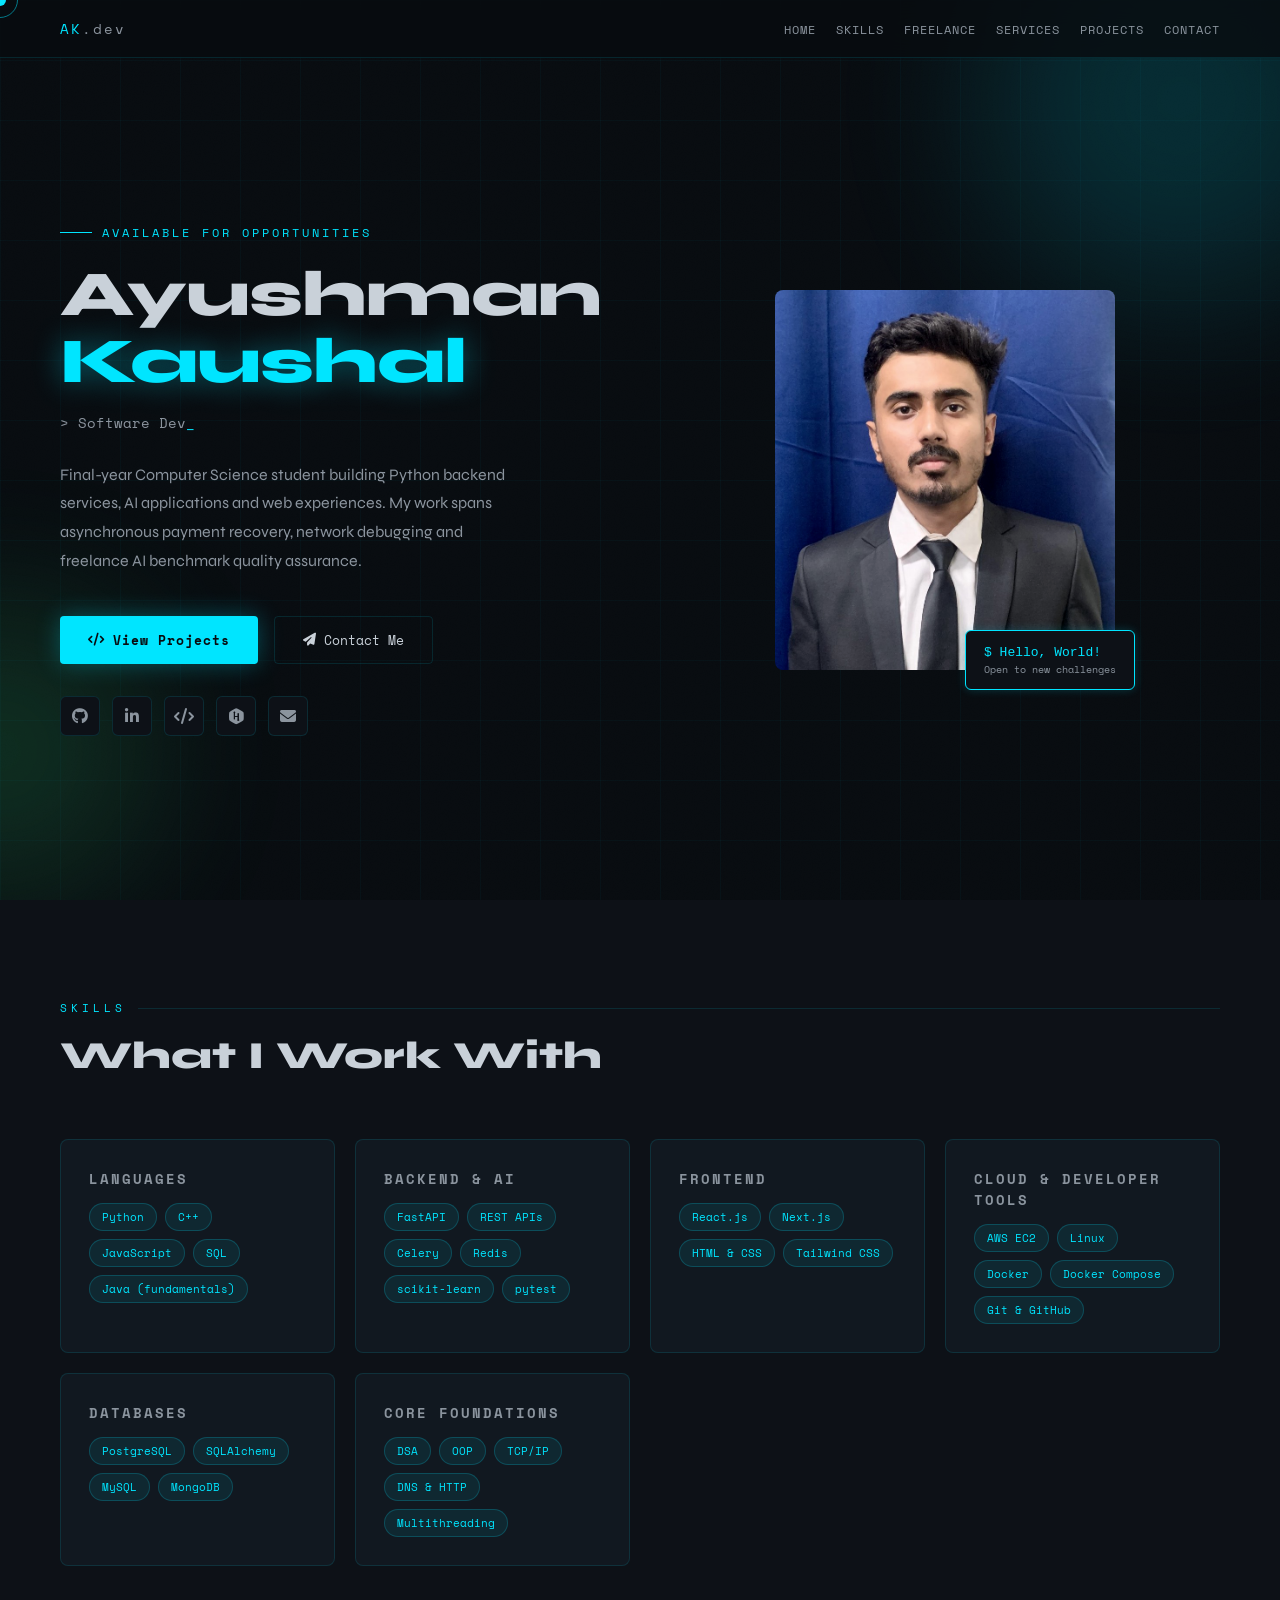
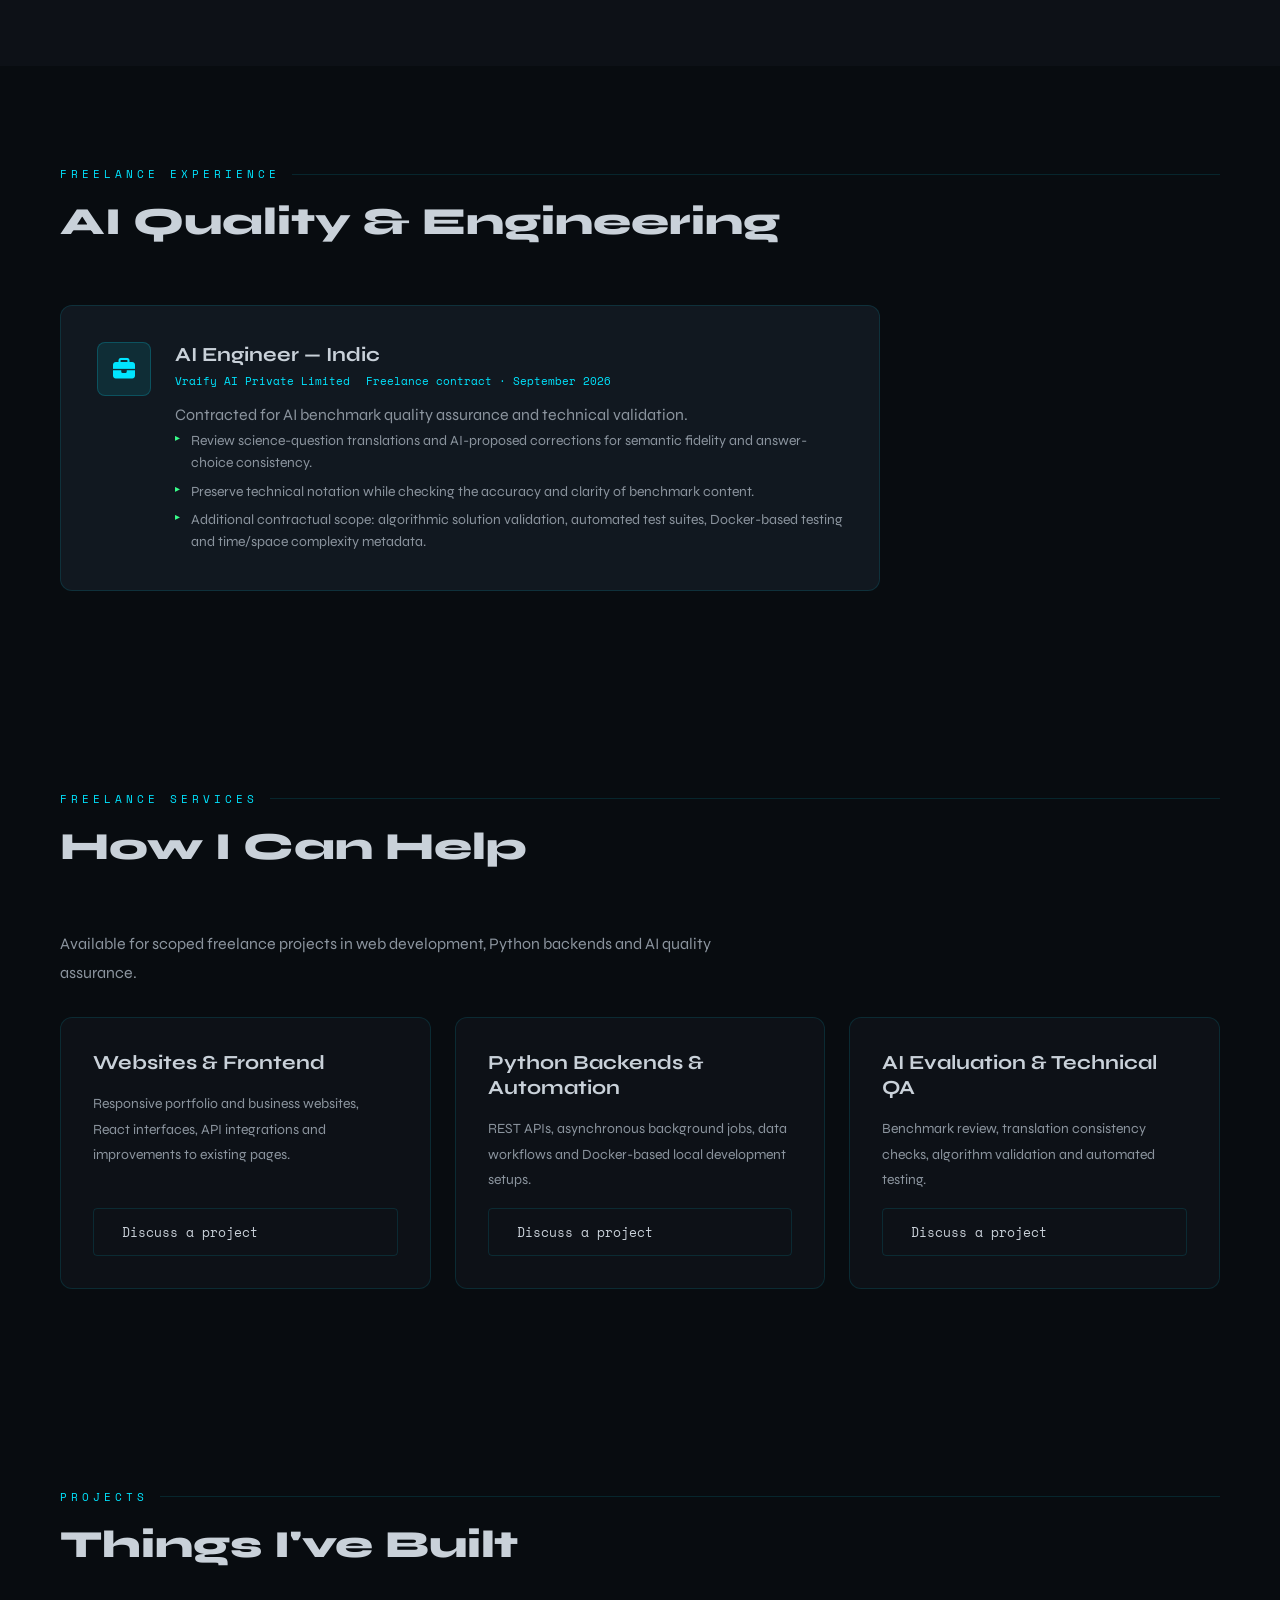
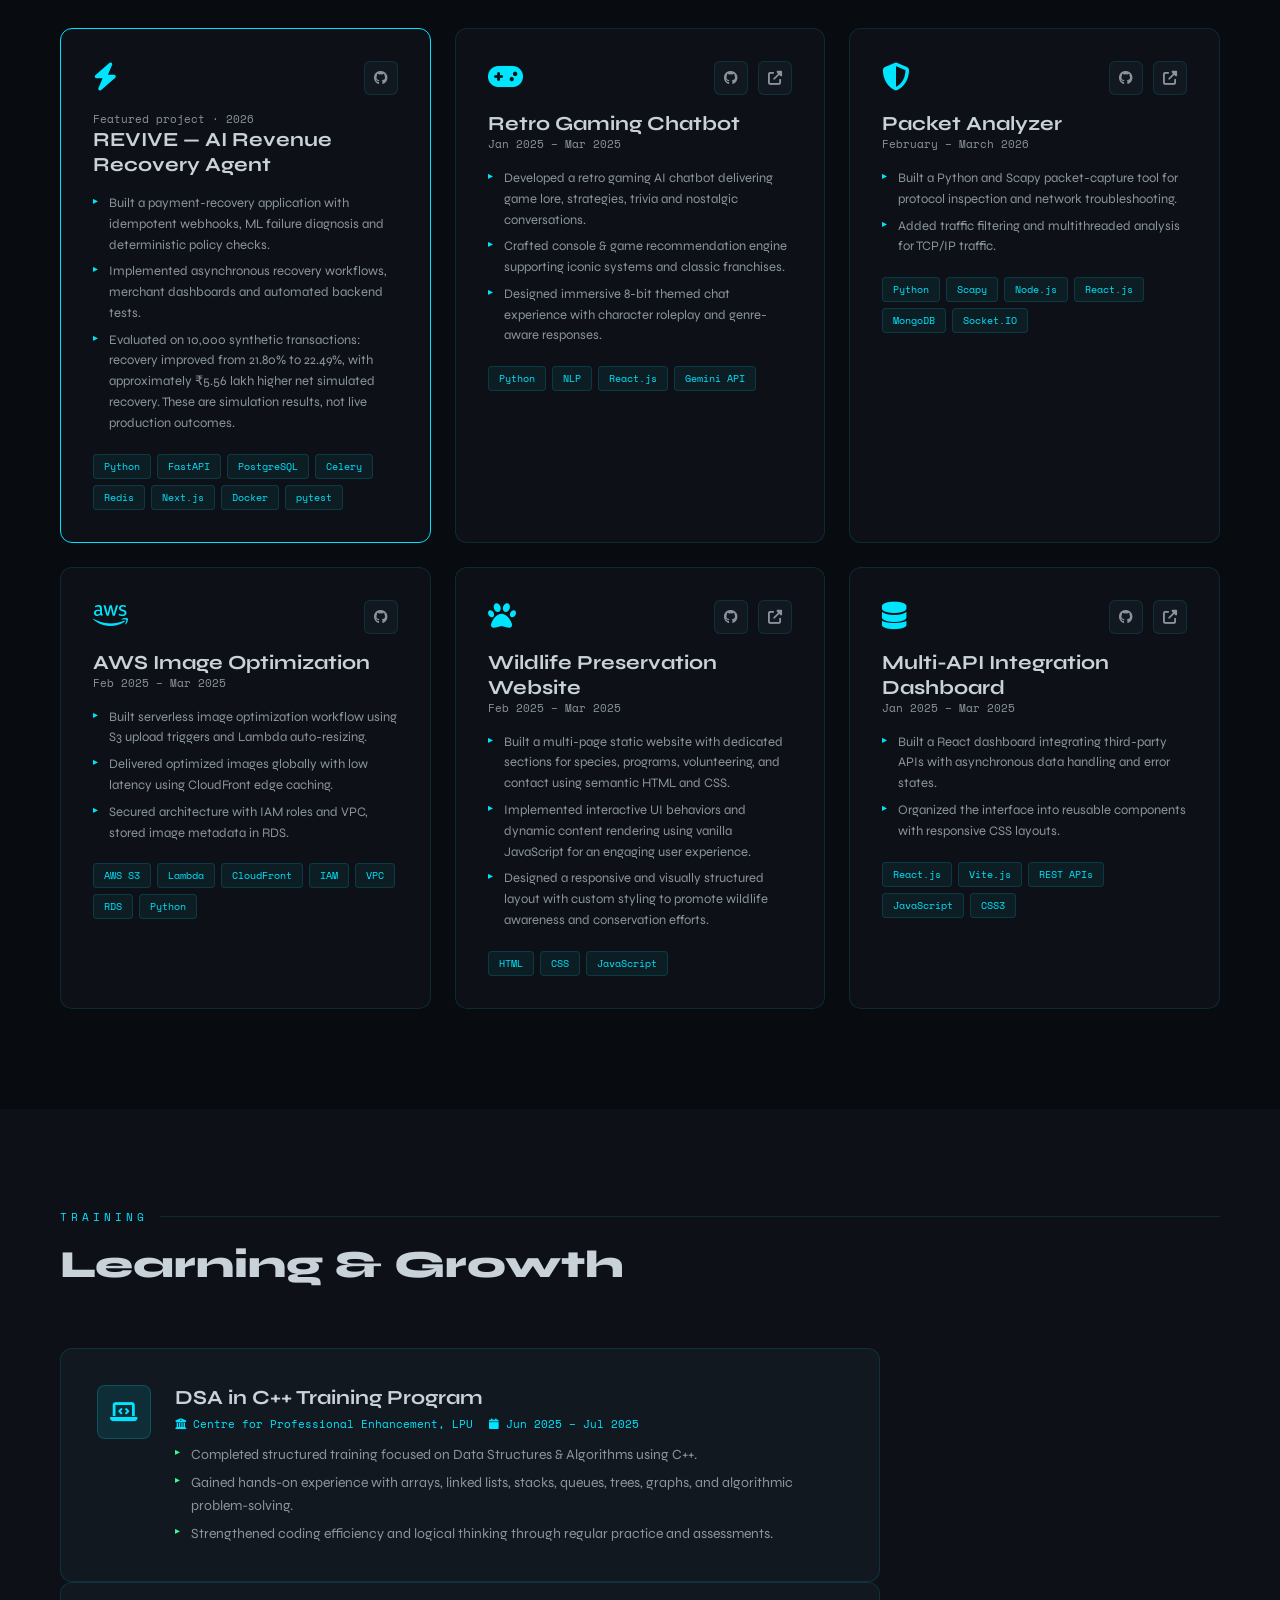
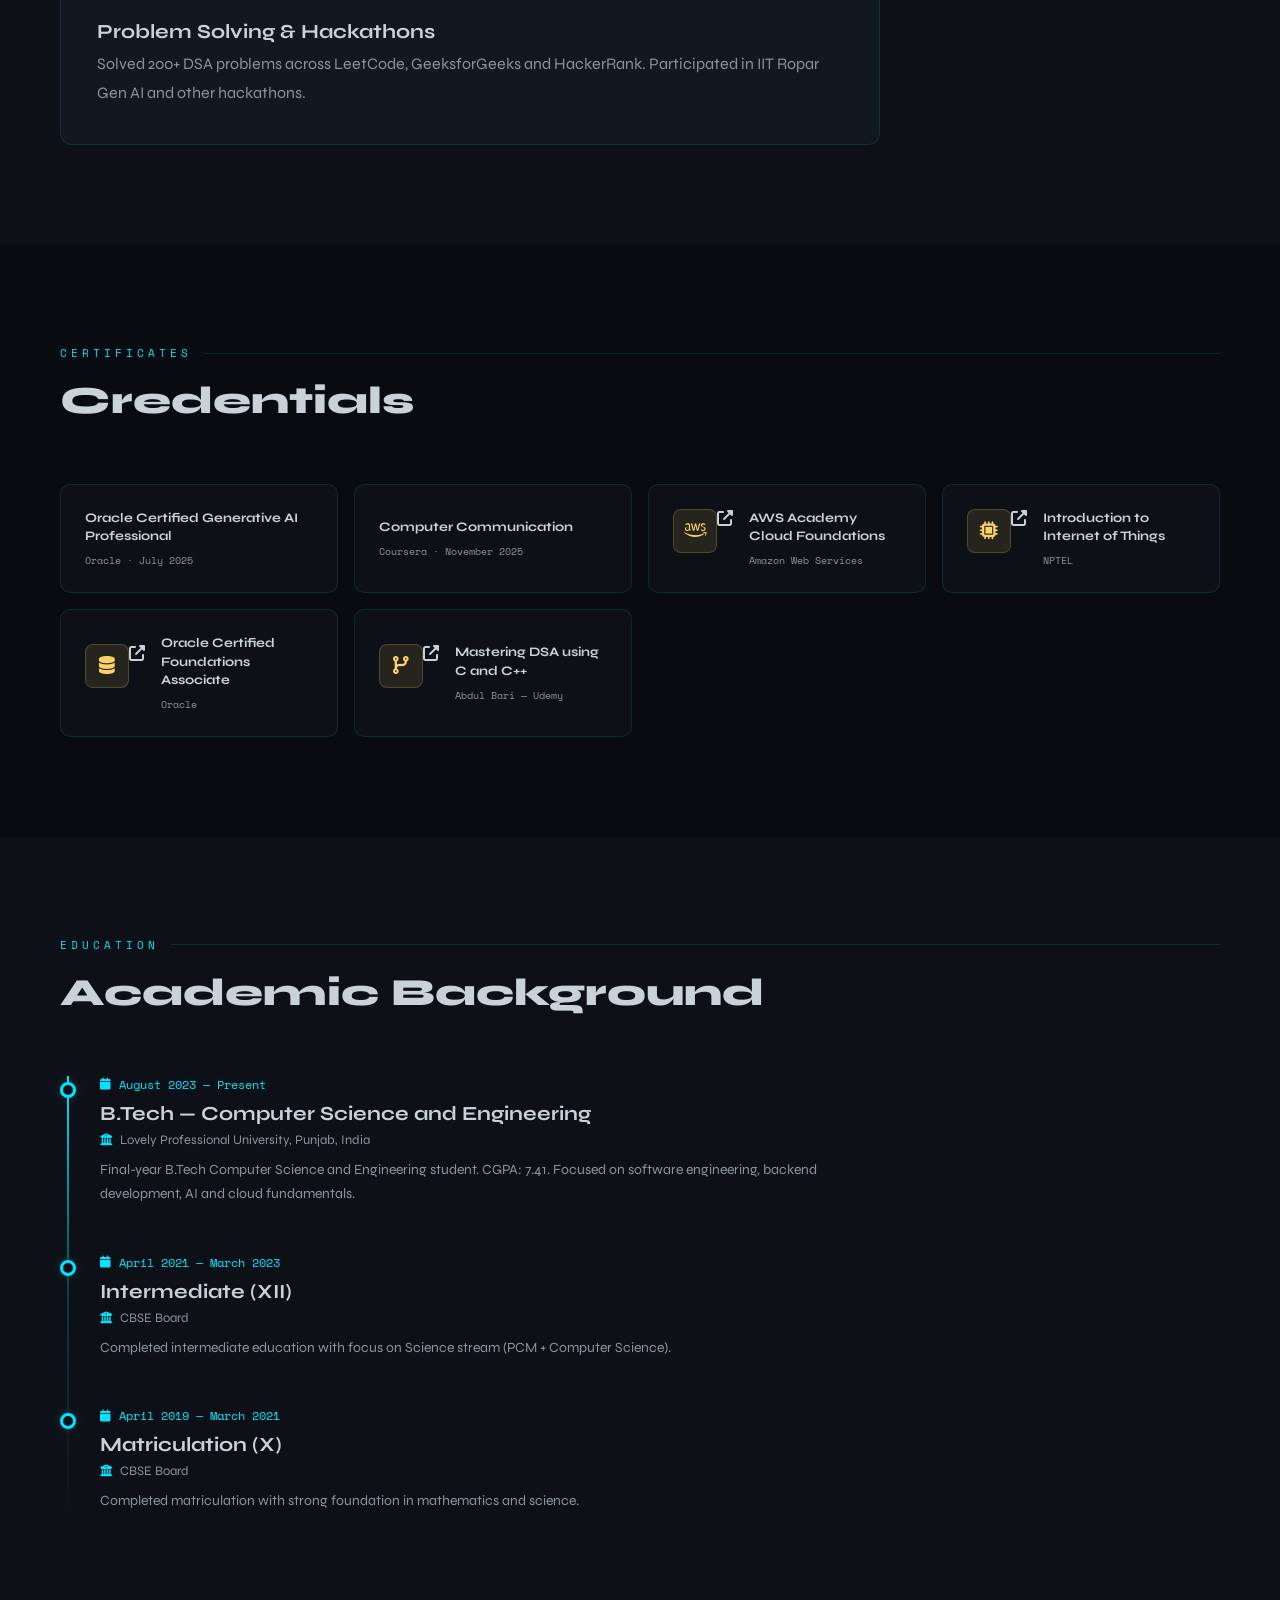
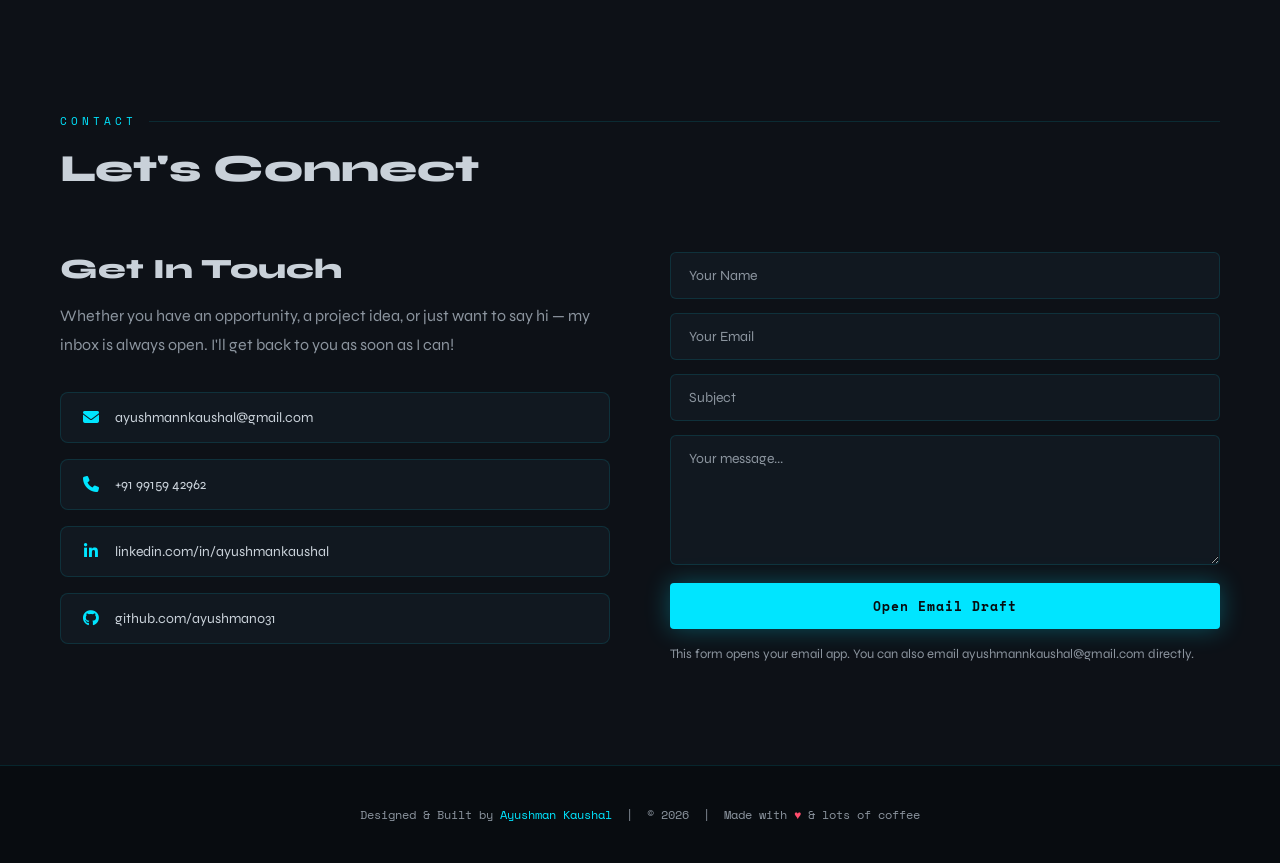
==== commit 2f8e9f12: "Remove resume section and portfolio resume buttons" ====
--- a/index.html
+++ b/index.html
@@ -9,7 +9,7 @@
 <link href="https://fonts.googleapis.com/css2?family=Space+Mono:wght@400;700&amp;family=Syne:wght@400;600;700;800&amp;display=swap" rel="stylesheet"/>
 <link href="https://cdnjs.cloudflare.com/ajax/libs/font-awesome/6.5.0/css/all.min.css" rel="stylesheet"/>
 <link href="style.css" rel="stylesheet"/>
-<meta content="Ayushman Kaushal: software developer and freelance AI engineer. Explore backend, AI and web projects, freelance services, experience and resume." name="description"/></head>
+<meta content="Ayushman Kaushal: software developer and freelance AI engineer. Explore backend, AI and web projects, freelance services, experience and services." name="description"/></head>
 <body>
 <div id="cursor"></div>
 <div id="cursor-ring"></div>
@@ -18,7 +18,7 @@
 <div class="orb orb2"></div>
 <nav id="navbar">
 <div class="nav-logo">AK<span>.dev</span></div>
-<ul class="nav-links" id="navLinks"><li><a href="#hero">Home</a></li><li><a href="#skills">Skills</a></li><li><a href="#experience">Freelance</a></li><li><a href="#services">Services</a></li><li><a href="#projects">Projects</a></li><li><a href="#resume">Resume</a></li><li><a href="#contact">Contact</a></li></ul>
+<ul class="nav-links" id="navLinks"><li><a href="#hero">Home</a></li><li><a href="#skills">Skills</a></li><li><a href="#experience">Freelance</a></li><li><a href="#services">Services</a></li><li><a href="#projects">Projects</a></li><li><a href="#contact">Contact</a></li></ul>
 <button aria-controls="navLinks" aria-expanded="false" aria-label="Toggle navigation" class="hamburger" id="hamburger" onclick="toggleMenu()" type="button">
 <span></span>
 <span></span>
@@ -40,9 +40,7 @@
 <a class="btn-primary" href="#projects">
 <i class="fas fa-code"></i> View Projects
         </a>
-<a class="btn-outline" href="latest_resume.pdf" rel="noopener noreferrer" target="_blank">
-<i class="fas fa-file-pdf"></i> View Resume
-        </a>
+
 <a class="btn-outline" href="#contact">
 <i class="fas fa-paper-plane"></i> Contact Me
         </a>
@@ -332,22 +330,7 @@
 </div>
 </div>
 </section>
-<section id="resume">
-<div class="section-label">Resume</div>
-<h2 class="section-title">My Resume</h2>
-<div class="resume-container reveal" style="text-align: center; padding: 40px; background: rgba(255, 255, 255, 0.03); border: 1px solid rgba(255, 255, 255, 0.1); border-radius: 12px; max-width: 600px; margin: 0 auto;">
-<i class="fas fa-file-pdf" style="font-size: 3rem; color: var(--cyan); margin-bottom: 20px;"></i>
-<p style="margin-bottom: 25px; color: var(--light-slate); line-height: 1.6;">Updated November 2026. Explore my backend and AI projects, Vraify freelance engagement, technical skills and education.</p>
-<div style="display: flex; gap: 15px; justify-content: center; flex-wrap: wrap;">
-<a class="btn-primary" href="latest_resume.pdf" rel="noopener noreferrer" style="display: inline-flex; width: auto; justify-content: center; gap: 10px;" target="_blank">
-<i class="fas fa-eye"></i> View Resume
-        </a>
-<a class="btn-outline" download="Ayushman_Kaushal_Resume.pdf" href="latest_resume.pdf" style="display: inline-flex; width: auto; justify-content: center; gap: 10px;">
-<i class="fas fa-download"></i> Download
-        </a>
-</div>
-</div>
-</section>
+
 <section id="contact">
 <div class="section-label">Contact</div>
 <h2 class="section-title">Let's Connect</h2>
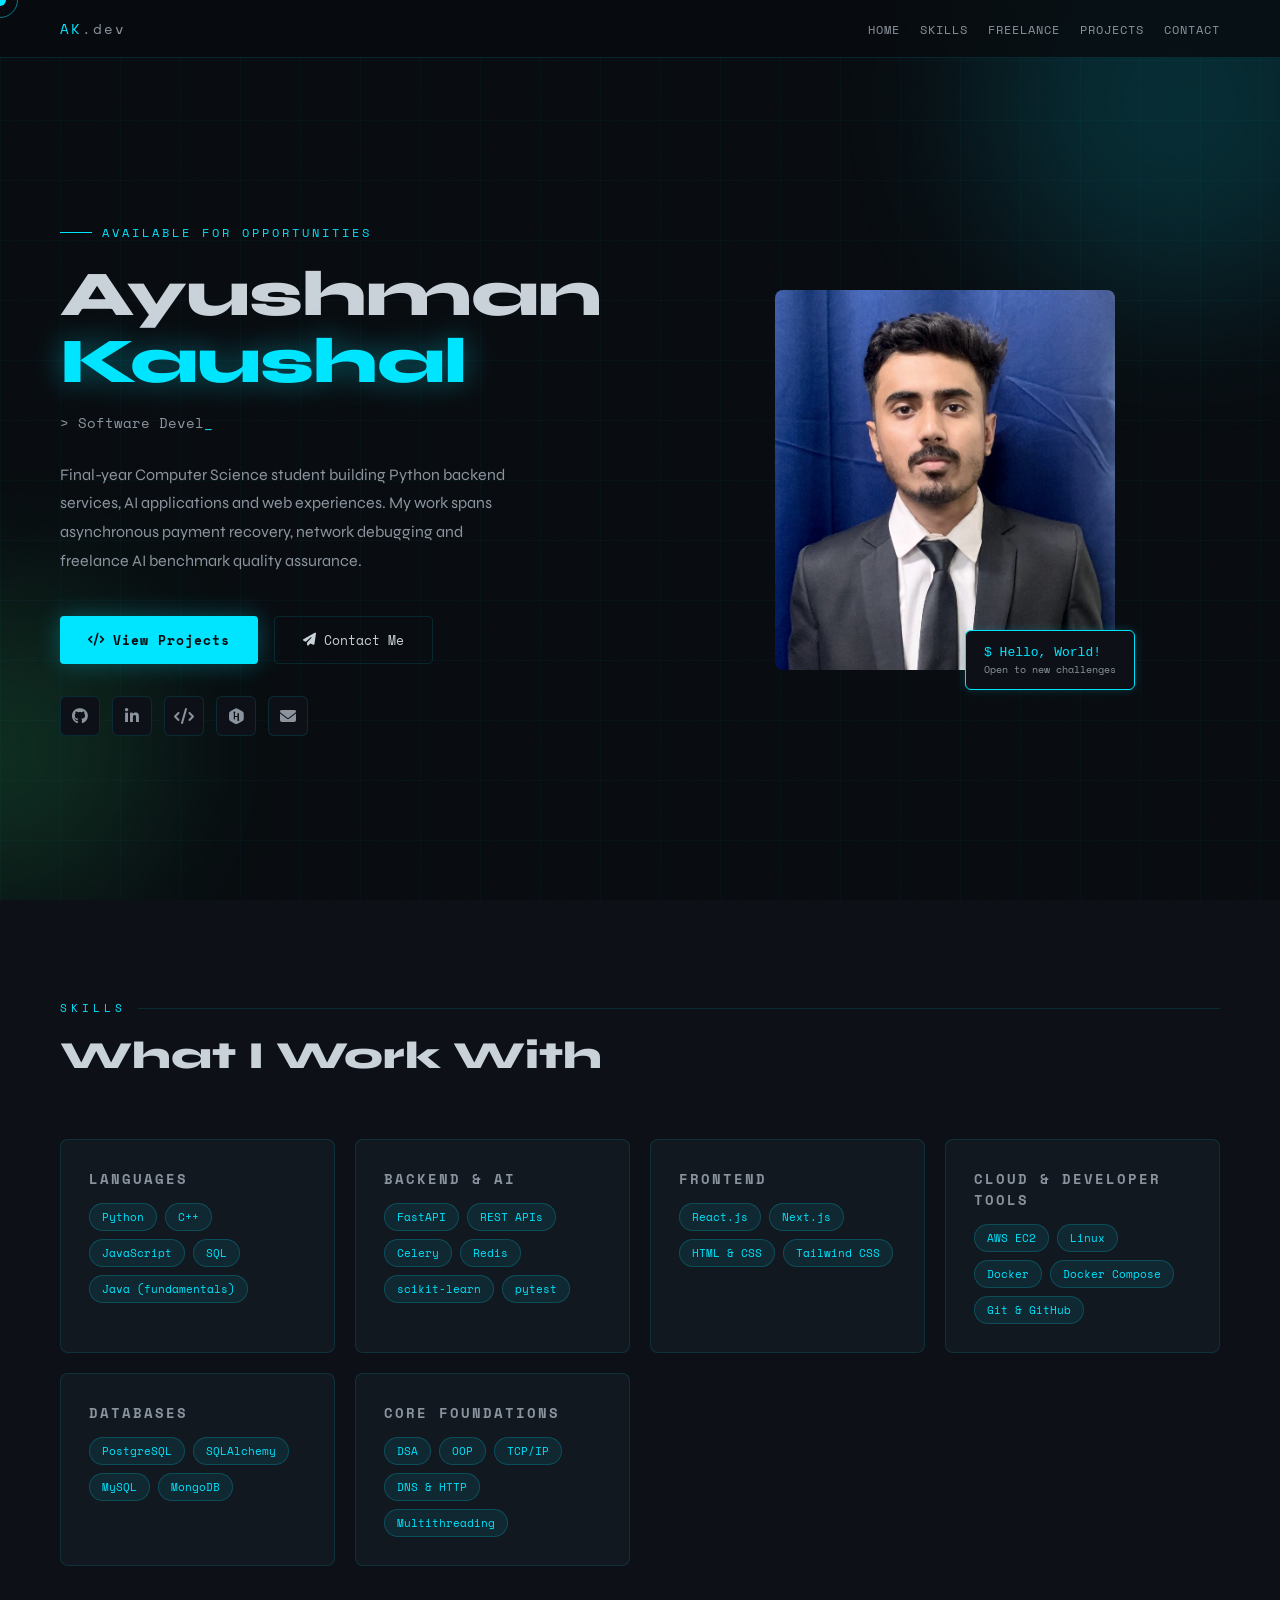
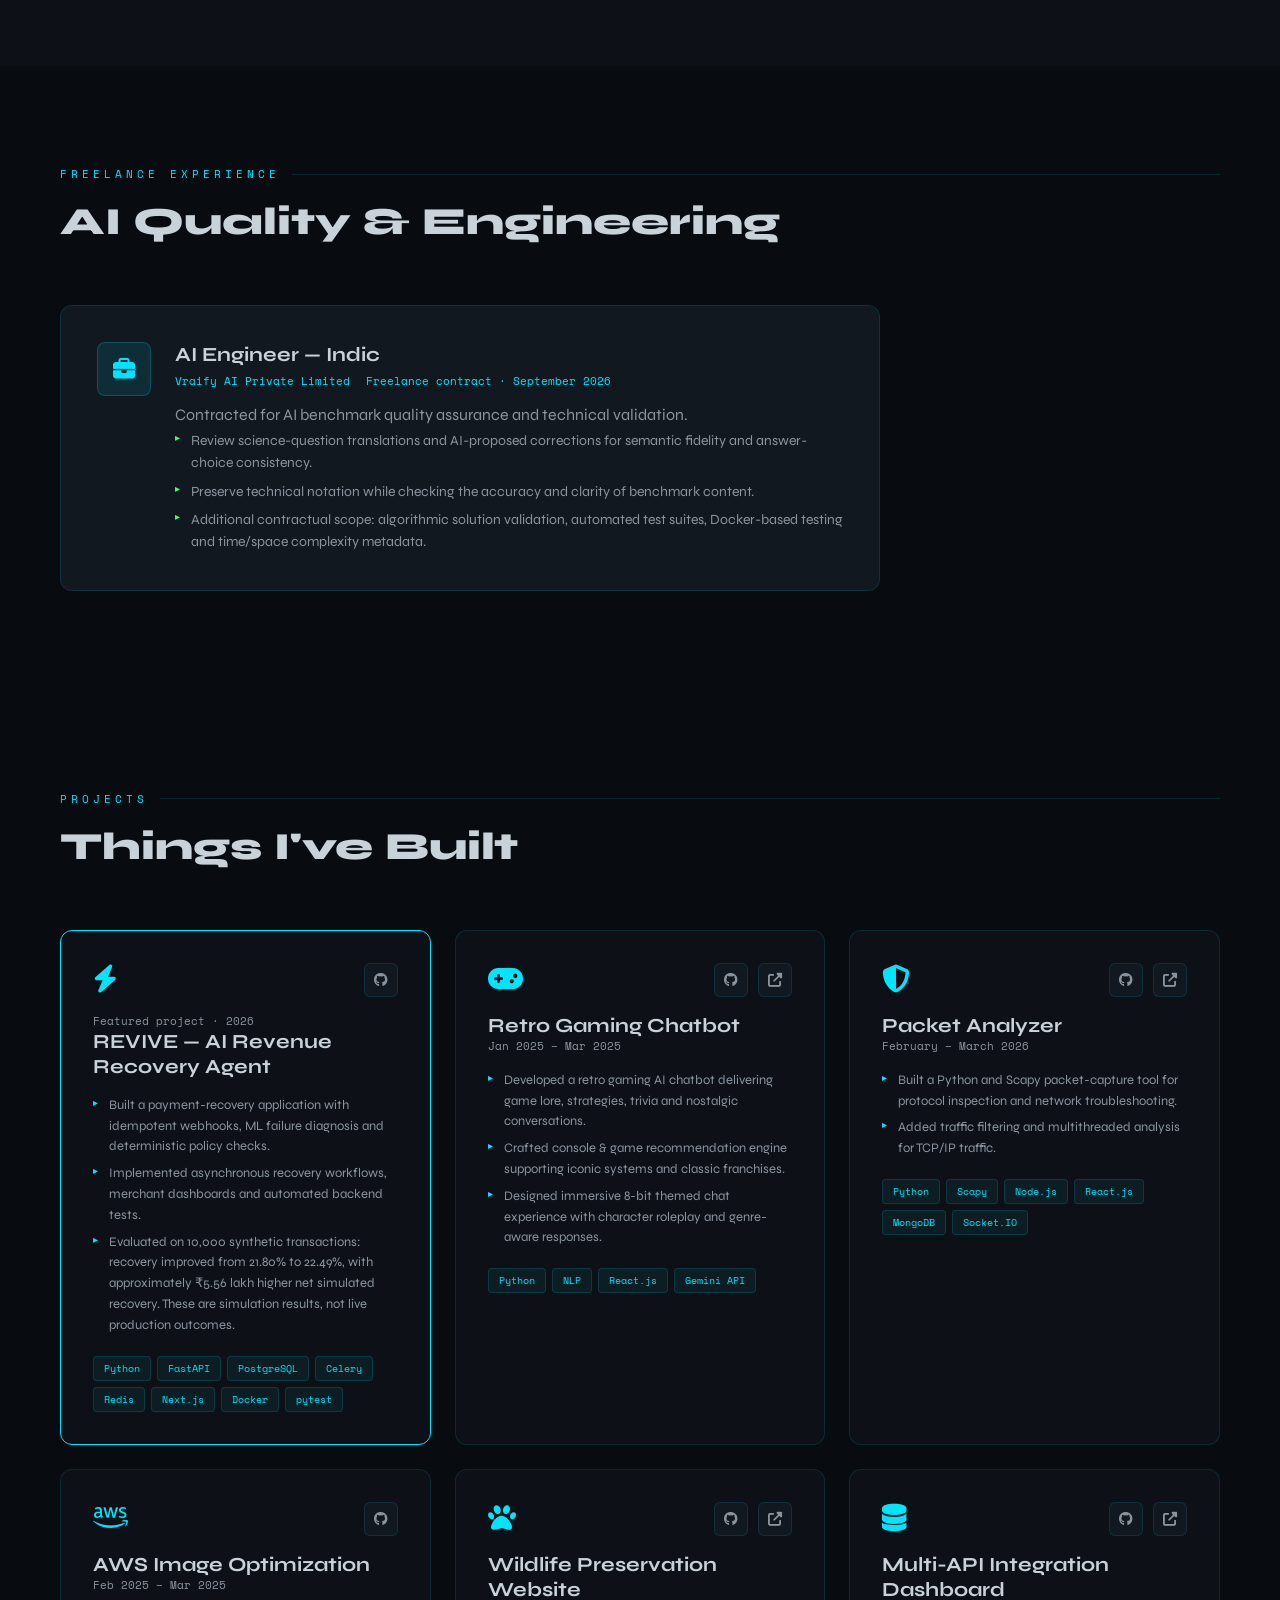
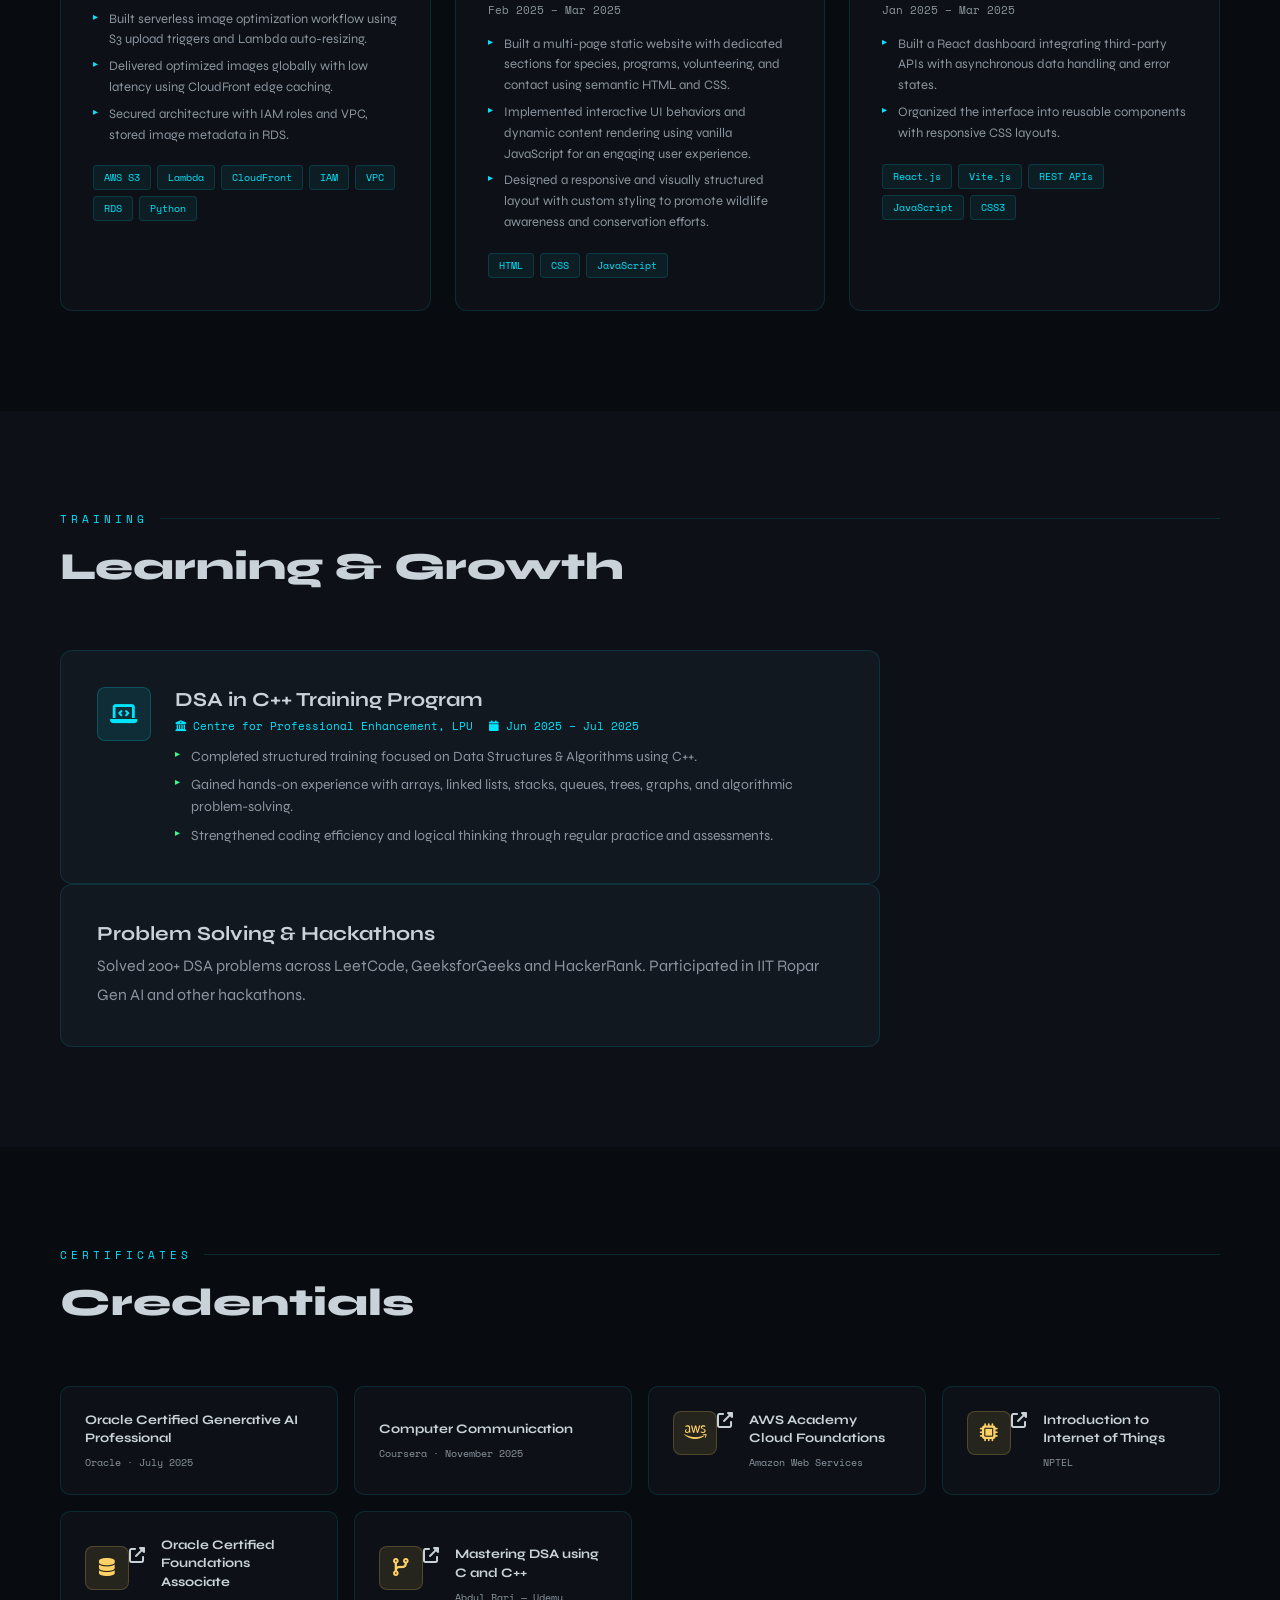
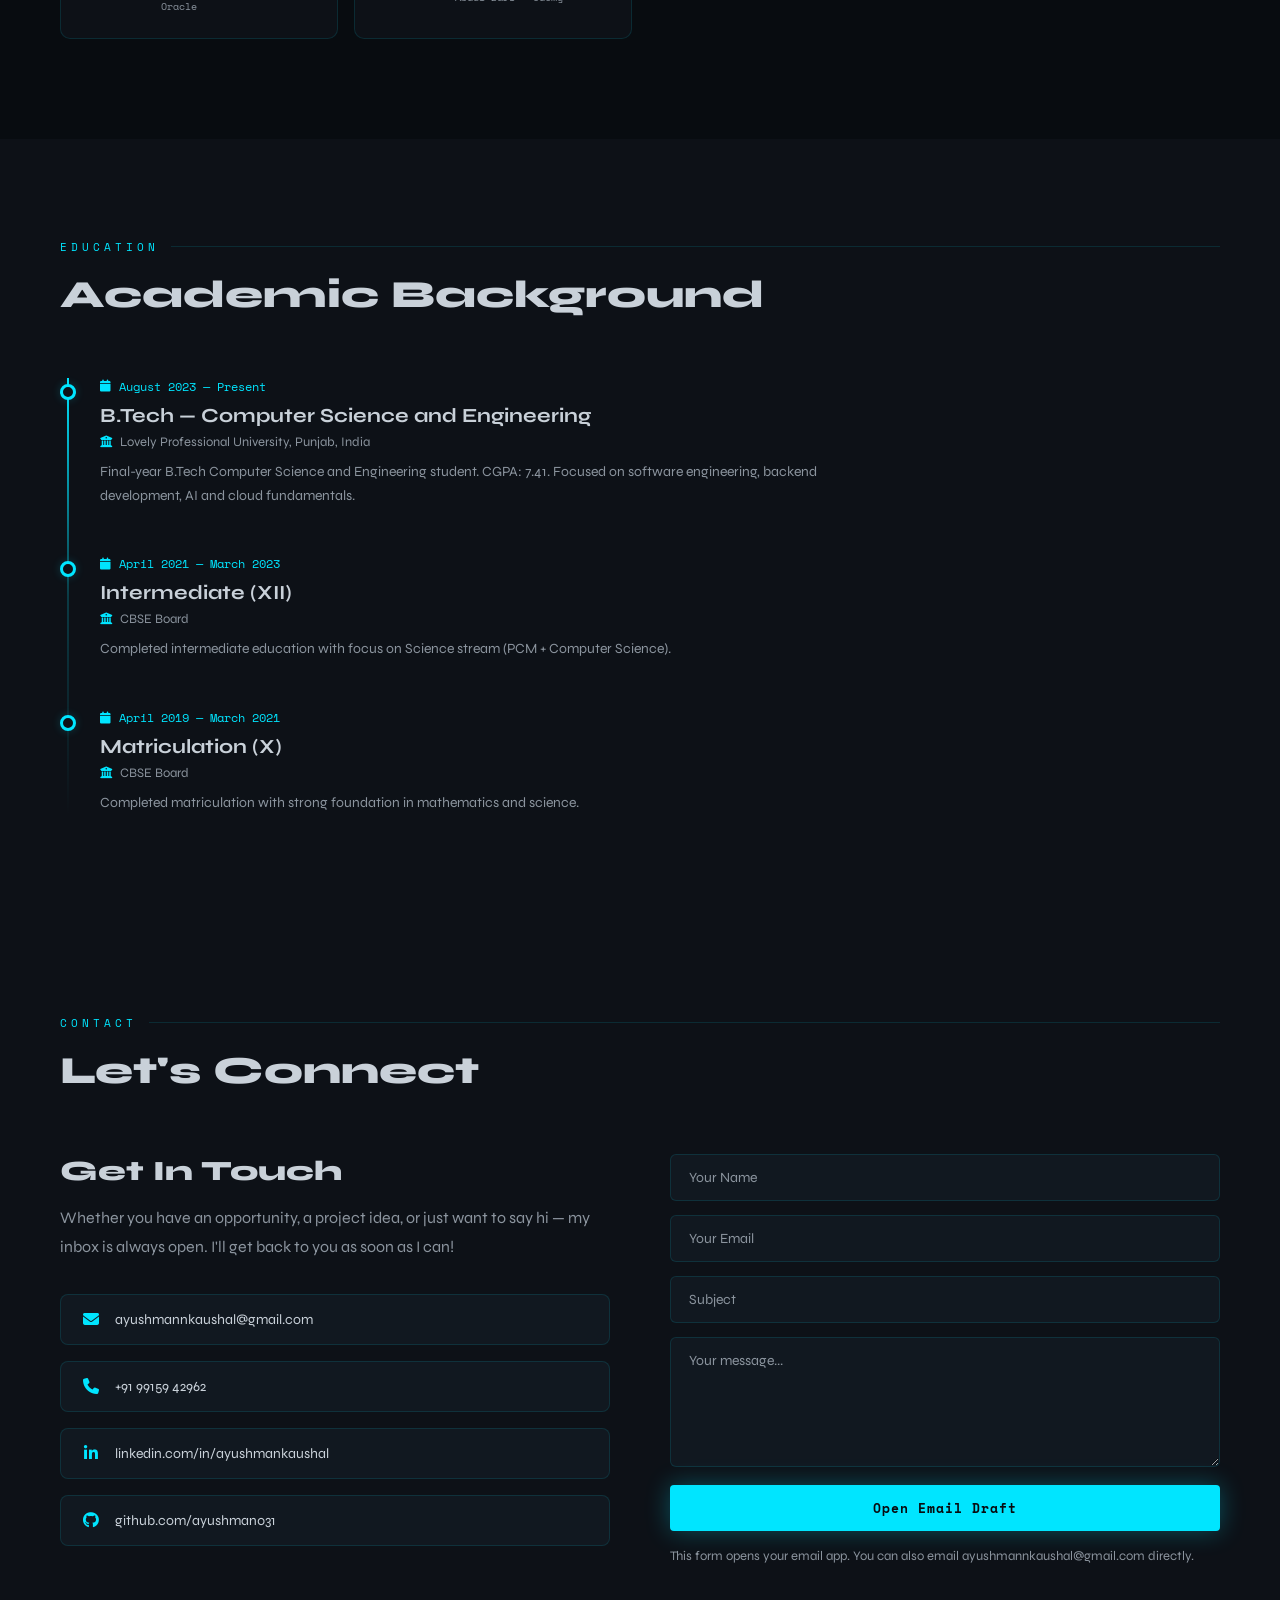
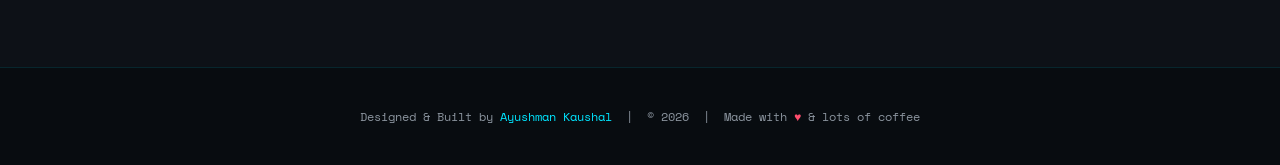
==== commit b30c3664: "Remove services section and navigation link" ====
--- a/index.html
+++ b/index.html
@@ -9,7 +9,7 @@
 <link href="https://fonts.googleapis.com/css2?family=Space+Mono:wght@400;700&amp;family=Syne:wght@400;600;700;800&amp;display=swap" rel="stylesheet"/>
 <link href="https://cdnjs.cloudflare.com/ajax/libs/font-awesome/6.5.0/css/all.min.css" rel="stylesheet"/>
 <link href="style.css" rel="stylesheet"/>
-<meta content="Ayushman Kaushal: software developer and freelance AI engineer. Explore backend, AI and web projects, freelance services, experience and services." name="description"/></head>
+<meta content="Ayushman Kaushal: software developer and freelance AI engineer. Explore backend, AI and web projects, technical skills and freelance experience." name="description"/></head>
 <body>
 <div id="cursor"></div>
 <div id="cursor-ring"></div>
@@ -18,7 +18,7 @@
 <div class="orb orb2"></div>
 <nav id="navbar">
 <div class="nav-logo">AK<span>.dev</span></div>
-<ul class="nav-links" id="navLinks"><li><a href="#hero">Home</a></li><li><a href="#skills">Skills</a></li><li><a href="#experience">Freelance</a></li><li><a href="#services">Services</a></li><li><a href="#projects">Projects</a></li><li><a href="#contact">Contact</a></li></ul>
+<ul class="nav-links" id="navLinks"><li><a href="#hero">Home</a></li><li><a href="#skills">Skills</a></li><li><a href="#experience">Freelance</a></li><li><a href="#projects">Projects</a></li><li><a href="#contact">Contact</a></li></ul>
 <button aria-controls="navLinks" aria-expanded="false" aria-label="Toggle navigation" class="hamburger" id="hamburger" onclick="toggleMenu()" type="button">
 <span></span>
 <span></span>
@@ -78,7 +78,7 @@
 <h2 class="section-title">What I Work With</h2>
 <div class="skills-grid"><div class="skill-card reveal"><h4>Languages</h4><div class="skill-tags"><span class="skill-tag">Python</span><span class="skill-tag">C++</span><span class="skill-tag">JavaScript</span><span class="skill-tag">SQL</span><span class="skill-tag">Java (fundamentals)</span></div></div><div class="skill-card reveal"><h4>Backend &amp; AI</h4><div class="skill-tags"><span class="skill-tag">FastAPI</span><span class="skill-tag">REST APIs</span><span class="skill-tag">Celery</span><span class="skill-tag">Redis</span><span class="skill-tag">scikit-learn</span><span class="skill-tag">pytest</span></div></div><div class="skill-card reveal"><h4>Frontend</h4><div class="skill-tags"><span class="skill-tag">React.js</span><span class="skill-tag">Next.js</span><span class="skill-tag">HTML &amp; CSS</span><span class="skill-tag">Tailwind CSS</span></div></div><div class="skill-card reveal"><h4>Cloud &amp; Developer Tools</h4><div class="skill-tags"><span class="skill-tag">AWS EC2</span><span class="skill-tag">Linux</span><span class="skill-tag">Docker</span><span class="skill-tag">Docker Compose</span><span class="skill-tag">Git &amp; GitHub</span></div></div><div class="skill-card reveal"><h4>Databases</h4><div class="skill-tags"><span class="skill-tag">PostgreSQL</span><span class="skill-tag">SQLAlchemy</span><span class="skill-tag">MySQL</span><span class="skill-tag">MongoDB</span></div></div><div class="skill-card reveal"><h4>Core Foundations</h4><div class="skill-tags"><span class="skill-tag">DSA</span><span class="skill-tag">OOP</span><span class="skill-tag">TCP/IP</span><span class="skill-tag">DNS &amp; HTTP</span><span class="skill-tag">Multithreading</span></div></div></div>
 </section>
-<section id="experience"><div class="section-label">Freelance Experience</div><h2 class="section-title">AI Quality &amp; Engineering</h2><div class="training-card reveal"><div class="training-icon"><i class="fas fa-briefcase"></i></div><div><h3>AI Engineer — Indic</h3><div class="training-meta"><span>Vraify AI Private Limited</span><span>Freelance contract · September 2026</span></div><p>Contracted for AI benchmark quality assurance and technical validation.</p><ul><li>Review science-question translations and AI-proposed corrections for semantic fidelity and answer-choice consistency.</li><li>Preserve technical notation while checking the accuracy and clarity of benchmark content.</li><li>Additional contractual scope: algorithmic solution validation, automated test suites, Docker-based testing and time/space complexity metadata.</li></ul></div></div></section><section id="services"><div class="section-label">Freelance Services</div><h2 class="section-title">How I Can Help</h2><p class="section-intro">Available for scoped freelance projects in web development, Python backends and AI quality assurance.</p><div class="projects-grid"><article class="project-card reveal"><h3>Websites &amp; Frontend</h3><p>Responsive portfolio and business websites, React interfaces, API integrations and improvements to existing pages.</p><a class="btn-outline" href="mailto:ayushmannkaushal@gmail.com?subject=Freelance%20project%20enquiry">Discuss a project</a></article><article class="project-card reveal"><h3>Python Backends &amp; Automation</h3><p>REST APIs, asynchronous background jobs, data workflows and Docker-based local development setups.</p><a class="btn-outline" href="mailto:ayushmannkaushal@gmail.com?subject=Freelance%20project%20enquiry">Discuss a project</a></article><article class="project-card reveal"><h3>AI Evaluation &amp; Technical QA</h3><p>Benchmark review, translation consistency checks, algorithm validation and automated testing.</p><a class="btn-outline" href="mailto:ayushmannkaushal@gmail.com?subject=Freelance%20project%20enquiry">Discuss a project</a></article></div></section><section id="projects">
+<section id="experience"><div class="section-label">Freelance Experience</div><h2 class="section-title">AI Quality &amp; Engineering</h2><div class="training-card reveal"><div class="training-icon"><i class="fas fa-briefcase"></i></div><div><h3>AI Engineer — Indic</h3><div class="training-meta"><span>Vraify AI Private Limited</span><span>Freelance contract · September 2026</span></div><p>Contracted for AI benchmark quality assurance and technical validation.</p><ul><li>Review science-question translations and AI-proposed corrections for semantic fidelity and answer-choice consistency.</li><li>Preserve technical notation while checking the accuracy and clarity of benchmark content.</li><li>Additional contractual scope: algorithmic solution validation, automated test suites, Docker-based testing and time/space complexity metadata.</li></ul></div></div></section><section id="projects">
 <div class="section-label">Projects</div>
 <h2 class="section-title">Things I've Built</h2>
 <div class="projects-grid"><article class="project-card reveal featured-project"><div class="project-top"><div class="project-icon"><i class="fas fa-bolt"></i></div><div class="project-links"><a href="https://github.com/ayushman031/revive-ai" rel="noopener noreferrer" target="_blank" title="REVIVE source code"><i class="fab fa-github"></i></a></div></div><div><div class="project-period">Featured project · 2026</div><h3>REVIVE — AI Revenue Recovery Agent</h3></div><ul><li>Built a payment-recovery application with idempotent webhooks, ML failure diagnosis and deterministic policy checks.</li><li>Implemented asynchronous recovery workflows, merchant dashboards and automated backend tests.</li><li>Evaluated on 10,000 synthetic transactions: recovery improved from 21.80% to 22.49%, with approximately ₹5.56 lakh higher net simulated recovery. These are simulation results, not live production outcomes.</li></ul><div class="tech-stack"><span class="tech-badge">Python</span><span class="tech-badge">FastAPI</span><span class="tech-badge">PostgreSQL</span><span class="tech-badge">Celery</span><span class="tech-badge">Redis</span><span class="tech-badge">Next.js</span><span class="tech-badge">Docker</span><span class="tech-badge">pytest</span></div></article>
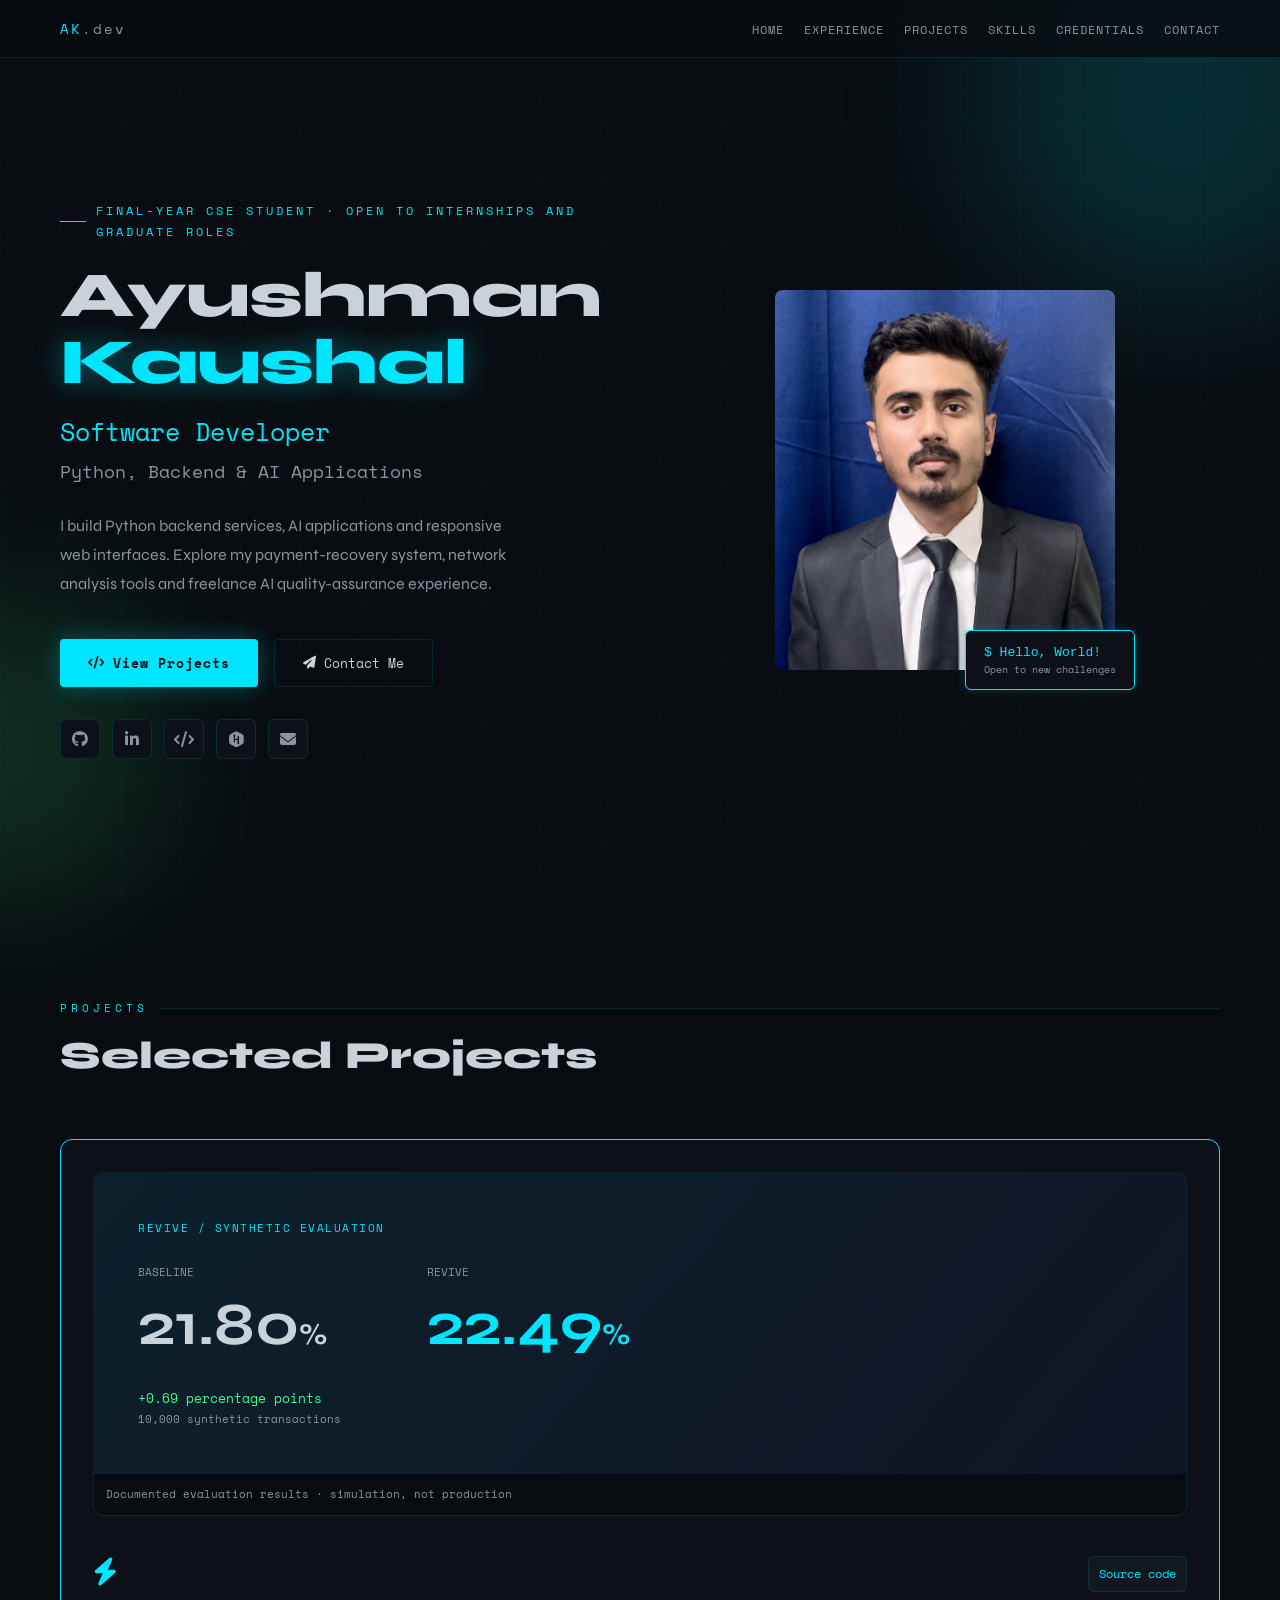
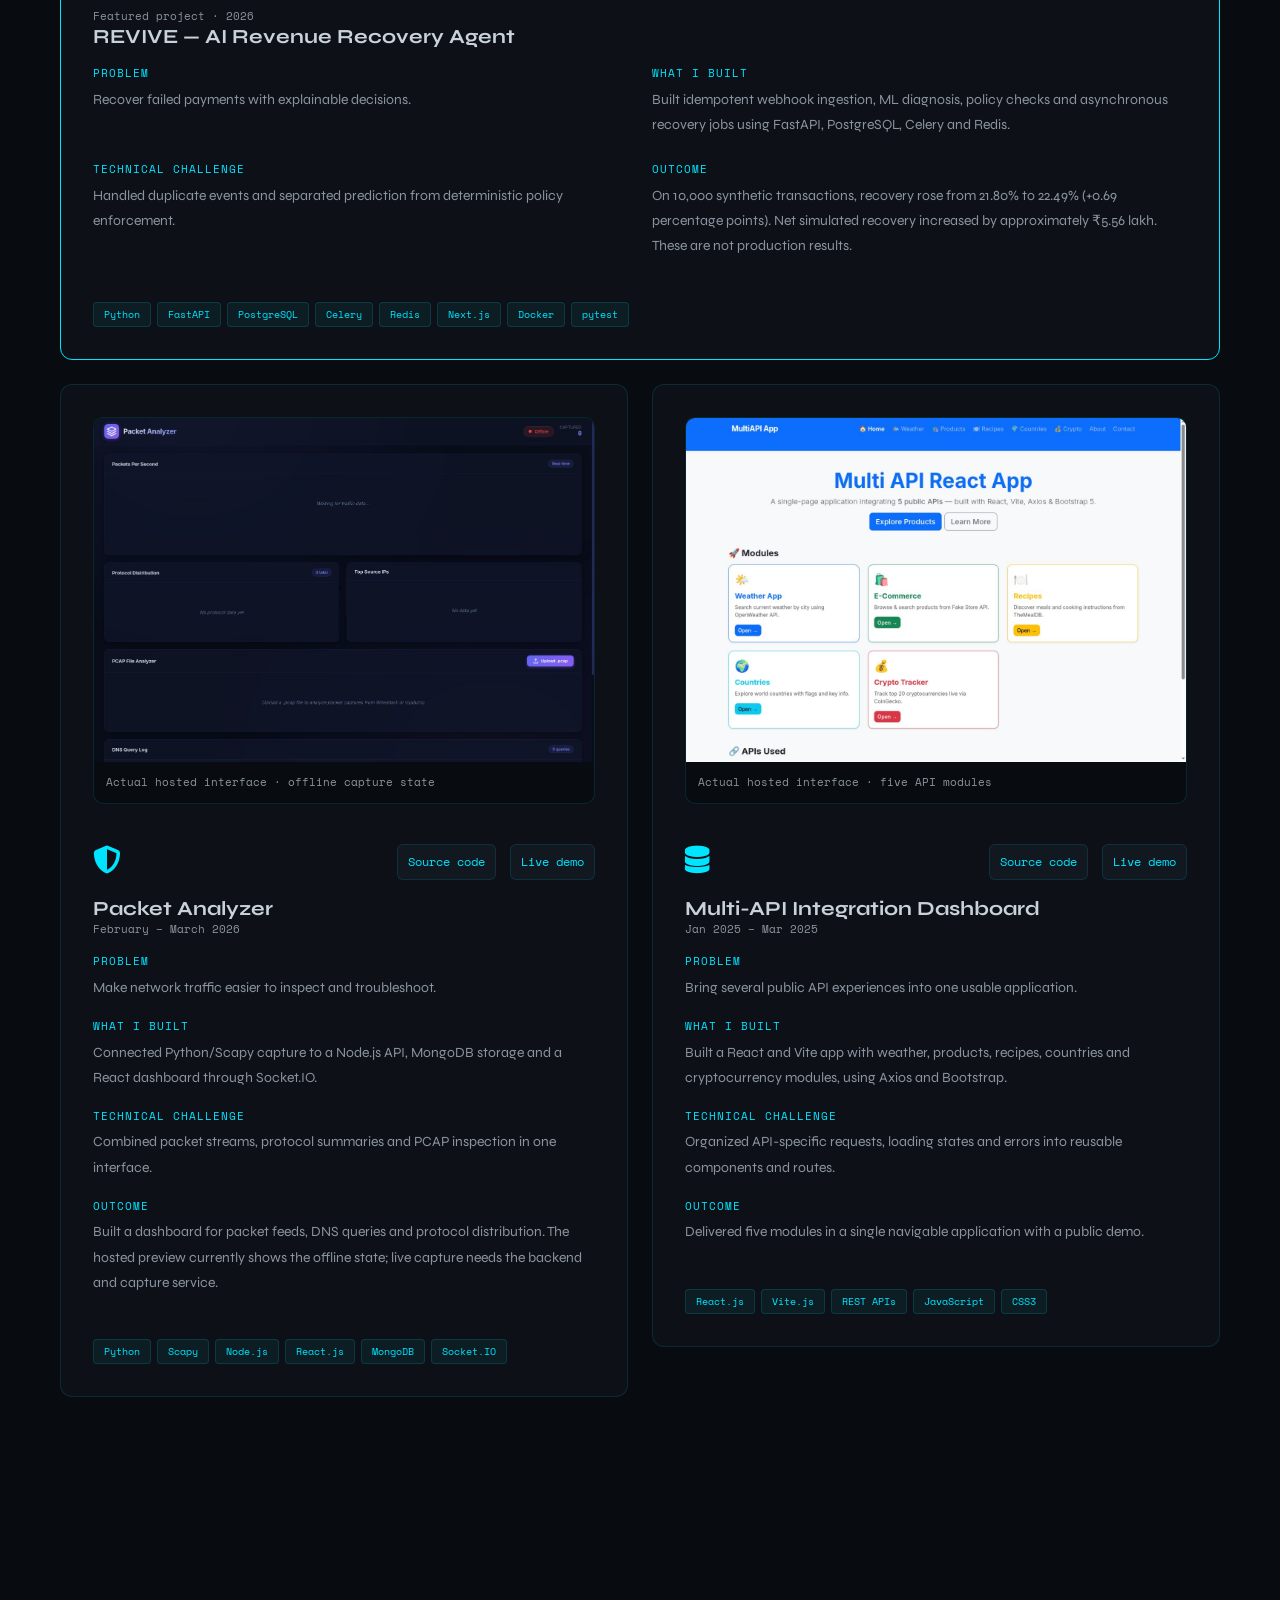
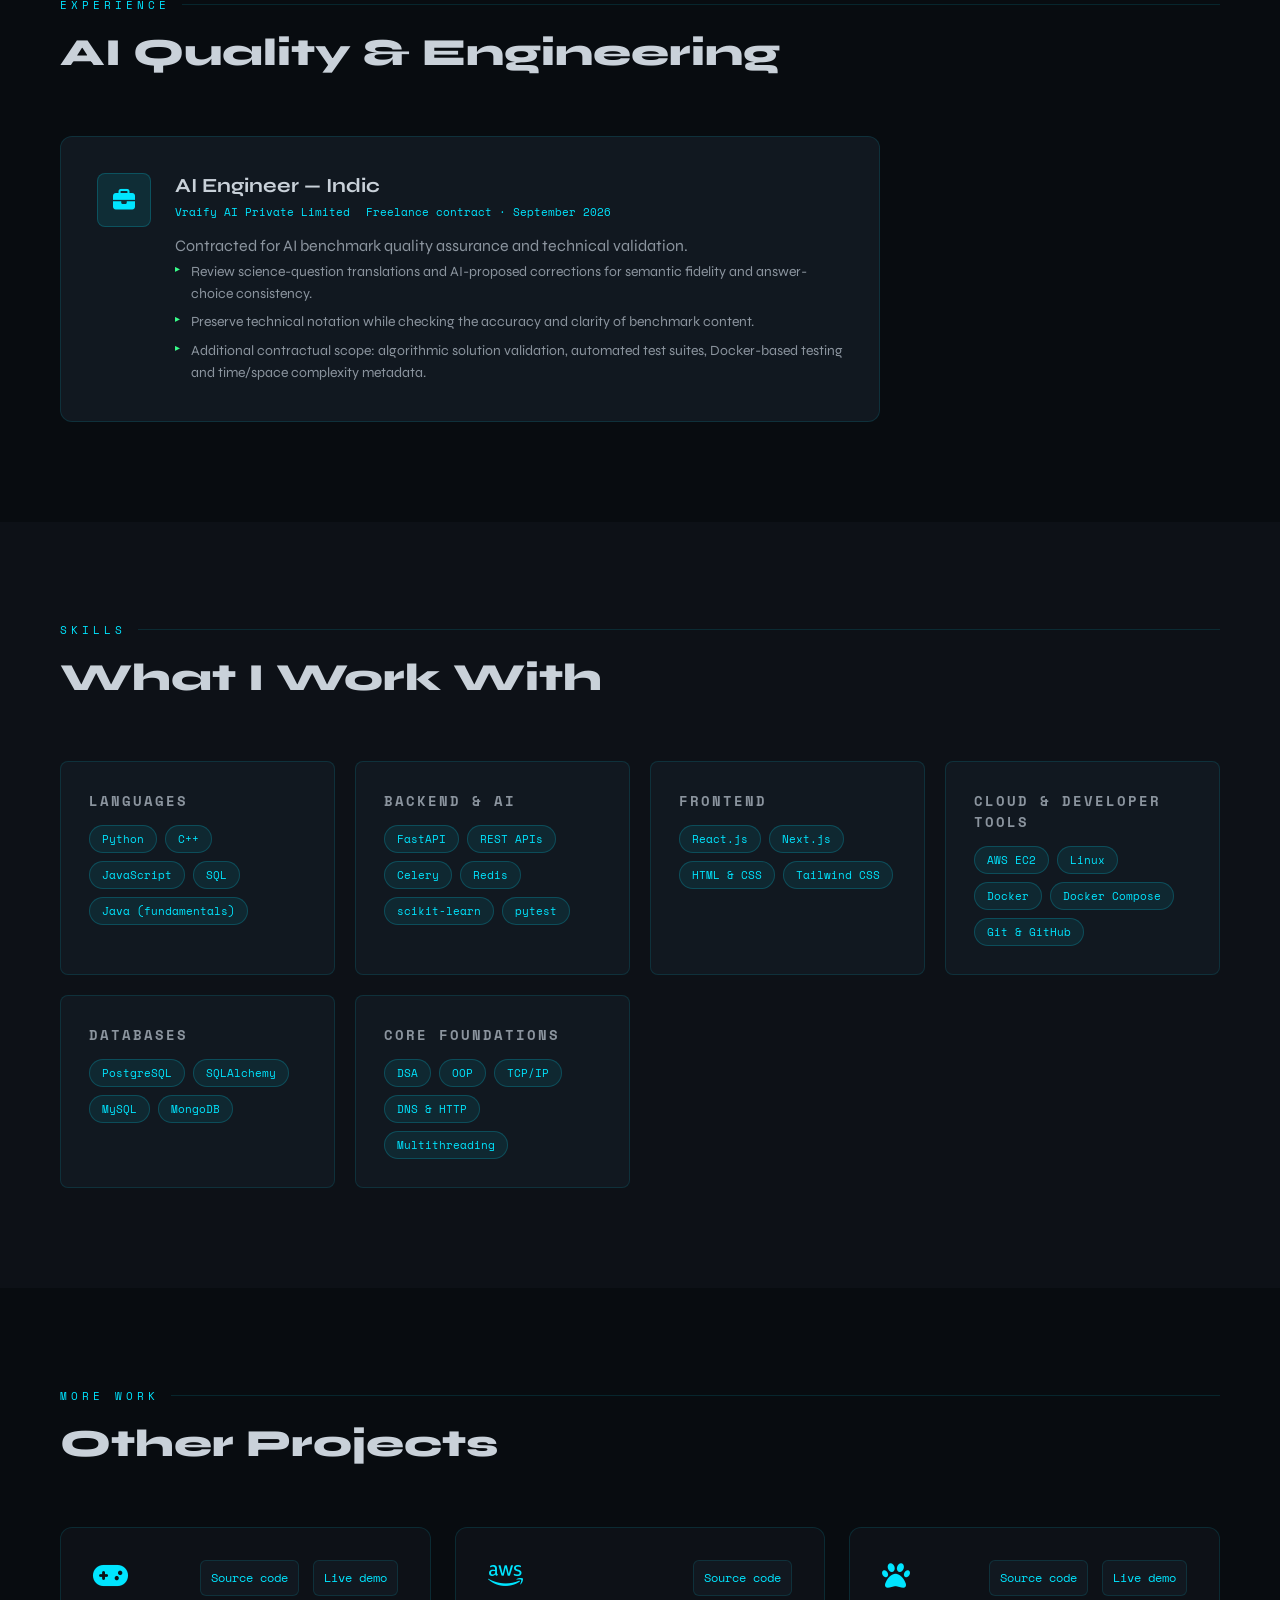
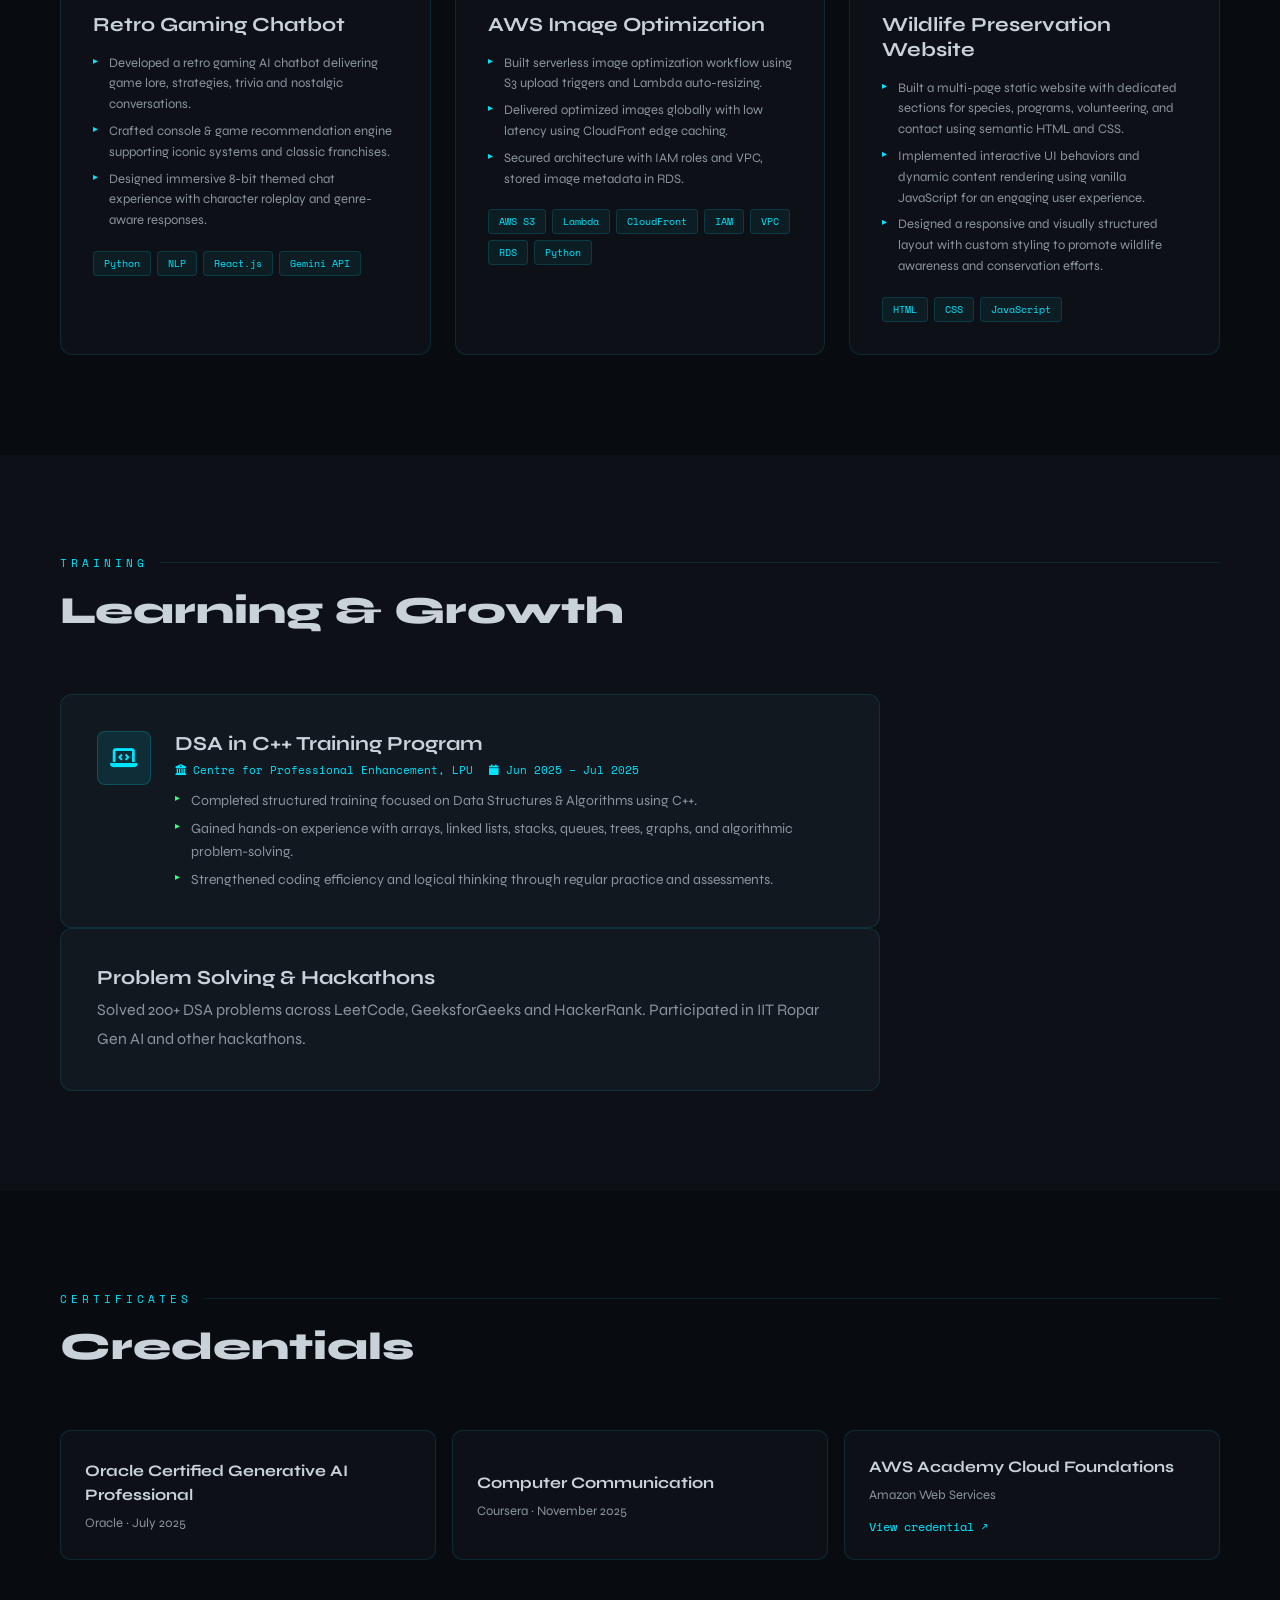
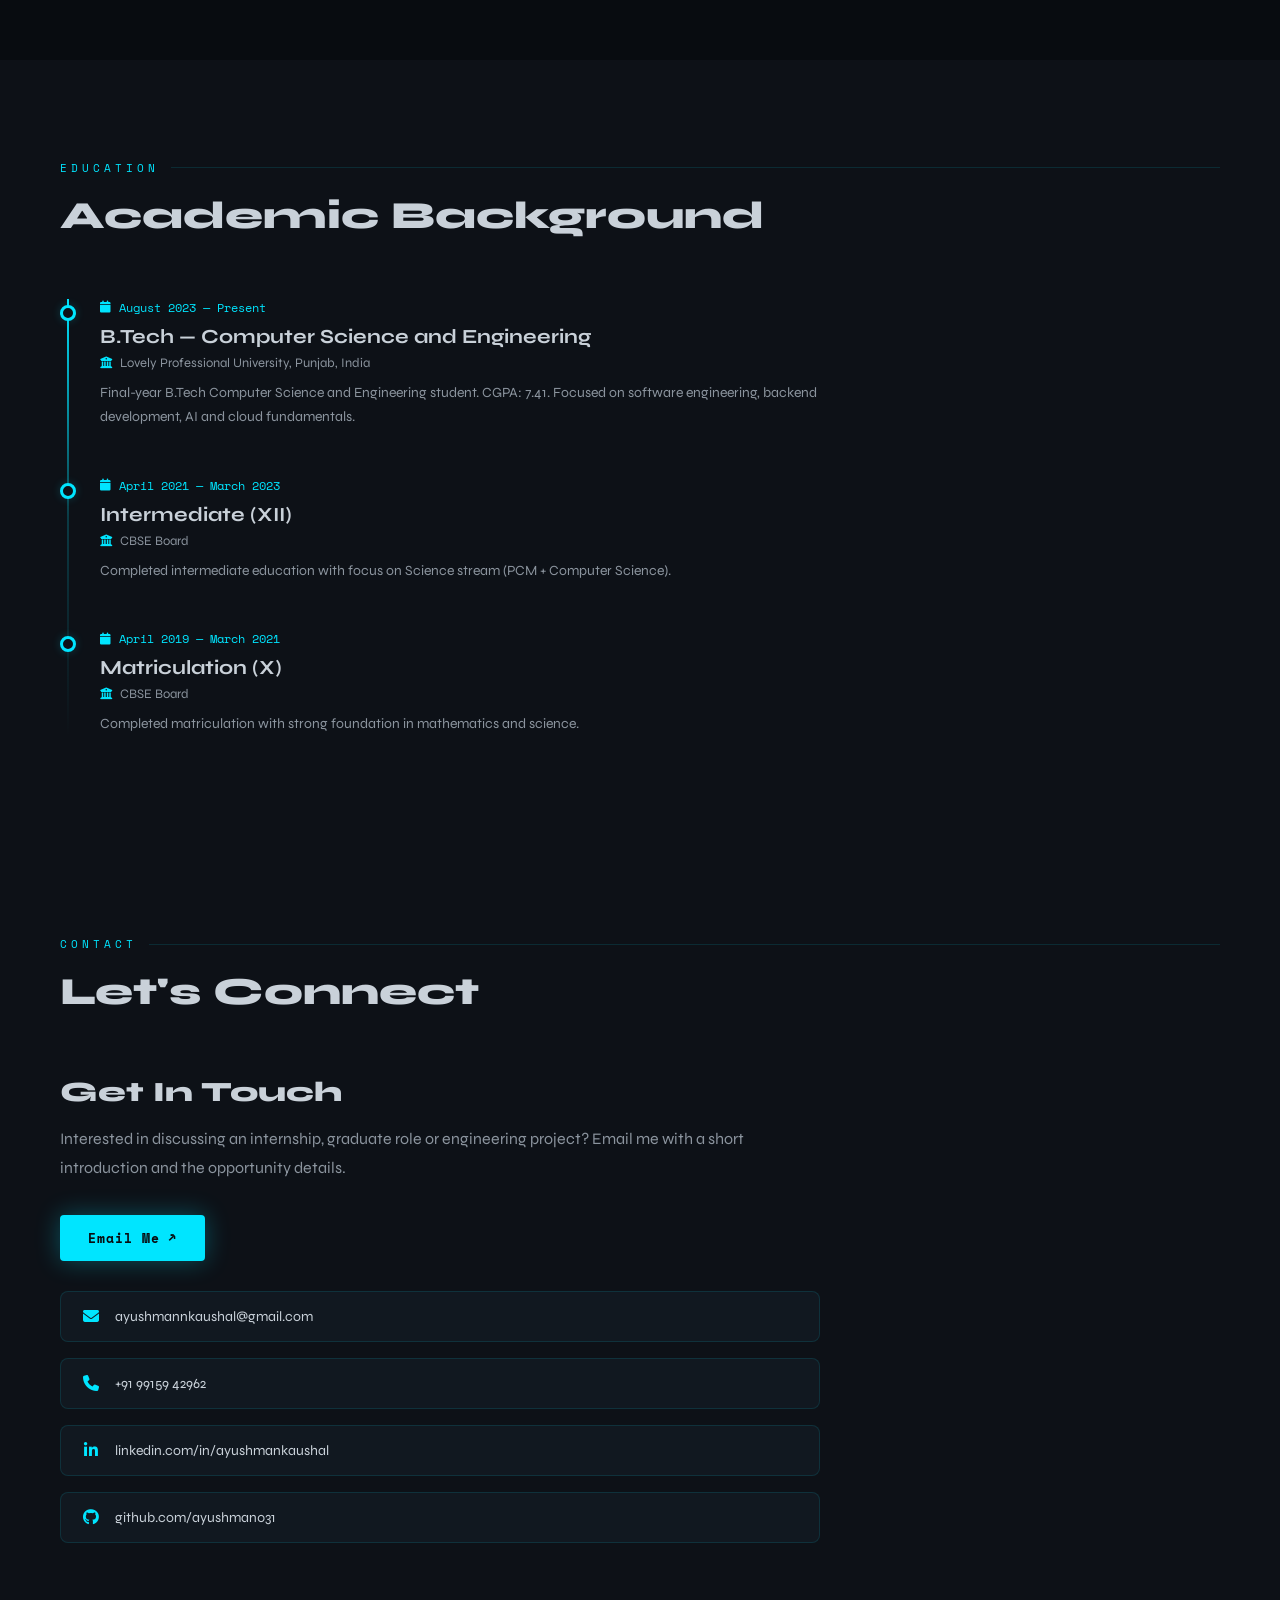
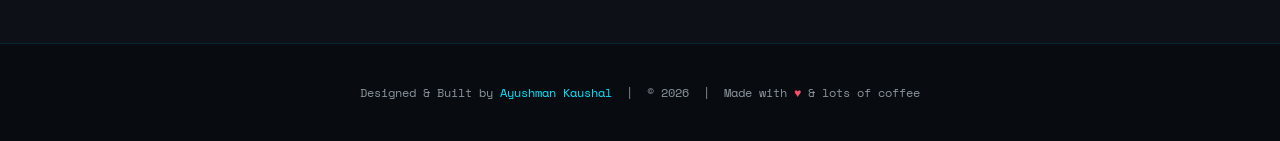
==== commit bdbf9573: "Polish portfolio with project case studies, screenshots and direct contact" ====
--- a/index.html
+++ b/index.html
@@ -4,21 +4,19 @@
 <head>
 <meta charset="utf-8"/>
 <meta content="width=device-width, initial-scale=1.0" name="viewport"/>
-<title>Ayushman Kaushal — Software Developer &amp; Freelance AI Engineer</title>
+<title>Ayushman Kaushal | Software Developer · Backend &amp; AI</title>
 <link href="https://fonts.googleapis.com" rel="preconnect"/>
 <link href="https://fonts.googleapis.com/css2?family=Space+Mono:wght@400;700&amp;family=Syne:wght@400;600;700;800&amp;display=swap" rel="stylesheet"/>
 <link href="https://cdnjs.cloudflare.com/ajax/libs/font-awesome/6.5.0/css/all.min.css" rel="stylesheet"/>
 <link href="style.css" rel="stylesheet"/>
-<meta content="Ayushman Kaushal: software developer and freelance AI engineer. Explore backend, AI and web projects, technical skills and freelance experience." name="description"/></head>
-<body>
-<div id="cursor"></div>
-<div id="cursor-ring"></div>
+<meta content="Final-year CSE student building Python backends, AI applications and React interfaces. Explore selected projects, freelance experience and technical skills." name="description"/></head>
+<body><a class="skip-link" href="#hero">Skip to content</a>
 <!-- Floating Orbs -->
 <div class="orb orb1"></div>
 <div class="orb orb2"></div>
 <nav id="navbar">
 <div class="nav-logo">AK<span>.dev</span></div>
-<ul class="nav-links" id="navLinks"><li><a href="#hero">Home</a></li><li><a href="#skills">Skills</a></li><li><a href="#experience">Freelance</a></li><li><a href="#projects">Projects</a></li><li><a href="#contact">Contact</a></li></ul>
+<ul class="nav-links" id="navLinks"><li><a href="#hero">Home</a></li><li><a href="#experience">Experience</a></li><li><a href="#projects">Projects</a></li><li><a href="#skills">Skills</a></li><li><a href="#certificates">Credentials</a></li><li><a href="#contact">Contact</a></li></ul>
 <button aria-controls="navLinks" aria-expanded="false" aria-label="Toggle navigation" class="hamburger" id="hamburger" onclick="toggleMenu()" type="button">
 <span></span>
 <span></span>
@@ -27,20 +25,17 @@
 </nav>
 <section id="hero">
 <div class="hero-left">
-<div class="hero-tag">Available for Opportunities</div>
+<div class="hero-tag">Final-year CSE student · Open to internships and graduate roles</div>
 <h1 class="hero-name">
 <span class="first">Ayushman<br/></span>
 <span class="last">Kaushal</span>
 </h1>
-<p class="hero-role">
-        &gt; <span id="typed">Software Developer</span><span class="cursor-blink" style="color:var(--cyan)">_</span>
-</p>
-<p class="hero-desc">Final-year Computer Science student building Python backend services, AI applications and web experiences. My work spans asynchronous payment recovery, network debugging and freelance AI benchmark quality assurance.</p>
+<p class="hero-role">Software Developer <span class="role-detail">Python, Backend &amp; AI Applications</span></p>
+<p class="hero-desc">I build Python backend services, AI applications and responsive web interfaces. Explore my payment-recovery system, network analysis tools and freelance AI quality-assurance experience.</p>
 <div class="hero-cta">
 <a class="btn-primary" href="#projects">
 <i class="fas fa-code"></i> View Projects
         </a>
-
 <a class="btn-outline" href="#contact">
 <i class="fas fa-paper-plane"></i> Contact Me
         </a>
@@ -72,63 +67,22 @@
 </div>
 </div>
 </div>
-</section>
-<section id="skills">
-<div class="section-label">Skills</div>
-<h2 class="section-title">What I Work With</h2>
-<div class="skills-grid"><div class="skill-card reveal"><h4>Languages</h4><div class="skill-tags"><span class="skill-tag">Python</span><span class="skill-tag">C++</span><span class="skill-tag">JavaScript</span><span class="skill-tag">SQL</span><span class="skill-tag">Java (fundamentals)</span></div></div><div class="skill-card reveal"><h4>Backend &amp; AI</h4><div class="skill-tags"><span class="skill-tag">FastAPI</span><span class="skill-tag">REST APIs</span><span class="skill-tag">Celery</span><span class="skill-tag">Redis</span><span class="skill-tag">scikit-learn</span><span class="skill-tag">pytest</span></div></div><div class="skill-card reveal"><h4>Frontend</h4><div class="skill-tags"><span class="skill-tag">React.js</span><span class="skill-tag">Next.js</span><span class="skill-tag">HTML &amp; CSS</span><span class="skill-tag">Tailwind CSS</span></div></div><div class="skill-card reveal"><h4>Cloud &amp; Developer Tools</h4><div class="skill-tags"><span class="skill-tag">AWS EC2</span><span class="skill-tag">Linux</span><span class="skill-tag">Docker</span><span class="skill-tag">Docker Compose</span><span class="skill-tag">Git &amp; GitHub</span></div></div><div class="skill-card reveal"><h4>Databases</h4><div class="skill-tags"><span class="skill-tag">PostgreSQL</span><span class="skill-tag">SQLAlchemy</span><span class="skill-tag">MySQL</span><span class="skill-tag">MongoDB</span></div></div><div class="skill-card reveal"><h4>Core Foundations</h4><div class="skill-tags"><span class="skill-tag">DSA</span><span class="skill-tag">OOP</span><span class="skill-tag">TCP/IP</span><span class="skill-tag">DNS &amp; HTTP</span><span class="skill-tag">Multithreading</span></div></div></div>
-</section>
-<section id="experience"><div class="section-label">Freelance Experience</div><h2 class="section-title">AI Quality &amp; Engineering</h2><div class="training-card reveal"><div class="training-icon"><i class="fas fa-briefcase"></i></div><div><h3>AI Engineer — Indic</h3><div class="training-meta"><span>Vraify AI Private Limited</span><span>Freelance contract · September 2026</span></div><p>Contracted for AI benchmark quality assurance and technical validation.</p><ul><li>Review science-question translations and AI-proposed corrections for semantic fidelity and answer-choice consistency.</li><li>Preserve technical notation while checking the accuracy and clarity of benchmark content.</li><li>Additional contractual scope: algorithmic solution validation, automated test suites, Docker-based testing and time/space complexity metadata.</li></ul></div></div></section><section id="projects">
+</section><section id="projects">
 <div class="section-label">Projects</div>
-<h2 class="section-title">Things I've Built</h2>
-<div class="projects-grid"><article class="project-card reveal featured-project"><div class="project-top"><div class="project-icon"><i class="fas fa-bolt"></i></div><div class="project-links"><a href="https://github.com/ayushman031/revive-ai" rel="noopener noreferrer" target="_blank" title="REVIVE source code"><i class="fab fa-github"></i></a></div></div><div><div class="project-period">Featured project · 2026</div><h3>REVIVE — AI Revenue Recovery Agent</h3></div><ul><li>Built a payment-recovery application with idempotent webhooks, ML failure diagnosis and deterministic policy checks.</li><li>Implemented asynchronous recovery workflows, merchant dashboards and automated backend tests.</li><li>Evaluated on 10,000 synthetic transactions: recovery improved from 21.80% to 22.49%, with approximately ₹5.56 lakh higher net simulated recovery. These are simulation results, not live production outcomes.</li></ul><div class="tech-stack"><span class="tech-badge">Python</span><span class="tech-badge">FastAPI</span><span class="tech-badge">PostgreSQL</span><span class="tech-badge">Celery</span><span class="tech-badge">Redis</span><span class="tech-badge">Next.js</span><span class="tech-badge">Docker</span><span class="tech-badge">pytest</span></div></article>
-<div class="project-card reveal">
-<div class="project-top">
-<div class="project-icon"><i class="fas fa-gamepad"></i></div>
-<div class="project-links">
-<a href="https://github.com/ayushman031/chatbot" rel="noopener noreferrer" target="_blank" title="GitHub">
-<i class="fab fa-github"></i>
-</a>
-<a href="https://gsmingbot.vercel.app/" rel="noopener noreferrer" target="_blank" title="Live">
-<i class="fas fa-external-link-alt"></i>
-</a>
-</div>
-</div>
-<div>
-<h3>Retro Gaming Chatbot</h3>
-<div class="project-period">Jan 2025 – Mar 2025</div>
-</div>
-<ul>
-<li>Developed a retro gaming AI chatbot delivering game lore, strategies, trivia and nostalgic conversations.
-          </li>
-<li>Crafted console &amp; game recommendation engine supporting iconic systems and classic franchises.</li>
-<li>Designed immersive 8-bit themed chat experience with character roleplay and genre-aware responses.</li>
-</ul>
-<div class="tech-stack">
-<span class="tech-badge">Python</span>
-<span class="tech-badge">NLP</span>
-<span class="tech-badge">React.js</span>
-<span class="tech-badge">Gemini API</span>
-</div>
-</div>
-<div class="project-card reveal">
+<h2 class="section-title">Selected Projects</h2>
+<div class="projects-grid"><article class="project-card reveal featured-project"><figure class="project-preview"><div aria-label="Synthetic evaluation on ten thousand transactions: baseline recovery 21.80 percent, REVIVE 22.49 percent, an improvement of 0.69 percentage points." class="evaluation-visual" role="img"><span class="visual-kicker">REVIVE / SYNTHETIC EVALUATION</span><div class="evaluation-values"><div><small>BASELINE</small><strong>21.80<span>%</span></strong></div><div><small>REVIVE</small><strong>22.49<span>%</span></strong></div></div><div class="evaluation-delta">+0.69 percentage points <span>10,000 synthetic transactions</span></div></div><figcaption>Documented evaluation results · simulation, not production</figcaption></figure><div class="project-top"><div class="project-icon"><i class="fas fa-bolt"></i></div><div class="project-links"><a aria-label="Source code for REVIVE — AI Revenue Recovery Agent" href="https://github.com/ayushman031/revive-ai" rel="noopener noreferrer" target="_blank" title="REVIVE source code">Source code</a></div></div><div><div class="project-period">Featured project · 2026</div><h3>REVIVE — AI Revenue Recovery Agent</h3></div><dl class="case-study"><div><dt>Problem</dt><dd>Recover failed payments with explainable decisions.</dd></div><div><dt>What I built</dt><dd>Built idempotent webhook ingestion, ML diagnosis, policy checks and asynchronous recovery jobs using FastAPI, PostgreSQL, Celery and Redis.</dd></div><div><dt>Technical challenge</dt><dd>Handled duplicate events and separated prediction from deterministic policy enforcement.</dd></div><div><dt>Outcome</dt><dd>On 10,000 synthetic transactions, recovery rose from 21.80% to 22.49% (+0.69 percentage points). Net simulated recovery increased by approximately ₹5.56 lakh. These are not production results.</dd></div></dl><div class="tech-stack"><span class="tech-badge">Python</span><span class="tech-badge">FastAPI</span><span class="tech-badge">PostgreSQL</span><span class="tech-badge">Celery</span><span class="tech-badge">Redis</span><span class="tech-badge">Next.js</span><span class="tech-badge">Docker</span><span class="tech-badge">pytest</span></div></article><div class="project-card reveal"><figure class="project-preview"><a aria-label="Open full packet-analyzer screenshot" href="assets/packet-analyzer.jpg" rel="noopener noreferrer" target="_blank"><img alt="Packet Analyzer dashboard showing its offline state" height="932" loading="lazy" src="assets/packet-analyzer.jpg" width="1357"/></a><figcaption>Actual hosted interface · offline capture state</figcaption></figure>
 <div class="project-top">
 <div class="project-icon"><i class="fas fa-shield-halved"></i></div>
 <div class="project-links">
-<a href="https://github.com/ayushman031/packet-analyzer" rel="noopener noreferrer" target="_blank" title="GitHub">
-<i class="fab fa-github"></i>
-</a>
-<a href="https://packet-analyzer-three.vercel.app/" rel="noopener noreferrer" target="_blank" title="Live">
-<i class="fas fa-external-link-alt"></i>
-</a>
+<a aria-label="Source code for Packet Analyzer" href="https://github.com/ayushman031/packet-analyzer" rel="noopener noreferrer" target="_blank" title="GitHub">Source code</a>
+<a aria-label="Live demo for Packet Analyzer" href="https://packet-analyzer-three.vercel.app/" rel="noopener noreferrer" target="_blank" title="Live">Live demo</a>
 </div>
 </div>
 <div>
 <h3>Packet Analyzer</h3>
 <div class="project-period">February – March 2026</div>
 </div>
-<ul><li>Built a Python and Scapy packet-capture tool for protocol inspection and network troubleshooting.</li><li>Added traffic filtering and multithreaded analysis for TCP/IP traffic.</li></ul>
-<div class="tech-stack">
+<dl class="case-study"><div><dt>Problem</dt><dd>Make network traffic easier to inspect and troubleshoot.</dd></div><div><dt>What I built</dt><dd>Connected Python/Scapy capture to a Node.js API, MongoDB storage and a React dashboard through Socket.IO.</dd></div><div><dt>Technical challenge</dt><dd>Combined packet streams, protocol summaries and PCAP inspection in one interface.</dd></div><div><dt>Outcome</dt><dd>Built a dashboard for packet feeds, DNS queries and protocol distribution. The hosted preview currently shows the offline state; live capture needs the backend and capture service.</dd></div></dl><div class="tech-stack">
 <span class="tech-badge">Python</span>
 <span class="tech-badge">Scapy</span>
 <span class="tech-badge">Node.js</span>
@@ -136,20 +90,63 @@
 <span class="tech-badge">MongoDB</span>
 <span class="tech-badge">Socket.IO</span>
 </div>
-</div>
-<div class="project-card reveal">
+</div><div class="project-card reveal"><figure class="project-preview"><a aria-label="Open full multi-api screenshot" href="assets/multi-api.jpg" rel="noopener noreferrer" target="_blank"><img alt="Multi API React App homepage with five API modules" height="926" loading="lazy" src="assets/multi-api.jpg" width="1348"/></a><figcaption>Actual hosted interface · five API modules</figcaption></figure>
+<div class="project-top">
+<div class="project-icon"><i class="fa-solid fa-database"></i></div>
+<div class="project-links">
+<a aria-label="Source code for Multi-API Integration Dashboard" href="https://github.com/ayushman031/multi-api-react-app" rel="noopener noreferrer" target="_blank" title="GitHub">Source code</a>
+<a aria-label="Live demo for Multi-API Integration Dashboard" href="https://multi-api-react-app.vercel.app/" rel="noopener noreferrer" target="_blank" title="Live">Live demo</a>
+</div>
+</div>
+<div>
+<h3>Multi-API Integration Dashboard</h3>
+<div class="project-period">Jan 2025 – Mar 2025</div>
+</div>
+<dl class="case-study"><div><dt>Problem</dt><dd>Bring several public API experiences into one usable application.</dd></div><div><dt>What I built</dt><dd>Built a React and Vite app with weather, products, recipes, countries and cryptocurrency modules, using Axios and Bootstrap.</dd></div><div><dt>Technical challenge</dt><dd>Organized API-specific requests, loading states and errors into reusable components and routes.</dd></div><div><dt>Outcome</dt><dd>Delivered five modules in a single navigable application with a public demo.</dd></div></dl><div class="tech-stack">
+<span class="tech-badge">React.js</span>
+<span class="tech-badge">Vite.js</span>
+<span class="tech-badge">REST APIs</span>
+<span class="tech-badge">JavaScript</span>
+<span class="tech-badge">CSS3</span>
+</div>
+</div></div>
+</section><section id="experience"><div class="section-label">Experience</div><h2 class="section-title">AI Quality &amp; Engineering</h2><div class="training-card reveal"><div class="training-icon"><i class="fas fa-briefcase"></i></div><div><h3>AI Engineer — Indic</h3><div class="training-meta"><span>Vraify AI Private Limited</span><span>Freelance contract · September 2026</span></div><p>Contracted for AI benchmark quality assurance and technical validation.</p><ul><li>Review science-question translations and AI-proposed corrections for semantic fidelity and answer-choice consistency.</li><li>Preserve technical notation while checking the accuracy and clarity of benchmark content.</li><li>Additional contractual scope: algorithmic solution validation, automated test suites, Docker-based testing and time/space complexity metadata.</li></ul></div></div></section>
+<section id="skills">
+<div class="section-label">Skills</div>
+<h2 class="section-title">What I Work With</h2>
+<div class="skills-grid"><div class="skill-card reveal"><h4>Languages</h4><div class="skill-tags"><span class="skill-tag">Python</span><span class="skill-tag">C++</span><span class="skill-tag">JavaScript</span><span class="skill-tag">SQL</span><span class="skill-tag">Java (fundamentals)</span></div></div><div class="skill-card reveal"><h4>Backend &amp; AI</h4><div class="skill-tags"><span class="skill-tag">FastAPI</span><span class="skill-tag">REST APIs</span><span class="skill-tag">Celery</span><span class="skill-tag">Redis</span><span class="skill-tag">scikit-learn</span><span class="skill-tag">pytest</span></div></div><div class="skill-card reveal"><h4>Frontend</h4><div class="skill-tags"><span class="skill-tag">React.js</span><span class="skill-tag">Next.js</span><span class="skill-tag">HTML &amp; CSS</span><span class="skill-tag">Tailwind CSS</span></div></div><div class="skill-card reveal"><h4>Cloud &amp; Developer Tools</h4><div class="skill-tags"><span class="skill-tag">AWS EC2</span><span class="skill-tag">Linux</span><span class="skill-tag">Docker</span><span class="skill-tag">Docker Compose</span><span class="skill-tag">Git &amp; GitHub</span></div></div><div class="skill-card reveal"><h4>Databases</h4><div class="skill-tags"><span class="skill-tag">PostgreSQL</span><span class="skill-tag">SQLAlchemy</span><span class="skill-tag">MySQL</span><span class="skill-tag">MongoDB</span></div></div><div class="skill-card reveal"><h4>Core Foundations</h4><div class="skill-tags"><span class="skill-tag">DSA</span><span class="skill-tag">OOP</span><span class="skill-tag">TCP/IP</span><span class="skill-tag">DNS &amp; HTTP</span><span class="skill-tag">Multithreading</span></div></div></div>
+</section><section id="other-projects"><div class="section-label">More Work</div><h2 class="section-title">Other Projects</h2><div class="projects-grid"><div class="project-card reveal">
+<div class="project-top">
+<div class="project-icon"><i class="fas fa-gamepad"></i></div>
+<div class="project-links">
+<a aria-label="Source code for Retro Gaming Chatbot" href="https://github.com/ayushman031/chatbot" rel="noopener noreferrer" target="_blank" title="GitHub">Source code</a>
+<a aria-label="Live demo for Retro Gaming Chatbot" href="https://gsmingbot.vercel.app/" rel="noopener noreferrer" target="_blank" title="Live">Live demo</a>
+</div>
+</div>
+<div>
+<h3>Retro Gaming Chatbot</h3>
+</div>
+<ul>
+<li>Developed a retro gaming AI chatbot delivering game lore, strategies, trivia and nostalgic conversations.
+          </li>
+<li>Crafted console &amp; game recommendation engine supporting iconic systems and classic franchises.</li>
+<li>Designed immersive 8-bit themed chat experience with character roleplay and genre-aware responses.</li>
+</ul>
+<div class="tech-stack">
+<span class="tech-badge">Python</span>
+<span class="tech-badge">NLP</span>
+<span class="tech-badge">React.js</span>
+<span class="tech-badge">Gemini API</span>
+</div>
+</div><div class="project-card reveal">
 <div class="project-top">
 <div class="project-icon"><i class="fab fa-aws"></i></div>
 <div class="project-links">
-<a href="https://github.com/ayushman031/img-optimization" rel="noopener noreferrer" target="_blank" title="GitHub">
-<i class="fab fa-github"></i>
-</a>
-
+<a aria-label="Source code for AWS Image Optimization" href="https://github.com/ayushman031/img-optimization" rel="noopener noreferrer" target="_blank" title="GitHub">Source code</a>
 </div>
 </div>
 <div>
 <h3>AWS Image Optimization</h3>
-<div class="project-period">Feb 2025 – Mar 2025</div>
 </div>
 <ul>
 <li>Built serverless image optimization workflow using S3 upload triggers and Lambda auto-resizing.</li>
@@ -165,22 +162,16 @@
 <span class="tech-badge">RDS</span>
 <span class="tech-badge">Python</span>
 </div>
-</div>
-<div class="project-card reveal">
+</div><div class="project-card reveal">
 <div class="project-top">
 <div class="project-icon"><i class="fa-solid fa-paw"></i></div>
 <div class="project-links">
-<a href="https://github.com/ayushman031/wildlife-preservation" rel="noopener noreferrer" target="_blank" title="GitHub">
-<i class="fab fa-github"></i>
-</a>
-<a href="https://wildlifeindia.netlify.app/" rel="noopener noreferrer" target="_blank" title="Live">
-<i class="fas fa-external-link-alt"></i>
-</a>
+<a aria-label="Source code for Wildlife Preservation Website" href="https://github.com/ayushman031/wildlife-preservation" rel="noopener noreferrer" target="_blank" title="GitHub">Source code</a>
+<a aria-label="Live demo for Wildlife Preservation Website" href="https://wildlifeindia.netlify.app/" rel="noopener noreferrer" target="_blank" title="Live">Live demo</a>
 </div>
 </div>
 <div>
 <h3>Wildlife Preservation Website</h3>
-<div class="project-period">Feb 2025 – Mar 2025</div>
 </div>
 <ul>
 <li>Built a multi-page static website with dedicated sections for species, programs, volunteering, and contact
@@ -195,34 +186,8 @@
 <span class="tech-badge">CSS</span>
 <span class="tech-badge">JavaScript</span>
 </div>
-</div>
-<div class="project-card reveal">
-<div class="project-top">
-<div class="project-icon"><i class="fa-solid fa-database"></i></div>
-<div class="project-links">
-<a href="https://github.com/ayushman031/multi-api-react-app" rel="noopener noreferrer" target="_blank" title="GitHub">
-<i class="fab fa-github"></i>
-</a>
-<a href="https://multi-api-react-app.vercel.app/" rel="noopener noreferrer" target="_blank" title="Live">
-<i class="fas fa-external-link-alt"></i>
-</a>
-</div>
-</div>
-<div>
-<h3>Multi-API Integration Dashboard</h3>
-<div class="project-period">Jan 2025 – Mar 2025</div>
-</div>
-<ul><li>Built a React dashboard integrating third-party APIs with asynchronous data handling and error states.</li><li>Organized the interface into reusable components with responsive CSS layouts.</li></ul>
-<div class="tech-stack">
-<span class="tech-badge">React.js</span>
-<span class="tech-badge">Vite.js</span>
-<span class="tech-badge">REST APIs</span>
-<span class="tech-badge">JavaScript</span>
-<span class="tech-badge">CSS3</span>
-</div>
-</div>
-</div>
-</section>
+</div></div></section>
+
 <section id="training">
 <div class="section-label">Training</div>
 <h2 class="section-title">Learning &amp; Growth</h2>
@@ -246,56 +211,7 @@
 <section id="certificates">
 <div class="section-label">Certificates</div>
 <h2 class="section-title">Credentials</h2>
-<div class="certs-grid"><div class="cert-card reveal"><div><h5>Oracle Certified Generative AI Professional</h5><span>Oracle · July 2025</span></div></div><div class="cert-card reveal"><div><h5>Computer Communication</h5><span>Coursera · November 2025</span></div></div>
-<div class="cert-card reveal">
-<div class="cert-top" style="display: flex; justify-content: space-between; align-items: flex-start; margin-bottom: 15px;">
-<div class="cert-icon"><i class="fab fa-aws"></i></div>
-<a href="https://www.credly.com/badges/ceba41ea-c266-4e83-8a52-253b212b01d8/" rel="noopener noreferrer" style="color: var(--light-slate); transition: color 0.3s ease;" target="_blank" title="View Certificate">
-<i class="fas fa-external-link-alt"></i>
-</a>
-</div>
-<div>
-<h5>AWS Academy Cloud Foundations</h5>
-<span>Amazon Web Services</span>
-</div>
-</div>
-<div class="cert-card reveal">
-<div class="cert-top" style="display: flex; justify-content: space-between; align-items: flex-start; margin-bottom: 15px;">
-<div class="cert-icon"><i class="fas fa-microchip"></i></div>
-<a href="https://nptel.ac.in/noc/courses/noc24/SEM1/noc24-cs48/" rel="noopener noreferrer" style="color: var(--light-slate); transition: color 0.3s ease;" target="_blank" title="View Certificate">
-<i class="fas fa-external-link-alt"></i>
-</a>
-</div>
-<div>
-<h5>Introduction to Internet of Things</h5>
-<span>NPTEL</span>
-</div>
-</div>
-<div class="cert-card reveal">
-<div class="cert-top" style="display: flex; justify-content: space-between; align-items: flex-start; margin-bottom: 15px;">
-<div class="cert-icon"><i class="fas fa-database"></i></div>
-<a href="https://catalog-education.oracle.com/ords/certview/sharebadge?id=1919AE01F8F482DDF8879045A8CA3AD1108215EB46D60630D29C441A9CB7C" rel="noopener noreferrer" style="color: var(--light-slate); transition: color 0.3s ease;" target="_blank" title="View Certificate">
-<i class="fas fa-external-link-alt"></i>
-</a>
-</div>
-<div>
-<h5>Oracle Certified Foundations Associate</h5>
-<span>Oracle</span>
-</div>
-</div>
-<div class="cert-card reveal">
-<div class="cert-top" style="display: flex; justify-content: space-between; align-items: flex-start; margin-bottom: 15px;">
-<div class="cert-icon"><i class="fas fa-code-branch"></i></div>
-<a href="https://www.udemy.com/certificate/UC-5bad6445-456c-4e83-8a52-253b212b01d8/" rel="noopener noreferrer" style="color: var(--light-slate); transition: color 0.3s ease;" target="_blank" title="View Certificate">
-<i class="fas fa-external-link-alt"></i>
-</a>
-</div>
-<div>
-<h5>Mastering DSA using C and C++</h5>
-<span>Abdul Bari — Udemy</span>
-</div>
-</div>
-</div>
+<div class="certs-grid"><article class="cert-card reveal"><div><h3>Oracle Certified Generative AI Professional</h3><p>Oracle · July 2025</p></div></article><article class="cert-card reveal"><div><h3>Computer Communication</h3><p>Coursera · November 2025</p></div></article><article class="cert-card reveal"><div><h3>AWS Academy Cloud Foundations</h3><p>Amazon Web Services</p><a class="credential-link" href="https://www.credly.com/badges/ceba41ea-c266-4e83-8a52-253b212b01d8/" rel="noopener noreferrer" target="_blank">View credential ↗</a></div></article></div>
 </section>
 <section id="education">
 <div class="section-label">Education</div>
@@ -330,17 +246,13 @@
 </div>
 </div>
 </section>
-
 <section id="contact">
 <div class="section-label">Contact</div>
 <h2 class="section-title">Let's Connect</h2>
-<div class="contact-inner">
+<div class="contact-inner direct-contact">
 <div class="contact-info reveal">
 <h3>Get In Touch</h3>
-<p>
-          Whether you have an opportunity, a project idea, or just want to say hi —
-          my inbox is always open. I'll get back to you as soon as I can!
-        </p>
+<p>Interested in discussing an internship, graduate role or engineering project? Email me with a short introduction and the opportunity details.</p><a class="btn-primary email-cta" href="mailto:ayushmannkaushal@gmail.com">Email Me <span aria-hidden="true">↗</span></a>
 <div class="contact-items">
 <div class="contact-item">
 <i class="fas fa-envelope"></i>
@@ -359,28 +271,6 @@
 <a href="https://github.com/ayushman031" rel="noopener noreferrer" target="_blank">github.com/ayushman031</a>
 </div>
 </div>
-</div>
-<div class="reveal">
-<form class="contact-form" id="contactForm" novalidate="">
-<div>
-<input aria-label="Your name" id="cf-name" placeholder="Your Name" required="" type="text"/>
-<div class="form-error" id="err-name">Please enter your name.</div>
-</div>
-<div>
-<input aria-label="Your email" id="cf-email" placeholder="Your Email" required="" type="email"/>
-<div class="form-error" id="err-email">Please enter a valid email.</div>
-</div>
-<div>
-<input aria-label="Subject" id="cf-subject" placeholder="Subject" required="" type="text"/>
-<div class="form-error" id="err-subject">Please enter a subject.</div>
-</div>
-<div>
-<textarea aria-label="Your message" id="cf-msg" placeholder="Your message..." required=""></textarea>
-<div class="form-error" id="err-msg">Please write a message (min 20 chars).</div>
-</div>
-<button class="btn-primary" style="width:100%;justify-content:center;" type="submit">Open Email Draft</button>
-<div class="form-success-msg" id="form-success" role="status">Your email app will open with a draft. Review it and send it there; this website does not send messages directly.</div>
-<p class="contact-note">This form opens your email app. You can also email <a href="mailto:ayushmannkaushal@gmail.com">ayushmannkaushal@gmail.com</a> directly.</p></form>
 </div>
 </div>
 </section>
@@ -391,7 +281,7 @@
        |  Made with <span class="heart">♥</span> &amp; lots of coffee
     </p>
 </footer>
-<div id="btt" title="Back to top"><i class="fas fa-chevron-up"></i></div>
+<button aria-label="Back to top" id="btt" title="Back to top" type="button"><i class="fas fa-chevron-up"></i></button>
 <!-- External JS -->
 <script src="portfolio.js"></script>
 </body>
--- a/style.css
+++ b/style.css
@@ -1162,3 +1162,47 @@
 a:focus-visible, button:focus-visible, input:focus-visible, textarea:focus-visible { outline: 2px solid var(--cyan); outline-offset: 5px; }
 @media (pointer: coarse) { body { cursor: auto; } #cursor, #cursor-ring { display: none; } }
 @media (prefers-reduced-motion: reduce) { *, *::before, *::after { animation: none !important; transition: none !important; scroll-behavior: auto !important; } .reveal { opacity: 1; transform: none; } }
+
+/* Recruiter-focused presentation and progressive enhancement. */
+body { cursor: auto; }
+.reveal { opacity: 1; transform: none; }
+.hero-tag { max-width: 620px; line-height: 1.7; }
+.hero-role { color: var(--cyan); font-size: clamp(18px, 2vw, 25px); line-height: 1.5; }
+.role-detail { display: block; color: var(--text2); font-size: .7em; margin-top: 8px; }
+.project-preview { margin: 0 0 24px; overflow: hidden; border: 1px solid var(--border); border-radius: 10px; background: var(--bg); }
+.project-preview img { width: 100%; height: auto; aspect-ratio: 1348/926; object-fit: cover; object-position: top; }
+.project-preview figcaption { font: 11px/1.6 var(--mono); color: var(--text2); padding: 12px; }
+#projects .projects-grid { grid-template-columns: repeat(2, minmax(0, 1fr)); align-items: start; }
+#projects .featured-project { grid-column: 1 / -1; }
+.case-study { display: grid; gap: 18px; margin-bottom: 24px; }
+.case-study dt { color: var(--cyan); font: 11px/1.5 var(--mono); text-transform: uppercase; letter-spacing: 1px; margin-bottom: 5px; }
+.case-study dd { color: var(--text2); font-size: 14px; line-height: 1.8; }
+.featured-project .case-study { grid-template-columns: repeat(2,minmax(0,1fr)); gap: 24px; }
+.project-links { gap: 14px; flex-wrap: wrap; }
+.project-links a { font: 12px/1.5 var(--mono); color: var(--cyan); }
+.evaluation-visual { padding: clamp(20px,4vw,44px); background: linear-gradient(130deg,#0d202c,#101526); }
+.visual-kicker { color: var(--cyan); font: 11px/1.6 var(--mono); letter-spacing: 1.5px; }
+.evaluation-values { display: flex; gap: clamp(25px,8vw,100px); margin: 26px 0; }
+.evaluation-values small { display: block; color: var(--text2); font: 11px var(--mono); }
+.evaluation-values strong { display: block; font-size: clamp(26px,5vw,60px); color: var(--text); margin-top: 8px; }
+.evaluation-values strong span { font-size: .5em; }
+.evaluation-values > div:last-child strong { color: var(--cyan); }
+.evaluation-delta { color: var(--green); font: 13px/1.8 var(--mono); }
+.evaluation-delta span { display: block; color: var(--text2); font-size: 11px; }
+.cert-card h3 { font-size: 16px; line-height: 1.5; margin-bottom: 8px; }
+.cert-card p { color: var(--text2); font-size: 13px; }
+.credential-link { display: inline-block; margin-top: 15px; color: var(--cyan); font: 12px var(--mono); }
+.direct-contact { grid-template-columns: 1fr; max-width: 760px; }
+.email-cta { margin: 0 0 30px; }
+.contact-items a { overflow-wrap: anywhere; }
+#btt { color: var(--cyan); }
+.skip-link { position: fixed; left: 20px; top: -100px; z-index: 100000; background: var(--bg2); padding: 14px; }
+.skip-link:focus { top: 12px; }
+@media (max-width: 700px) {
+  #projects .projects-grid, .featured-project .case-study { grid-template-columns: 1fr; }
+  .hero-tag { font-size: 10px; letter-spacing: .5px; }
+  .project-card { min-width: 0; }
+  .evaluation-values { justify-content: space-between; }
+}
+.project-links a { width: auto; min-height: 36px; height: auto; padding: 8px 10px; white-space: nowrap; }
+@media (max-width: 700px) { #other-projects .projects-grid { grid-template-columns: minmax(0, 1fr); } }
